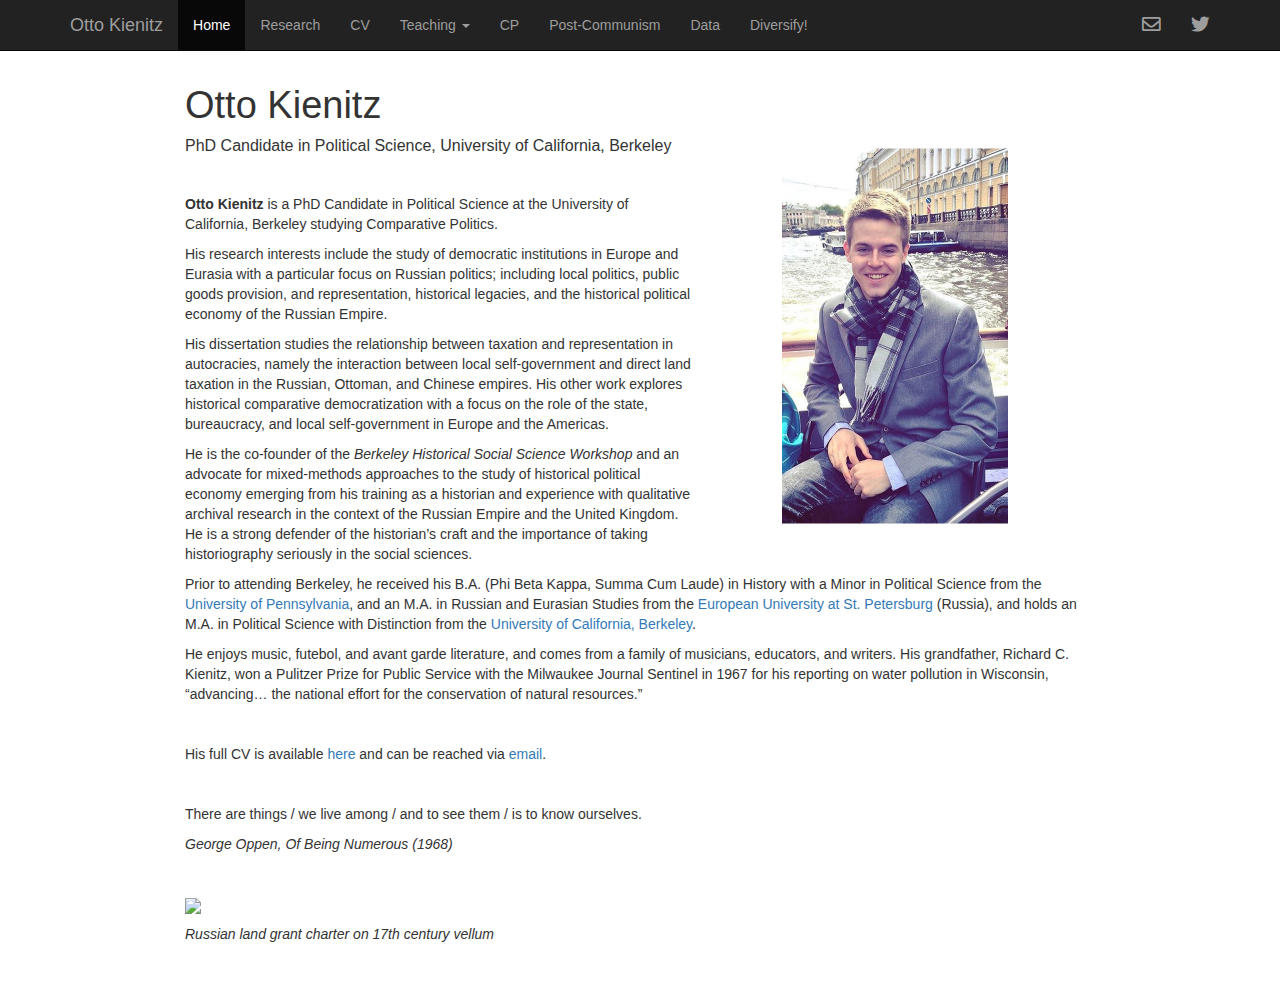
==== index.html @ bb4a01d5 "20223" ====
<!DOCTYPE html>

<html>

<head>

<meta charset="utf-8" />
<meta name="generator" content="pandoc" />
<meta http-equiv="X-UA-Compatible" content="IE=EDGE" />




<title>Otto Kienitz</title>

<script src="site_libs/header-attrs-2.11/header-attrs.js"></script>
<script src="site_libs/jquery-3.6.0/jquery-3.6.0.min.js"></script>
<meta name="viewport" content="width=device-width, initial-scale=1" />
<link href="site_libs/bootstrap-3.3.5/css/bootstrap.min.css" rel="stylesheet" />
<script src="site_libs/bootstrap-3.3.5/js/bootstrap.min.js"></script>
<script src="site_libs/bootstrap-3.3.5/shim/html5shiv.min.js"></script>
<script src="site_libs/bootstrap-3.3.5/shim/respond.min.js"></script>
<style>h1 {font-size: 34px;}
       h1.title {font-size: 38px;}
       h2 {font-size: 30px;}
       h3 {font-size: 24px;}
       h4 {font-size: 18px;}
       h5 {font-size: 16px;}
       h6 {font-size: 12px;}
       code {color: inherit; background-color: rgba(0, 0, 0, 0.04);}
       pre:not([class]) { background-color: white }</style>
<script src="site_libs/navigation-1.1/tabsets.js"></script>
<link href="site_libs/highlightjs-9.12.0/default.css" rel="stylesheet" />
<script src="site_libs/highlightjs-9.12.0/highlight.js"></script>
<link href="site_libs/font-awesome-5.1.0/css/all.css" rel="stylesheet" />
<link href="site_libs/font-awesome-5.1.0/css/v4-shims.css" rel="stylesheet" />

<style type="text/css">
  code{white-space: pre-wrap;}
  span.smallcaps{font-variant: small-caps;}
  span.underline{text-decoration: underline;}
  div.column{display: inline-block; vertical-align: top; width: 50%;}
  div.hanging-indent{margin-left: 1.5em; text-indent: -1.5em;}
  ul.task-list{list-style: none;}
    </style>

<style type="text/css">code{white-space: pre;}</style>
<script type="text/javascript">
if (window.hljs) {
  hljs.configure({languages: []});
  hljs.initHighlightingOnLoad();
  if (document.readyState && document.readyState === "complete") {
    window.setTimeout(function() { hljs.initHighlighting(); }, 0);
  }
}
</script>








<style type = "text/css">
.main-container {
  max-width: 940px;
  margin-left: auto;
  margin-right: auto;
}
img {
  max-width:100%;
}
.tabbed-pane {
  padding-top: 12px;
}
.html-widget {
  margin-bottom: 20px;
}
button.code-folding-btn:focus {
  outline: none;
}
summary {
  display: list-item;
}
pre code {
  padding: 0;
}
</style>


<style type="text/css">
.dropdown-submenu {
  position: relative;
}
.dropdown-submenu>.dropdown-menu {
  top: 0;
  left: 100%;
  margin-top: -6px;
  margin-left: -1px;
  border-radius: 0 6px 6px 6px;
}
.dropdown-submenu:hover>.dropdown-menu {
  display: block;
}
.dropdown-submenu>a:after {
  display: block;
  content: " ";
  float: right;
  width: 0;
  height: 0;
  border-color: transparent;
  border-style: solid;
  border-width: 5px 0 5px 5px;
  border-left-color: #cccccc;
  margin-top: 5px;
  margin-right: -10px;
}
.dropdown-submenu:hover>a:after {
  border-left-color: #adb5bd;
}
.dropdown-submenu.pull-left {
  float: none;
}
.dropdown-submenu.pull-left>.dropdown-menu {
  left: -100%;
  margin-left: 10px;
  border-radius: 6px 0 6px 6px;
}
</style>

<script type="text/javascript">
// manage active state of menu based on current page
$(document).ready(function () {
  // active menu anchor
  href = window.location.pathname
  href = href.substr(href.lastIndexOf('/') + 1)
  if (href === "")
    href = "index.html";
  var menuAnchor = $('a[href="' + href + '"]');

  // mark it active
  menuAnchor.tab('show');

  // if it's got a parent navbar menu mark it active as well
  menuAnchor.closest('li.dropdown').addClass('active');

  // Navbar adjustments
  var navHeight = $(".navbar").first().height() + 15;
  var style = document.createElement('style');
  var pt = "padding-top: " + navHeight + "px; ";
  var mt = "margin-top: -" + navHeight + "px; ";
  var css = "";
  // offset scroll position for anchor links (for fixed navbar)
  for (var i = 1; i <= 6; i++) {
    css += ".section h" + i + "{ " + pt + mt + "}\n";
  }
  style.innerHTML = "body {" + pt + "padding-bottom: 40px; }\n" + css;
  document.head.appendChild(style);
});
</script>

<!-- tabsets -->

<style type="text/css">
.tabset-dropdown > .nav-tabs {
  display: inline-table;
  max-height: 500px;
  min-height: 44px;
  overflow-y: auto;
  border: 1px solid #ddd;
  border-radius: 4px;
}

.tabset-dropdown > .nav-tabs > li.active:before {
  content: "";
  font-family: 'Glyphicons Halflings';
  display: inline-block;
  padding: 10px;
  border-right: 1px solid #ddd;
}

.tabset-dropdown > .nav-tabs.nav-tabs-open > li.active:before {
  content: "&#xe258;";
  border: none;
}

.tabset-dropdown > .nav-tabs.nav-tabs-open:before {
  content: "";
  font-family: 'Glyphicons Halflings';
  display: inline-block;
  padding: 10px;
  border-right: 1px solid #ddd;
}

.tabset-dropdown > .nav-tabs > li.active {
  display: block;
}

.tabset-dropdown > .nav-tabs > li > a,
.tabset-dropdown > .nav-tabs > li > a:focus,
.tabset-dropdown > .nav-tabs > li > a:hover {
  border: none;
  display: inline-block;
  border-radius: 4px;
  background-color: transparent;
}

.tabset-dropdown > .nav-tabs.nav-tabs-open > li {
  display: block;
  float: none;
}

.tabset-dropdown > .nav-tabs > li {
  display: none;
}
</style>

<!-- code folding -->




</head>

<body>


<div class="container-fluid main-container">




<div class="navbar navbar-inverse  navbar-fixed-top" role="navigation">
  <div class="container">
    <div class="navbar-header">
      <button type="button" class="navbar-toggle collapsed" data-toggle="collapse" data-target="#navbar">
        <span class="icon-bar"></span>
        <span class="icon-bar"></span>
        <span class="icon-bar"></span>
      </button>
      <a class="navbar-brand" href="index.html">Otto Kienitz</a>
    </div>
    <div id="navbar" class="navbar-collapse collapse">
      <ul class="nav navbar-nav">
        <li>
  <a href="index.html">Home</a>
</li>
<li>
  <a href="research.html">Research</a>
</li>
<li>
  <a href="cv.html">CV</a>
</li>
<li class="dropdown">
  <a href="#" class="dropdown-toggle" data-toggle="dropdown" role="button" aria-expanded="false">
    Teaching
     
    <span class="caret"></span>
  </a>
  <ul class="dropdown-menu" role="menu">
    <li>
      <a href="ee.html">Eastern European Politics (2022)</a>
    </li>
    <li>
      <a href="ps2_s20.html">Comparative Politics (2020)</a>
    </li>
    <li>
      <a href="ps3.html">Quantitative Methods (2019)</a>
    </li>
    <li>
      <a href="ps2_s19.html">Comparative Politics (2019)</a>
    </li>
  </ul>
</li>
<li>
  <a href="cp.html">CP</a>
</li>
<li>
  <a href="ru.html">Post-Communism</a>
</li>
<li>
  <a href="data.html">Data</a>
</li>
<li>
  <a href="diversify.html">Diversify!</a>
</li>
      </ul>
      <ul class="nav navbar-nav navbar-right">
        <li>
  <a href="mailto:ojk@berkeley.edu">
    <span class="fa fa-envelope-o fa-lg"></span>
     
  </a>
</li>
<li>
  <a href="http://www.twitter.com/ottokienitz">
    <span class="fa fa-twitter fa-lg"></span>
     
  </a>
</li>
      </ul>
    </div><!--/.nav-collapse -->
  </div><!--/.container -->
</div><!--/.navbar -->

<div id="header">



<h1 class="title toc-ignore">Otto Kienitz</h1>

</div>


<p><img align="right" src="images/OttoSPBbuffer2.jpg" width = "400"></p>
<h5>
PhD Candidate in Political Science, University of California, Berkeley
</h5>
<p><br></p>
<p><strong>Otto Kienitz</strong> is a PhD Candidate in Political Science at the University of California, Berkeley studying Comparative Politics.</p>
<p>His research interests include the study of democratic institutions in Europe and Eurasia with a particular focus on Russian politics; including local politics, public goods provision, and representation, historical legacies, and the historical political economy of the Russian Empire.</p>
<p>His dissertation studies the relationship between taxation and representation in autocracies, namely the interaction between local self-government and direct land taxation in the Russian, Ottoman, and Chinese empires. His other work explores historical comparative democratization with a focus on the role of the state, bureaucracy, and local self-government in Europe and the Americas.</p>
<p>He is the co-founder of the <em>Berkeley Historical Social Science Workshop</em> and an advocate for mixed-methods approaches to the study of historical political economy emerging from his training as a historian and experience with qualitative archival research in the context of the Russian Empire and the United Kingdom. He is a strong defender of the historian’s craft and the importance of taking historiography seriously in the social sciences.</p>
<p>Prior to attending Berkeley, he received his B.A. (Phi Beta Kappa, Summa Cum Laude) in History with a Minor in Political Science from the <a href="https://www.upenn.edu">University of Pennsylvania</a>, and an M.A. in Russian and Eurasian Studies from the <a href="https://eu.spb.ru/en/">European University at St. Petersburg</a> (Russia), and holds an M.A. in Political Science with Distinction from the <a href="https://www.berkeley.edu">University of California, Berkeley</a>.</p>
<p>He enjoys music, futebol, and avant garde literature, and comes from a family of musicians, educators, and writers. His grandfather, Richard C. Kienitz, won a Pulitzer Prize for Public Service with the Milwaukee Journal Sentinel in 1967 for his reporting on water pollution in Wisconsin, “advancing… the national effort for the conservation of natural resources.”</p>
<p><br></p>
<p>His full CV is available <a href="cv.html">here</a> and can be reached via <a href="mailto:ojk@berkeley.edu">email</a>.</p>
<p><br></p>
<p>There are things / we live among / and to see them / is to know ourselves.</p>
<p><em>George Oppen, Of Being Numerous (1968)</em></p>
<p><br></p>
<p><img align="center" src="images/vellumbanner.jpg" width = "1000"></p>
<p><em>Russian land grant charter on 17th century vellum</em></p>




</div>

<script>

// add bootstrap table styles to pandoc tables
function bootstrapStylePandocTables() {
  $('tr.odd').parent('tbody').parent('table').addClass('table table-condensed');
}
$(document).ready(function () {
  bootstrapStylePandocTables();
});


</script>

<!-- tabsets -->

<script>
$(document).ready(function () {
  window.buildTabsets("TOC");
});

$(document).ready(function () {
  $('.tabset-dropdown > .nav-tabs > li').click(function () {
    $(this).parent().toggleClass('nav-tabs-open');
  });
});
</script>

<!-- code folding -->


<!-- dynamically load mathjax for compatibility with self-contained -->
<script>
  (function () {
    var script = document.createElement("script");
    script.type = "text/javascript";
    script.src  = "https://mathjax.rstudio.com/latest/MathJax.js?config=TeX-AMS-MML_HTMLorMML";
    document.getElementsByTagName("head")[0].appendChild(script);
  })();
</script>

</body>
</html>
---- site_libs/highlightjs-9.12.0/default.css ----
.hljs-literal {
  color: #990073;
}

.hljs-number {
  color: #099;
}

.hljs-comment {
  color: #998;
  font-style: italic;
}

.hljs-keyword {
  color: #900;
  font-weight: bold;
}

.hljs-string {
  color: #d14;
}
---- site_libs/font-awesome-5.1.0/css/all.css ----
/*!
 * Font Awesome Free 5.1.0 by @fontawesome - https://fontawesome.com
 * License - https://fontawesome.com/license (Icons: CC BY 4.0, Fonts: SIL OFL 1.1, Code: MIT License)
 */
.fa,.fab,.fal,.far,.fas{-moz-osx-font-smoothing:grayscale;-webkit-font-smoothing:antialiased;display:inline-block;font-style:normal;font-variant:normal;text-rendering:auto;line-height:1}.fa-lg{font-size:1.33333em;line-height:.75em;vertical-align:-.0667em}.fa-xs{font-size:.75em}.fa-sm{font-size:.875em}.fa-1x{font-size:1em}.fa-2x{font-size:2em}.fa-3x{font-size:3em}.fa-4x{font-size:4em}.fa-5x{font-size:5em}.fa-6x{font-size:6em}.fa-7x{font-size:7em}.fa-8x{font-size:8em}.fa-9x{font-size:9em}.fa-10x{font-size:10em}.fa-fw{text-align:center;width:1.25em}.fa-ul{list-style-type:none;margin-left:2.5em;padding-left:0}.fa-ul>li{position:relative}.fa-li{left:-2em;position:absolute;text-align:center;width:2em;line-height:inherit}.fa-border{border:.08em solid #eee;border-radius:.1em;padding:.2em .25em .15em}.fa-pull-left{float:left}.fa-pull-right{float:right}.fa.fa-pull-left,.fab.fa-pull-left,.fal.fa-pull-left,.far.fa-pull-left,.fas.fa-pull-left{margin-right:.3em}.fa.fa-pull-right,.fab.fa-pull-right,.fal.fa-pull-right,.far.fa-pull-right,.fas.fa-pull-right{margin-left:.3em}.fa-spin{animation:a 2s infinite linear}.fa-pulse{animation:a 1s infinite steps(8)}@keyframes a{0%{transform:rotate(0deg)}to{transform:rotate(1turn)}}.fa-rotate-90{-ms-filter:"progid:DXImageTransform.Microsoft.BasicImage(rotation=1)";transform:rotate(90deg)}.fa-rotate-180{-ms-filter:"progid:DXImageTransform.Microsoft.BasicImage(rotation=2)";transform:rotate(180deg)}.fa-rotate-270{-ms-filter:"progid:DXImageTransform.Microsoft.BasicImage(rotation=3)";transform:rotate(270deg)}.fa-flip-horizontal{-ms-filter:"progid:DXImageTransform.Microsoft.BasicImage(rotation=0, mirror=1)";transform:scaleX(-1)}.fa-flip-vertical{transform:scaleY(-1)}.fa-flip-horizontal.fa-flip-vertical,.fa-flip-vertical{-ms-filter:"progid:DXImageTransform.Microsoft.BasicImage(rotation=2, mirror=1)"}.fa-flip-horizontal.fa-flip-vertical{transform:scale(-1)}:root .fa-flip-horizontal,:root .fa-flip-vertical,:root .fa-rotate-90,:root .fa-rotate-180,:root .fa-rotate-270{-webkit-filter:none;filter:none}.fa-stack{display:inline-block;height:2em;line-height:2em;position:relative;vertical-align:middle;width:2em}.fa-stack-1x,.fa-stack-2x{left:0;position:absolute;text-align:center;width:100%}.fa-stack-1x{line-height:inherit}.fa-stack-2x{font-size:2em}.fa-inverse{color:#fff}.fa-500px:before{content:"\f26e"}.fa-accessible-icon:before{content:"\f368"}.fa-accusoft:before{content:"\f369"}.fa-address-book:before{content:"\f2b9"}.fa-address-card:before{content:"\f2bb"}.fa-adjust:before{content:"\f042"}.fa-adn:before{content:"\f170"}.fa-adversal:before{content:"\f36a"}.fa-affiliatetheme:before{content:"\f36b"}.fa-algolia:before{content:"\f36c"}.fa-align-center:before{content:"\f037"}.fa-align-justify:before{content:"\f039"}.fa-align-left:before{content:"\f036"}.fa-align-right:before{content:"\f038"}.fa-allergies:before{content:"\f461"}.fa-amazon:before{content:"\f270"}.fa-amazon-pay:before{content:"\f42c"}.fa-ambulance:before{content:"\f0f9"}.fa-american-sign-language-interpreting:before{content:"\f2a3"}.fa-amilia:before{content:"\f36d"}.fa-anchor:before{content:"\f13d"}.fa-android:before{content:"\f17b"}.fa-angellist:before{content:"\f209"}.fa-angle-double-down:before{content:"\f103"}.fa-angle-double-left:before{content:"\f100"}.fa-angle-double-right:before{content:"\f101"}.fa-angle-double-up:before{content:"\f102"}.fa-angle-down:before{content:"\f107"}.fa-angle-left:before{content:"\f104"}.fa-angle-right:before{content:"\f105"}.fa-angle-up:before{content:"\f106"}.fa-angry:before{content:"\f556"}.fa-angrycreative:before{content:"\f36e"}.fa-angular:before{content:"\f420"}.fa-app-store:before{content:"\f36f"}.fa-app-store-ios:before{content:"\f370"}.fa-apper:before{content:"\f371"}.fa-apple:before{content:"\f179"}.fa-apple-pay:before{content:"\f415"}.fa-archive:before{content:"\f187"}.fa-archway:before{content:"\f557"}.fa-arrow-alt-circle-down:before{content:"\f358"}.fa-arrow-alt-circle-left:before{content:"\f359"}.fa-arrow-alt-circle-right:before{content:"\f35a"}.fa-arrow-alt-circle-up:before{content:"\f35b"}.fa-arrow-circle-down:before{content:"\f0ab"}.fa-arrow-circle-left:before{content:"\f0a8"}.fa-arrow-circle-right:before{content:"\f0a9"}.fa-arrow-circle-up:before{content:"\f0aa"}.fa-arrow-down:before{content:"\f063"}.fa-arrow-left:before{content:"\f060"}.fa-arrow-right:before{content:"\f061"}.fa-arrow-up:before{content:"\f062"}.fa-arrows-alt:before{content:"\f0b2"}.fa-arrows-alt-h:before{content:"\f337"}.fa-arrows-alt-v:before{content:"\f338"}.fa-assistive-listening-systems:before{content:"\f2a2"}.fa-asterisk:before{content:"\f069"}.fa-asymmetrik:before{content:"\f372"}.fa-at:before{content:"\f1fa"}.fa-atlas:before{content:"\f558"}.fa-audible:before{content:"\f373"}.fa-audio-description:before{content:"\f29e"}.fa-autoprefixer:before{content:"\f41c"}.fa-avianex:before{content:"\f374"}.fa-aviato:before{content:"\f421"}.fa-award:before{content:"\f559"}.fa-aws:before{content:"\f375"}.fa-backspace:before{content:"\f55a"}.fa-backward:before{content:"\f04a"}.fa-balance-scale:before{content:"\f24e"}.fa-ban:before{content:"\f05e"}.fa-band-aid:before{content:"\f462"}.fa-bandcamp:before{content:"\f2d5"}.fa-barcode:before{content:"\f02a"}.fa-bars:before{content:"\f0c9"}.fa-baseball-ball:before{content:"\f433"}.fa-basketball-ball:before{content:"\f434"}.fa-bath:before{content:"\f2cd"}.fa-battery-empty:before{content:"\f244"}.fa-battery-full:before{content:"\f240"}.fa-battery-half:before{content:"\f242"}.fa-battery-quarter:before{content:"\f243"}.fa-battery-three-quarters:before{content:"\f241"}.fa-bed:before{content:"\f236"}.fa-beer:before{content:"\f0fc"}.fa-behance:before{content:"\f1b4"}.fa-behance-square:before{content:"\f1b5"}.fa-bell:before{content:"\f0f3"}.fa-bell-slash:before{content:"\f1f6"}.fa-bezier-curve:before{content:"\f55b"}.fa-bicycle:before{content:"\f206"}.fa-bimobject:before{content:"\f378"}.fa-binoculars:before{content:"\f1e5"}.fa-birthday-cake:before{content:"\f1fd"}.fa-bitbucket:before{content:"\f171"}.fa-bitcoin:before{content:"\f379"}.fa-bity:before{content:"\f37a"}.fa-black-tie:before{content:"\f27e"}.fa-blackberry:before{content:"\f37b"}.fa-blender:before{content:"\f517"}.fa-blind:before{content:"\f29d"}.fa-blogger:before{content:"\f37c"}.fa-blogger-b:before{content:"\f37d"}.fa-bluetooth:before{content:"\f293"}.fa-bluetooth-b:before{content:"\f294"}.fa-bold:before{content:"\f032"}.fa-bolt:before{content:"\f0e7"}.fa-bomb:before{content:"\f1e2"}.fa-bong:before{content:"\f55c"}.fa-book:before{content:"\f02d"}.fa-book-open:before{content:"\f518"}.fa-bookmark:before{content:"\f02e"}.fa-bowling-ball:before{content:"\f436"}.fa-box:before{content:"\f466"}.fa-box-open:before{content:"\f49e"}.fa-boxes:before{content:"\f468"}.fa-braille:before{content:"\f2a1"}.fa-briefcase:before{content:"\f0b1"}.fa-briefcase-medical:before{content:"\f469"}.fa-broadcast-tower:before{content:"\f519"}.fa-broom:before{content:"\f51a"}.fa-brush:before{content:"\f55d"}.fa-btc:before{content:"\f15a"}.fa-bug:before{content:"\f188"}.fa-building:before{content:"\f1ad"}.fa-bullhorn:before{content:"\f0a1"}.fa-bullseye:before{content:"\f140"}.fa-burn:before{content:"\f46a"}.fa-buromobelexperte:before{content:"\f37f"}.fa-bus:before{content:"\f207"}.fa-bus-alt:before{content:"\f55e"}.fa-buysellads:before{content:"\f20d"}.fa-calculator:before{content:"\f1ec"}.fa-calendar:before{content:"\f133"}.fa-calendar-alt:before{content:"\f073"}.fa-calendar-check:before{content:"\f274"}.fa-calendar-minus:before{content:"\f272"}.fa-calendar-plus:before{content:"\f271"}.fa-calendar-times:before{content:"\f273"}.fa-camera:before{content:"\f030"}.fa-camera-retro:before{content:"\f083"}.fa-cannabis:before{content:"\f55f"}.fa-capsules:before{content:"\f46b"}.fa-car:before{content:"\f1b9"}.fa-caret-down:before{content:"\f0d7"}.fa-caret-left:before{content:"\f0d9"}.fa-caret-right:before{content:"\f0da"}.fa-caret-square-down:before{content:"\f150"}.fa-caret-square-left:before{content:"\f191"}.fa-caret-square-right:before{content:"\f152"}.fa-caret-square-up:before{content:"\f151"}.fa-caret-up:before{content:"\f0d8"}.fa-cart-arrow-down:before{content:"\f218"}.fa-cart-plus:before{content:"\f217"}.fa-cc-amazon-pay:before{content:"\f42d"}.fa-cc-amex:before{content:"\f1f3"}.fa-cc-apple-pay:before{content:"\f416"}.fa-cc-diners-club:before{content:"\f24c"}.fa-cc-discover:before{content:"\f1f2"}.fa-cc-jcb:before{content:"\f24b"}.fa-cc-mastercard:before{content:"\f1f1"}.fa-cc-paypal:before{content:"\f1f4"}.fa-cc-stripe:before{content:"\f1f5"}.fa-cc-visa:before{content:"\f1f0"}.fa-centercode:before{content:"\f380"}.fa-certificate:before{content:"\f0a3"}.fa-chalkboard:before{content:"\f51b"}.fa-chalkboard-teacher:before{content:"\f51c"}.fa-chart-area:before{content:"\f1fe"}.fa-chart-bar:before{content:"\f080"}.fa-chart-line:before{content:"\f201"}.fa-chart-pie:before{content:"\f200"}.fa-check:before{content:"\f00c"}.fa-check-circle:before{content:"\f058"}.fa-check-double:before{content:"\f560"}.fa-check-square:before{content:"\f14a"}.fa-chess:before{content:"\f439"}.fa-chess-bishop:before{content:"\f43a"}.fa-chess-board:before{content:"\f43c"}.fa-chess-king:before{content:"\f43f"}.fa-chess-knight:before{content:"\f441"}.fa-chess-pawn:before{content:"\f443"}.fa-chess-queen:before{content:"\f445"}.fa-chess-rook:before{content:"\f447"}.fa-chevron-circle-down:before{content:"\f13a"}.fa-chevron-circle-left:before{content:"\f137"}.fa-chevron-circle-right:before{content:"\f138"}.fa-chevron-circle-up:before{content:"\f139"}.fa-chevron-down:before{content:"\f078"}.fa-chevron-left:before{content:"\f053"}.fa-chevron-right:before{content:"\f054"}.fa-chevron-up:before{content:"\f077"}.fa-child:before{content:"\f1ae"}.fa-chrome:before{content:"\f268"}.fa-church:before{content:"\f51d"}.fa-circle:before{content:"\f111"}.fa-circle-notch:before{content:"\f1ce"}.fa-clipboard:before{content:"\f328"}.fa-clipboard-check:before{content:"\f46c"}.fa-clipboard-list:before{content:"\f46d"}.fa-clock:before{content:"\f017"}.fa-clone:before{content:"\f24d"}.fa-closed-captioning:before{content:"\f20a"}.fa-cloud:before{content:"\f0c2"}.fa-cloud-download-alt:before{content:"\f381"}.fa-cloud-upload-alt:before{content:"\f382"}.fa-cloudscale:before{content:"\f383"}.fa-cloudsmith:before{content:"\f384"}.fa-cloudversify:before{content:"\f385"}.fa-cocktail:before{content:"\f561"}.fa-code:before{content:"\f121"}.fa-code-branch:before{content:"\f126"}.fa-codepen:before{content:"\f1cb"}.fa-codiepie:before{content:"\f284"}.fa-coffee:before{content:"\f0f4"}.fa-cog:before{content:"\f013"}.fa-cogs:before{content:"\f085"}.fa-coins:before{content:"\f51e"}.fa-columns:before{content:"\f0db"}.fa-comment:before{content:"\f075"}.fa-comment-alt:before{content:"\f27a"}.fa-comment-dots:before{content:"\f4ad"}.fa-comment-slash:before{content:"\f4b3"}.fa-comments:before{content:"\f086"}.fa-compact-disc:before{content:"\f51f"}.fa-compass:before{content:"\f14e"}.fa-compress:before{content:"\f066"}.fa-concierge-bell:before{content:"\f562"}.fa-connectdevelop:before{content:"\f20e"}.fa-contao:before{content:"\f26d"}.fa-cookie:before{content:"\f563"}.fa-cookie-bite:before{content:"\f564"}.fa-copy:before{content:"\f0c5"}.fa-copyright:before{content:"\f1f9"}.fa-couch:before{content:"\f4b8"}.fa-cpanel:before{content:"\f388"}.fa-creative-commons:before{content:"\f25e"}.fa-creative-commons-by:before{content:"\f4e7"}.fa-creative-commons-nc:before{content:"\f4e8"}.fa-creative-commons-nc-eu:before{content:"\f4e9"}.fa-creative-commons-nc-jp:before{content:"\f4ea"}.fa-creative-commons-nd:before{content:"\f4eb"}.fa-creative-commons-pd:before{content:"\f4ec"}.fa-creative-commons-pd-alt:before{content:"\f4ed"}.fa-creative-commons-remix:before{content:"\f4ee"}.fa-creative-commons-sa:before{content:"\f4ef"}.fa-creative-commons-sampling:before{content:"\f4f0"}.fa-creative-commons-sampling-plus:before{content:"\f4f1"}.fa-creative-commons-share:before{content:"\f4f2"}.fa-credit-card:before{content:"\f09d"}.fa-crop:before{content:"\f125"}.fa-crop-alt:before{content:"\f565"}.fa-crosshairs:before{content:"\f05b"}.fa-crow:before{content:"\f520"}.fa-crown:before{content:"\f521"}.fa-css3:before{content:"\f13c"}.fa-css3-alt:before{content:"\f38b"}.fa-cube:before{content:"\f1b2"}.fa-cubes:before{content:"\f1b3"}.fa-cut:before{content:"\f0c4"}.fa-cuttlefish:before{content:"\f38c"}.fa-d-and-d:before{content:"\f38d"}.fa-dashcube:before{content:"\f210"}.fa-database:before{content:"\f1c0"}.fa-deaf:before{content:"\f2a4"}.fa-delicious:before{content:"\f1a5"}.fa-deploydog:before{content:"\f38e"}.fa-deskpro:before{content:"\f38f"}.fa-desktop:before{content:"\f108"}.fa-deviantart:before{content:"\f1bd"}.fa-diagnoses:before{content:"\f470"}.fa-dice:before{content:"\f522"}.fa-dice-five:before{content:"\f523"}.fa-dice-four:before{content:"\f524"}.fa-dice-one:before{content:"\f525"}.fa-dice-six:before{content:"\f526"}.fa-dice-three:before{content:"\f527"}.fa-dice-two:before{content:"\f528"}.fa-digg:before{content:"\f1a6"}.fa-digital-ocean:before{content:"\f391"}.fa-digital-tachograph:before{content:"\f566"}.fa-discord:before{content:"\f392"}.fa-discourse:before{content:"\f393"}.fa-divide:before{content:"\f529"}.fa-dizzy:before{content:"\f567"}.fa-dna:before{content:"\f471"}.fa-dochub:before{content:"\f394"}.fa-docker:before{content:"\f395"}.fa-dollar-sign:before{content:"\f155"}.fa-dolly:before{content:"\f472"}.fa-dolly-flatbed:before{content:"\f474"}.fa-donate:before{content:"\f4b9"}.fa-door-closed:before{content:"\f52a"}.fa-door-open:before{content:"\f52b"}.fa-dot-circle:before{content:"\f192"}.fa-dove:before{content:"\f4ba"}.fa-download:before{content:"\f019"}.fa-draft2digital:before{content:"\f396"}.fa-drafting-compass:before{content:"\f568"}.fa-dribbble:before{content:"\f17d"}.fa-dribbble-square:before{content:"\f397"}.fa-dropbox:before{content:"\f16b"}.fa-drum:before{content:"\f569"}.fa-drum-steelpan:before{content:"\f56a"}.fa-drupal:before{content:"\f1a9"}.fa-dumbbell:before{content:"\f44b"}.fa-dyalog:before{content:"\f399"}.fa-earlybirds:before{content:"\f39a"}.fa-ebay:before{content:"\f4f4"}.fa-edge:before{content:"\f282"}.fa-edit:before{content:"\f044"}.fa-eject:before{content:"\f052"}.fa-elementor:before{content:"\f430"}.fa-ellipsis-h:before{content:"\f141"}.fa-ellipsis-v:before{content:"\f142"}.fa-ember:before{content:"\f423"}.fa-empire:before{content:"\f1d1"}.fa-envelope:before{content:"\f0e0"}.fa-envelope-open:before{content:"\f2b6"}.fa-envelope-square:before{content:"\f199"}.fa-envira:before{content:"\f299"}.fa-equals:before{content:"\f52c"}.fa-eraser:before{content:"\f12d"}.fa-erlang:before{content:"\f39d"}.fa-ethereum:before{content:"\f42e"}.fa-etsy:before{content:"\f2d7"}.fa-euro-sign:before{content:"\f153"}.fa-exchange-alt:before{content:"\f362"}.fa-exclamation:before{content:"\f12a"}.fa-exclamation-circle:before{content:"\f06a"}.fa-exclamation-triangle:before{content:"\f071"}.fa-expand:before{content:"\f065"}.fa-expand-arrows-alt:before{content:"\f31e"}.fa-expeditedssl:before{content:"\f23e"}.fa-external-link-alt:before{content:"\f35d"}.fa-external-link-square-alt:before{content:"\f360"}.fa-eye:before{content:"\f06e"}.fa-eye-dropper:before{content:"\f1fb"}.fa-eye-slash:before{content:"\f070"}.fa-facebook:before{content:"\f09a"}.fa-facebook-f:before{content:"\f39e"}.fa-facebook-messenger:before{content:"\f39f"}.fa-facebook-square:before{content:"\f082"}.fa-fast-backward:before{content:"\f049"}.fa-fast-forward:before{content:"\f050"}.fa-fax:before{content:"\f1ac"}.fa-feather:before{content:"\f52d"}.fa-feather-alt:before{content:"\f56b"}.fa-female:before{content:"\f182"}.fa-fighter-jet:before{content:"\f0fb"}.fa-file:before{content:"\f15b"}.fa-file-alt:before{content:"\f15c"}.fa-file-archive:before{content:"\f1c6"}.fa-file-audio:before{content:"\f1c7"}.fa-file-code:before{content:"\f1c9"}.fa-file-contract:before{content:"\f56c"}.fa-file-download:before{content:"\f56d"}.fa-file-excel:before{content:"\f1c3"}.fa-file-export:before{content:"\f56e"}.fa-file-image:before{content:"\f1c5"}.fa-file-import:before{content:"\f56f"}.fa-file-invoice:before{content:"\f570"}.fa-file-invoice-dollar:before{content:"\f571"}.fa-file-medical:before{content:"\f477"}.fa-file-medical-alt:before{content:"\f478"}.fa-file-pdf:before{content:"\f1c1"}.fa-file-powerpoint:before{content:"\f1c4"}.fa-file-prescription:before{content:"\f572"}.fa-file-signature:before{content:"\f573"}.fa-file-upload:before{content:"\f574"}.fa-file-video:before{content:"\f1c8"}.fa-file-word:before{content:"\f1c2"}.fa-fill:before{content:"\f575"}.fa-fill-drip:before{content:"\f576"}.fa-film:before{content:"\f008"}.fa-filter:before{content:"\f0b0"}.fa-fingerprint:before{content:"\f577"}.fa-fire:before{content:"\f06d"}.fa-fire-extinguisher:before{content:"\f134"}.fa-firefox:before{content:"\f269"}.fa-first-aid:before{content:"\f479"}.fa-first-order:before{content:"\f2b0"}.fa-first-order-alt:before{content:"\f50a"}.fa-firstdraft:before{content:"\f3a1"}.fa-fish:before{content:"\f578"}.fa-flag:before{content:"\f024"}.fa-flag-checkered:before{content:"\f11e"}.fa-flask:before{content:"\f0c3"}.fa-flickr:before{content:"\f16e"}.fa-flipboard:before{content:"\f44d"}.fa-flushed:before{content:"\f579"}.fa-fly:before{content:"\f417"}.fa-folder:before{content:"\f07b"}.fa-folder-open:before{content:"\f07c"}.fa-font:before{content:"\f031"}.fa-font-awesome:before{content:"\f2b4"}.fa-font-awesome-alt:before{content:"\f35c"}.fa-font-awesome-flag:before{content:"\f425"}.fa-font-awesome-logo-full:before{content:"\f4e6"}.fa-fonticons:before{content:"\f280"}.fa-fonticons-fi:before{content:"\f3a2"}.fa-football-ball:before{content:"\f44e"}.fa-fort-awesome:before{content:"\f286"}.fa-fort-awesome-alt:before{content:"\f3a3"}.fa-forumbee:before{content:"\f211"}.fa-forward:before{content:"\f04e"}.fa-foursquare:before{content:"\f180"}.fa-free-code-camp:before{content:"\f2c5"}.fa-freebsd:before{content:"\f3a4"}.fa-frog:before{content:"\f52e"}.fa-frown:before{content:"\f119"}.fa-frown-open:before{content:"\f57a"}.fa-fulcrum:before{content:"\f50b"}.fa-futbol:before{content:"\f1e3"}.fa-galactic-republic:before{content:"\f50c"}.fa-galactic-senate:before{content:"\f50d"}.fa-gamepad:before{content:"\f11b"}.fa-gas-pump:before{content:"\f52f"}.fa-gavel:before{content:"\f0e3"}.fa-gem:before{content:"\f3a5"}.fa-genderless:before{content:"\f22d"}.fa-get-pocket:before{content:"\f265"}.fa-gg:before{content:"\f260"}.fa-gg-circle:before{content:"\f261"}.fa-gift:before{content:"\f06b"}.fa-git:before{content:"\f1d3"}.fa-git-square:before{content:"\f1d2"}.fa-github:before{content:"\f09b"}.fa-github-alt:before{content:"\f113"}.fa-github-square:before{content:"\f092"}.fa-gitkraken:before{content:"\f3a6"}.fa-gitlab:before{content:"\f296"}.fa-gitter:before{content:"\f426"}.fa-glass-martini:before{content:"\f000"}.fa-glass-martini-alt:before{content:"\f57b"}.fa-glasses:before{content:"\f530"}.fa-glide:before{content:"\f2a5"}.fa-glide-g:before{content:"\f2a6"}.fa-globe:before{content:"\f0ac"}.fa-globe-africa:before{content:"\f57c"}.fa-globe-americas:before{content:"\f57d"}.fa-globe-asia:before{content:"\f57e"}.fa-gofore:before{content:"\f3a7"}.fa-golf-ball:before{content:"\f450"}.fa-goodreads:before{content:"\f3a8"}.fa-goodreads-g:before{content:"\f3a9"}.fa-google:before{content:"\f1a0"}.fa-google-drive:before{content:"\f3aa"}.fa-google-play:before{content:"\f3ab"}.fa-google-plus:before{content:"\f2b3"}.fa-google-plus-g:before{content:"\f0d5"}.fa-google-plus-square:before{content:"\f0d4"}.fa-google-wallet:before{content:"\f1ee"}.fa-graduation-cap:before{content:"\f19d"}.fa-gratipay:before{content:"\f184"}.fa-grav:before{content:"\f2d6"}.fa-greater-than:before{content:"\f531"}.fa-greater-than-equal:before{content:"\f532"}.fa-grimace:before{content:"\f57f"}.fa-grin:before{content:"\f580"}.fa-grin-alt:before{content:"\f581"}.fa-grin-beam:before{content:"\f582"}.fa-grin-beam-sweat:before{content:"\f583"}.fa-grin-hearts:before{content:"\f584"}.fa-grin-squint:before{content:"\f585"}.fa-grin-squint-tears:before{content:"\f586"}.fa-grin-stars:before{content:"\f587"}.fa-grin-tears:before{content:"\f588"}.fa-grin-tongue:before{content:"\f589"}.fa-grin-tongue-squint:before{content:"\f58a"}.fa-grin-tongue-wink:before{content:"\f58b"}.fa-grin-wink:before{content:"\f58c"}.fa-grip-horizontal:before{content:"\f58d"}.fa-grip-vertical:before{content:"\f58e"}.fa-gripfire:before{content:"\f3ac"}.fa-grunt:before{content:"\f3ad"}.fa-gulp:before{content:"\f3ae"}.fa-h-square:before{content:"\f0fd"}.fa-hacker-news:before{content:"\f1d4"}.fa-hacker-news-square:before{content:"\f3af"}.fa-hand-holding:before{content:"\f4bd"}.fa-hand-holding-heart:before{content:"\f4be"}.fa-hand-holding-usd:before{content:"\f4c0"}.fa-hand-lizard:before{content:"\f258"}.fa-hand-paper:before{content:"\f256"}.fa-hand-peace:before{content:"\f25b"}.fa-hand-point-down:before{content:"\f0a7"}.fa-hand-point-left:before{content:"\f0a5"}.fa-hand-point-right:before{content:"\f0a4"}.fa-hand-point-up:before{content:"\f0a6"}.fa-hand-pointer:before{content:"\f25a"}.fa-hand-rock:before{content:"\f255"}.fa-hand-scissors:before{content:"\f257"}.fa-hand-spock:before{content:"\f259"}.fa-hands:before{content:"\f4c2"}.fa-hands-helping:before{content:"\f4c4"}.fa-handshake:before{content:"\f2b5"}.fa-hashtag:before{content:"\f292"}.fa-hdd:before{content:"\f0a0"}.fa-heading:before{content:"\f1dc"}.fa-headphones:before{content:"\f025"}.fa-headphones-alt:before{content:"\f58f"}.fa-headset:before{content:"\f590"}.fa-heart:before{content:"\f004"}.fa-heartbeat:before{content:"\f21e"}.fa-helicopter:before{content:"\f533"}.fa-highlighter:before{content:"\f591"}.fa-hips:before{content:"\f452"}.fa-hire-a-helper:before{content:"\f3b0"}.fa-history:before{content:"\f1da"}.fa-hockey-puck:before{content:"\f453"}.fa-home:before{content:"\f015"}.fa-hooli:before{content:"\f427"}.fa-hornbill:before{content:"\f592"}.fa-hospital:before{content:"\f0f8"}.fa-hospital-alt:before{content:"\f47d"}.fa-hospital-symbol:before{content:"\f47e"}.fa-hot-tub:before{content:"\f593"}.fa-hotel:before{content:"\f594"}.fa-hotjar:before{content:"\f3b1"}.fa-hourglass:before{content:"\f254"}.fa-hourglass-end:before{content:"\f253"}.fa-hourglass-half:before{content:"\f252"}.fa-hourglass-start:before{content:"\f251"}.fa-houzz:before{content:"\f27c"}.fa-html5:before{content:"\f13b"}.fa-hubspot:before{content:"\f3b2"}.fa-i-cursor:before{content:"\f246"}.fa-id-badge:before{content:"\f2c1"}.fa-id-card:before{content:"\f2c2"}.fa-id-card-alt:before{content:"\f47f"}.fa-image:before{content:"\f03e"}.fa-images:before{content:"\f302"}.fa-imdb:before{content:"\f2d8"}.fa-inbox:before{content:"\f01c"}.fa-indent:before{content:"\f03c"}.fa-industry:before{content:"\f275"}.fa-infinity:before{content:"\f534"}.fa-info:before{content:"\f129"}.fa-info-circle:before{content:"\f05a"}.fa-instagram:before{content:"\f16d"}.fa-internet-explorer:before{content:"\f26b"}.fa-ioxhost:before{content:"\f208"}.fa-italic:before{content:"\f033"}.fa-itunes:before{content:"\f3b4"}.fa-itunes-note:before{content:"\f3b5"}.fa-java:before{content:"\f4e4"}.fa-jedi-order:before{content:"\f50e"}.fa-jenkins:before{content:"\f3b6"}.fa-joget:before{content:"\f3b7"}.fa-joint:before{content:"\f595"}.fa-joomla:before{content:"\f1aa"}.fa-js:before{content:"\f3b8"}.fa-js-square:before{content:"\f3b9"}.fa-jsfiddle:before{content:"\f1cc"}.fa-key:before{content:"\f084"}.fa-keybase:before{content:"\f4f5"}.fa-keyboard:before{content:"\f11c"}.fa-keycdn:before{content:"\f3ba"}.fa-kickstarter:before{content:"\f3bb"}.fa-kickstarter-k:before{content:"\f3bc"}.fa-kiss:before{content:"\f596"}.fa-kiss-beam:before{content:"\f597"}.fa-kiss-wink-heart:before{content:"\f598"}.fa-kiwi-bird:before{content:"\f535"}.fa-korvue:before{content:"\f42f"}.fa-language:before{content:"\f1ab"}.fa-laptop:before{content:"\f109"}.fa-laravel:before{content:"\f3bd"}.fa-lastfm:before{content:"\f202"}.fa-lastfm-square:before{content:"\f203"}.fa-laugh:before{content:"\f599"}.fa-laugh-beam:before{content:"\f59a"}.fa-laugh-squint:before{content:"\f59b"}.fa-laugh-wink:before{content:"\f59c"}.fa-leaf:before{content:"\f06c"}.fa-leanpub:before{content:"\f212"}.fa-lemon:before{content:"\f094"}.fa-less:before{content:"\f41d"}.fa-less-than:before{content:"\f536"}.fa-less-than-equal:before{content:"\f537"}.fa-level-down-alt:before{content:"\f3be"}.fa-level-up-alt:before{content:"\f3bf"}.fa-life-ring:before{content:"\f1cd"}.fa-lightbulb:before{content:"\f0eb"}.fa-line:before{content:"\f3c0"}.fa-link:before{content:"\f0c1"}.fa-linkedin:before{content:"\f08c"}.fa-linkedin-in:before{content:"\f0e1"}.fa-linode:before{content:"\f2b8"}.fa-linux:before{content:"\f17c"}.fa-lira-sign:before{content:"\f195"}.fa-list:before{content:"\f03a"}.fa-list-alt:before{content:"\f022"}.fa-list-ol:before{content:"\f0cb"}.fa-list-ul:before{content:"\f0ca"}.fa-location-arrow:before{content:"\f124"}.fa-lock:before{content:"\f023"}.fa-lock-open:before{content:"\f3c1"}.fa-long-arrow-alt-down:before{content:"\f309"}.fa-long-arrow-alt-left:before{content:"\f30a"}.fa-long-arrow-alt-right:before{content:"\f30b"}.fa-long-arrow-alt-up:before{content:"\f30c"}.fa-low-vision:before{content:"\f2a8"}.fa-luggage-cart:before{content:"\f59d"}.fa-lyft:before{content:"\f3c3"}.fa-magento:before{content:"\f3c4"}.fa-magic:before{content:"\f0d0"}.fa-magnet:before{content:"\f076"}.fa-mailchimp:before{content:"\f59e"}.fa-male:before{content:"\f183"}.fa-mandalorian:before{content:"\f50f"}.fa-map:before{content:"\f279"}.fa-map-marked:before{content:"\f59f"}.fa-map-marked-alt:before{content:"\f5a0"}.fa-map-marker:before{content:"\f041"}.fa-map-marker-alt:before{content:"\f3c5"}.fa-map-pin:before{content:"\f276"}.fa-map-signs:before{content:"\f277"}.fa-marker:before{content:"\f5a1"}.fa-mars:before{content:"\f222"}.fa-mars-double:before{content:"\f227"}.fa-mars-stroke:before{content:"\f229"}.fa-mars-stroke-h:before{content:"\f22b"}.fa-mars-stroke-v:before{content:"\f22a"}.fa-mastodon:before{content:"\f4f6"}.fa-maxcdn:before{content:"\f136"}.fa-medal:before{content:"\f5a2"}.fa-medapps:before{content:"\f3c6"}.fa-medium:before{content:"\f23a"}.fa-medium-m:before{content:"\f3c7"}.fa-medkit:before{content:"\f0fa"}.fa-medrt:before{content:"\f3c8"}.fa-meetup:before{content:"\f2e0"}.fa-megaport:before{content:"\f5a3"}.fa-meh:before{content:"\f11a"}.fa-meh-blank:before{content:"\f5a4"}.fa-meh-rolling-eyes:before{content:"\f5a5"}.fa-memory:before{content:"\f538"}.fa-mercury:before{content:"\f223"}.fa-microchip:before{content:"\f2db"}.fa-microphone:before{content:"\f130"}.fa-microphone-alt:before{content:"\f3c9"}.fa-microphone-alt-slash:before{content:"\f539"}.fa-microphone-slash:before{content:"\f131"}.fa-microsoft:before{content:"\f3ca"}.fa-minus:before{content:"\f068"}.fa-minus-circle:before{content:"\f056"}.fa-minus-square:before{content:"\f146"}.fa-mix:before{content:"\f3cb"}.fa-mixcloud:before{content:"\f289"}.fa-mizuni:before{content:"\f3cc"}.fa-mobile:before{content:"\f10b"}.fa-mobile-alt:before{content:"\f3cd"}.fa-modx:before{content:"\f285"}.fa-monero:before{content:"\f3d0"}.fa-money-bill:before{content:"\f0d6"}.fa-money-bill-alt:before{content:"\f3d1"}.fa-money-bill-wave:before{content:"\f53a"}.fa-money-bill-wave-alt:before{content:"\f53b"}.fa-money-check:before{content:"\f53c"}.fa-money-check-alt:before{content:"\f53d"}.fa-monument:before{content:"\f5a6"}.fa-moon:before{content:"\f186"}.fa-mortar-pestle:before{content:"\f5a7"}.fa-motorcycle:before{content:"\f21c"}.fa-mouse-pointer:before{content:"\f245"}.fa-music:before{content:"\f001"}.fa-napster:before{content:"\f3d2"}.fa-neuter:before{content:"\f22c"}.fa-newspaper:before{content:"\f1ea"}.fa-nimblr:before{content:"\f5a8"}.fa-nintendo-switch:before{content:"\f418"}.fa-node:before{content:"\f419"}.fa-node-js:before{content:"\f3d3"}.fa-not-equal:before{content:"\f53e"}.fa-notes-medical:before{content:"\f481"}.fa-npm:before{content:"\f3d4"}.fa-ns8:before{content:"\f3d5"}.fa-nutritionix:before{content:"\f3d6"}.fa-object-group:before{content:"\f247"}.fa-object-ungroup:before{content:"\f248"}.fa-odnoklassniki:before{content:"\f263"}.fa-odnoklassniki-square:before{content:"\f264"}.fa-old-republic:before{content:"\f510"}.fa-opencart:before{content:"\f23d"}.fa-openid:before{content:"\f19b"}.fa-opera:before{content:"\f26a"}.fa-optin-monster:before{content:"\f23c"}.fa-osi:before{content:"\f41a"}.fa-outdent:before{content:"\f03b"}.fa-page4:before{content:"\f3d7"}.fa-pagelines:before{content:"\f18c"}.fa-paint-brush:before{content:"\f1fc"}.fa-paint-roller:before{content:"\f5aa"}.fa-palette:before{content:"\f53f"}.fa-palfed:before{content:"\f3d8"}.fa-pallet:before{content:"\f482"}.fa-paper-plane:before{content:"\f1d8"}.fa-paperclip:before{content:"\f0c6"}.fa-parachute-box:before{content:"\f4cd"}.fa-paragraph:before{content:"\f1dd"}.fa-parking:before{content:"\f540"}.fa-passport:before{content:"\f5ab"}.fa-paste:before{content:"\f0ea"}.fa-patreon:before{content:"\f3d9"}.fa-pause:before{content:"\f04c"}.fa-pause-circle:before{content:"\f28b"}.fa-paw:before{content:"\f1b0"}.fa-paypal:before{content:"\f1ed"}.fa-pen:before{content:"\f304"}.fa-pen-alt:before{content:"\f305"}.fa-pen-fancy:before{content:"\f5ac"}.fa-pen-nib:before{content:"\f5ad"}.fa-pen-square:before{content:"\f14b"}.fa-pencil-alt:before{content:"\f303"}.fa-pencil-ruler:before{content:"\f5ae"}.fa-people-carry:before{content:"\f4ce"}.fa-percent:before{content:"\f295"}.fa-percentage:before{content:"\f541"}.fa-periscope:before{content:"\f3da"}.fa-phabricator:before{content:"\f3db"}.fa-phoenix-framework:before{content:"\f3dc"}.fa-phoenix-squadron:before{content:"\f511"}.fa-phone:before{content:"\f095"}.fa-phone-slash:before{content:"\f3dd"}.fa-phone-square:before{content:"\f098"}.fa-phone-volume:before{content:"\f2a0"}.fa-php:before{content:"\f457"}.fa-pied-piper:before{content:"\f2ae"}.fa-pied-piper-alt:before{content:"\f1a8"}.fa-pied-piper-hat:before{content:"\f4e5"}.fa-pied-piper-pp:before{content:"\f1a7"}.fa-piggy-bank:before{content:"\f4d3"}.fa-pills:before{content:"\f484"}.fa-pinterest:before{content:"\f0d2"}.fa-pinterest-p:before{content:"\f231"}.fa-pinterest-square:before{content:"\f0d3"}.fa-plane:before{content:"\f072"}.fa-plane-arrival:before{content:"\f5af"}.fa-plane-departure:before{content:"\f5b0"}.fa-play:before{content:"\f04b"}.fa-play-circle:before{content:"\f144"}.fa-playstation:before{content:"\f3df"}.fa-plug:before{content:"\f1e6"}.fa-plus:before{content:"\f067"}.fa-plus-circle:before{content:"\f055"}.fa-plus-square:before{content:"\f0fe"}.fa-podcast:before{content:"\f2ce"}.fa-poo:before{content:"\f2fe"}.fa-portrait:before{content:"\f3e0"}.fa-pound-sign:before{content:"\f154"}.fa-power-off:before{content:"\f011"}.fa-prescription:before{content:"\f5b1"}.fa-prescription-bottle:before{content:"\f485"}.fa-prescription-bottle-alt:before{content:"\f486"}.fa-print:before{content:"\f02f"}.fa-procedures:before{content:"\f487"}.fa-product-hunt:before{content:"\f288"}.fa-project-diagram:before{content:"\f542"}.fa-pushed:before{content:"\f3e1"}.fa-puzzle-piece:before{content:"\f12e"}.fa-python:before{content:"\f3e2"}.fa-qq:before{content:"\f1d6"}.fa-qrcode:before{content:"\f029"}.fa-question:before{content:"\f128"}.fa-question-circle:before{content:"\f059"}.fa-quidditch:before{content:"\f458"}.fa-quinscape:before{content:"\f459"}.fa-quora:before{content:"\f2c4"}.fa-quote-left:before{content:"\f10d"}.fa-quote-right:before{content:"\f10e"}.fa-r-project:before{content:"\f4f7"}.fa-random:before{content:"\f074"}.fa-ravelry:before{content:"\f2d9"}.fa-react:before{content:"\f41b"}.fa-readme:before{content:"\f4d5"}.fa-rebel:before{content:"\f1d0"}.fa-receipt:before{content:"\f543"}.fa-recycle:before{content:"\f1b8"}.fa-red-river:before{content:"\f3e3"}.fa-reddit:before{content:"\f1a1"}.fa-reddit-alien:before{content:"\f281"}.fa-reddit-square:before{content:"\f1a2"}.fa-redo:before{content:"\f01e"}.fa-redo-alt:before{content:"\f2f9"}.fa-registered:before{content:"\f25d"}.fa-rendact:before{content:"\f3e4"}.fa-renren:before{content:"\f18b"}.fa-reply:before{content:"\f3e5"}.fa-reply-all:before{content:"\f122"}.fa-replyd:before{content:"\f3e6"}.fa-researchgate:before{content:"\f4f8"}.fa-resolving:before{content:"\f3e7"}.fa-retweet:before{content:"\f079"}.fa-ribbon:before{content:"\f4d6"}.fa-road:before{content:"\f018"}.fa-robot:before{content:"\f544"}.fa-rocket:before{content:"\f135"}.fa-rocketchat:before{content:"\f3e8"}.fa-rockrms:before{content:"\f3e9"}.fa-rss:before{content:"\f09e"}.fa-rss-square:before{content:"\f143"}.fa-ruble-sign:before{content:"\f158"}.fa-ruler:before{content:"\f545"}.fa-ruler-combined:before{content:"\f546"}.fa-ruler-horizontal:before{content:"\f547"}.fa-ruler-vertical:before{content:"\f548"}.fa-rupee-sign:before{content:"\f156"}.fa-sad-cry:before{content:"\f5b3"}.fa-sad-tear:before{content:"\f5b4"}.fa-safari:before{content:"\f267"}.fa-sass:before{content:"\f41e"}.fa-save:before{content:"\f0c7"}.fa-schlix:before{content:"\f3ea"}.fa-school:before{content:"\f549"}.fa-screwdriver:before{content:"\f54a"}.fa-scribd:before{content:"\f28a"}.fa-search:before{content:"\f002"}.fa-search-minus:before{content:"\f010"}.fa-search-plus:before{content:"\f00e"}.fa-searchengin:before{content:"\f3eb"}.fa-seedling:before{content:"\f4d8"}.fa-sellcast:before{content:"\f2da"}.fa-sellsy:before{content:"\f213"}.fa-server:before{content:"\f233"}.fa-servicestack:before{content:"\f3ec"}.fa-share:before{content:"\f064"}.fa-share-alt:before{content:"\f1e0"}.fa-share-alt-square:before{content:"\f1e1"}.fa-share-square:before{content:"\f14d"}.fa-shekel-sign:before{content:"\f20b"}.fa-shield-alt:before{content:"\f3ed"}.fa-ship:before{content:"\f21a"}.fa-shipping-fast:before{content:"\f48b"}.fa-shirtsinbulk:before{content:"\f214"}.fa-shoe-prints:before{content:"\f54b"}.fa-shopping-bag:before{content:"\f290"}.fa-shopping-basket:before{content:"\f291"}.fa-shopping-cart:before{content:"\f07a"}.fa-shopware:before{content:"\f5b5"}.fa-shower:before{content:"\f2cc"}.fa-shuttle-van:before{content:"\f5b6"}.fa-sign:before{content:"\f4d9"}.fa-sign-in-alt:before{content:"\f2f6"}.fa-sign-language:before{content:"\f2a7"}.fa-sign-out-alt:before{content:"\f2f5"}.fa-signal:before{content:"\f012"}.fa-signature:before{content:"\f5b7"}.fa-simplybuilt:before{content:"\f215"}.fa-sistrix:before{content:"\f3ee"}.fa-sitemap:before{content:"\f0e8"}.fa-sith:before{content:"\f512"}.fa-skull:before{content:"\f54c"}.fa-skyatlas:before{content:"\f216"}.fa-skype:before{content:"\f17e"}.fa-slack:before{content:"\f198"}.fa-slack-hash:before{content:"\f3ef"}.fa-sliders-h:before{content:"\f1de"}.fa-slideshare:before{content:"\f1e7"}.fa-smile:before{content:"\f118"}.fa-smile-beam:before{content:"\f5b8"}.fa-smile-wink:before{content:"\f4da"}.fa-smoking:before{content:"\f48d"}.fa-smoking-ban:before{content:"\f54d"}.fa-snapchat:before{content:"\f2ab"}.fa-snapchat-ghost:before{content:"\f2ac"}.fa-snapchat-square:before{content:"\f2ad"}.fa-snowflake:before{content:"\f2dc"}.fa-solar-panel:before{content:"\f5ba"}.fa-sort:before{content:"\f0dc"}.fa-sort-alpha-down:before{content:"\f15d"}.fa-sort-alpha-up:before{content:"\f15e"}.fa-sort-amount-down:before{content:"\f160"}.fa-sort-amount-up:before{content:"\f161"}.fa-sort-down:before{content:"\f0dd"}.fa-sort-numeric-down:before{content:"\f162"}.fa-sort-numeric-up:before{content:"\f163"}.fa-sort-up:before{content:"\f0de"}.fa-soundcloud:before{content:"\f1be"}.fa-spa:before{content:"\f5bb"}.fa-space-shuttle:before{content:"\f197"}.fa-speakap:before{content:"\f3f3"}.fa-spinner:before{content:"\f110"}.fa-splotch:before{content:"\f5bc"}.fa-spotify:before{content:"\f1bc"}.fa-spray-can:before{content:"\f5bd"}.fa-square:before{content:"\f0c8"}.fa-square-full:before{content:"\f45c"}.fa-squarespace:before{content:"\f5be"}.fa-stack-exchange:before{content:"\f18d"}.fa-stack-overflow:before{content:"\f16c"}.fa-stamp:before{content:"\f5bf"}.fa-star:before{content:"\f005"}.fa-star-half:before{content:"\f089"}.fa-star-half-alt:before{content:"\f5c0"}.fa-staylinked:before{content:"\f3f5"}.fa-steam:before{content:"\f1b6"}.fa-steam-square:before{content:"\f1b7"}.fa-steam-symbol:before{content:"\f3f6"}.fa-step-backward:before{content:"\f048"}.fa-step-forward:before{content:"\f051"}.fa-stethoscope:before{content:"\f0f1"}.fa-sticker-mule:before{content:"\f3f7"}.fa-sticky-note:before{content:"\f249"}.fa-stop:before{content:"\f04d"}.fa-stop-circle:before{content:"\f28d"}.fa-stopwatch:before{content:"\f2f2"}.fa-store:before{content:"\f54e"}.fa-store-alt:before{content:"\f54f"}.fa-strava:before{content:"\f428"}.fa-stream:before{content:"\f550"}.fa-street-view:before{content:"\f21d"}.fa-strikethrough:before{content:"\f0cc"}.fa-stripe:before{content:"\f429"}.fa-stripe-s:before{content:"\f42a"}.fa-stroopwafel:before{content:"\f551"}.fa-studiovinari:before{content:"\f3f8"}.fa-stumbleupon:before{content:"\f1a4"}.fa-stumbleupon-circle:before{content:"\f1a3"}.fa-subscript:before{content:"\f12c"}.fa-subway:before{content:"\f239"}.fa-suitcase:before{content:"\f0f2"}.fa-suitcase-rolling:before{content:"\f5c1"}.fa-sun:before{content:"\f185"}.fa-superpowers:before{content:"\f2dd"}.fa-superscript:before{content:"\f12b"}.fa-supple:before{content:"\f3f9"}.fa-surprise:before{content:"\f5c2"}.fa-swatchbook:before{content:"\f5c3"}.fa-swimmer:before{content:"\f5c4"}.fa-swimming-pool:before{content:"\f5c5"}.fa-sync:before{content:"\f021"}.fa-sync-alt:before{content:"\f2f1"}.fa-syringe:before{content:"\f48e"}.fa-table:before{content:"\f0ce"}.fa-table-tennis:before{content:"\f45d"}.fa-tablet:before{content:"\f10a"}.fa-tablet-alt:before{content:"\f3fa"}.fa-tablets:before{content:"\f490"}.fa-tachometer-alt:before{content:"\f3fd"}.fa-tag:before{content:"\f02b"}.fa-tags:before{content:"\f02c"}.fa-tape:before{content:"\f4db"}.fa-tasks:before{content:"\f0ae"}.fa-taxi:before{content:"\f1ba"}.fa-teamspeak:before{content:"\f4f9"}.fa-telegram:before{content:"\f2c6"}.fa-telegram-plane:before{content:"\f3fe"}.fa-tencent-weibo:before{content:"\f1d5"}.fa-terminal:before{content:"\f120"}.fa-text-height:before{content:"\f034"}.fa-text-width:before{content:"\f035"}.fa-th:before{content:"\f00a"}.fa-th-large:before{content:"\f009"}.fa-th-list:before{content:"\f00b"}.fa-themeco:before{content:"\f5c6"}.fa-themeisle:before{content:"\f2b2"}.fa-thermometer:before{content:"\f491"}.fa-thermometer-empty:before{content:"\f2cb"}.fa-thermometer-full:before{content:"\f2c7"}.fa-thermometer-half:before{content:"\f2c9"}.fa-thermometer-quarter:before{content:"\f2ca"}.fa-thermometer-three-quarters:before{content:"\f2c8"}.fa-thumbs-down:before{content:"\f165"}.fa-thumbs-up:before{content:"\f164"}.fa-thumbtack:before{content:"\f08d"}.fa-ticket-alt:before{content:"\f3ff"}.fa-times:before{content:"\f00d"}.fa-times-circle:before{content:"\f057"}.fa-tint:before{content:"\f043"}.fa-tint-slash:before{content:"\f5c7"}.fa-tired:before{content:"\f5c8"}.fa-toggle-off:before{content:"\f204"}.fa-toggle-on:before{content:"\f205"}.fa-toolbox:before{content:"\f552"}.fa-tooth:before{content:"\f5c9"}.fa-trade-federation:before{content:"\f513"}.fa-trademark:before{content:"\f25c"}.fa-train:before{content:"\f238"}.fa-transgender:before{content:"\f224"}.fa-transgender-alt:before{content:"\f225"}.fa-trash:before{content:"\f1f8"}.fa-trash-alt:before{content:"\f2ed"}.fa-tree:before{content:"\f1bb"}.fa-trello:before{content:"\f181"}.fa-tripadvisor:before{content:"\f262"}.fa-trophy:before{content:"\f091"}.fa-truck:before{content:"\f0d1"}.fa-truck-loading:before{content:"\f4de"}.fa-truck-moving:before{content:"\f4df"}.fa-tshirt:before{content:"\f553"}.fa-tty:before{content:"\f1e4"}.fa-tumblr:before{content:"\f173"}.fa-tumblr-square:before{content:"\f174"}.fa-tv:before{content:"\f26c"}.fa-twitch:before{content:"\f1e8"}.fa-twitter:before{content:"\f099"}.fa-twitter-square:before{content:"\f081"}.fa-typo3:before{content:"\f42b"}.fa-uber:before{content:"\f402"}.fa-uikit:before{content:"\f403"}.fa-umbrella:before{content:"\f0e9"}.fa-umbrella-beach:before{content:"\f5ca"}.fa-underline:before{content:"\f0cd"}.fa-undo:before{content:"\f0e2"}.fa-undo-alt:before{content:"\f2ea"}.fa-uniregistry:before{content:"\f404"}.fa-universal-access:before{content:"\f29a"}.fa-university:before{content:"\f19c"}.fa-unlink:before{content:"\f127"}.fa-unlock:before{content:"\f09c"}.fa-unlock-alt:before{content:"\f13e"}.fa-untappd:before{content:"\f405"}.fa-upload:before{content:"\f093"}.fa-usb:before{content:"\f287"}.fa-user:before{content:"\f007"}.fa-user-alt:before{content:"\f406"}.fa-user-alt-slash:before{content:"\f4fa"}.fa-user-astronaut:before{content:"\f4fb"}.fa-user-check:before{content:"\f4fc"}.fa-user-circle:before{content:"\f2bd"}.fa-user-clock:before{content:"\f4fd"}.fa-user-cog:before{content:"\f4fe"}.fa-user-edit:before{content:"\f4ff"}.fa-user-friends:before{content:"\f500"}.fa-user-graduate:before{content:"\f501"}.fa-user-lock:before{content:"\f502"}.fa-user-md:before{content:"\f0f0"}.fa-user-minus:before{content:"\f503"}.fa-user-ninja:before{content:"\f504"}.fa-user-plus:before{content:"\f234"}.fa-user-secret:before{content:"\f21b"}.fa-user-shield:before{content:"\f505"}.fa-user-slash:before{content:"\f506"}.fa-user-tag:before{content:"\f507"}.fa-user-tie:before{content:"\f508"}.fa-user-times:before{content:"\f235"}.fa-users:before{content:"\f0c0"}.fa-users-cog:before{content:"\f509"}.fa-ussunnah:before{content:"\f407"}.fa-utensil-spoon:before{content:"\f2e5"}.fa-utensils:before{content:"\f2e7"}.fa-vaadin:before{content:"\f408"}.fa-vector-square:before{content:"\f5cb"}.fa-venus:before{content:"\f221"}.fa-venus-double:before{content:"\f226"}.fa-venus-mars:before{content:"\f228"}.fa-viacoin:before{content:"\f237"}.fa-viadeo:before{content:"\f2a9"}.fa-viadeo-square:before{content:"\f2aa"}.fa-vial:before{content:"\f492"}.fa-vials:before{content:"\f493"}.fa-viber:before{content:"\f409"}.fa-video:before{content:"\f03d"}.fa-video-slash:before{content:"\f4e2"}.fa-vimeo:before{content:"\f40a"}.fa-vimeo-square:before{content:"\f194"}.fa-vimeo-v:before{content:"\f27d"}.fa-vine:before{content:"\f1ca"}.fa-vk:before{content:"\f189"}.fa-vnv:before{content:"\f40b"}.fa-volleyball-ball:before{content:"\f45f"}.fa-volume-down:before{content:"\f027"}.fa-volume-off:before{content:"\f026"}.fa-volume-up:before{content:"\f028"}.fa-vuejs:before{content:"\f41f"}.fa-walking:before{content:"\f554"}.fa-wallet:before{content:"\f555"}.fa-warehouse:before{content:"\f494"}.fa-weebly:before{content:"\f5cc"}.fa-weibo:before{content:"\f18a"}.fa-weight:before{content:"\f496"}.fa-weight-hanging:before{content:"\f5cd"}.fa-weixin:before{content:"\f1d7"}.fa-whatsapp:before{content:"\f232"}.fa-whatsapp-square:before{content:"\f40c"}.fa-wheelchair:before{content:"\f193"}.fa-whmcs:before{content:"\f40d"}.fa-wifi:before{content:"\f1eb"}.fa-wikipedia-w:before{content:"\f266"}.fa-window-close:before{content:"\f410"}.fa-window-maximize:before{content:"\f2d0"}.fa-window-minimize:before{content:"\f2d1"}.fa-window-restore:before{content:"\f2d2"}.fa-windows:before{content:"\f17a"}.fa-wine-glass:before{content:"\f4e3"}.fa-wine-glass-alt:before{content:"\f5ce"}.fa-wix:before{content:"\f5cf"}.fa-wolf-pack-battalion:before{content:"\f514"}.fa-won-sign:before{content:"\f159"}.fa-wordpress:before{content:"\f19a"}.fa-wordpress-simple:before{content:"\f411"}.fa-wpbeginner:before{content:"\f297"}.fa-wpexplorer:before{content:"\f2de"}.fa-wpforms:before{content:"\f298"}.fa-wrench:before{content:"\f0ad"}.fa-x-ray:before{content:"\f497"}.fa-xbox:before{content:"\f412"}.fa-xing:before{content:"\f168"}.fa-xing-square:before{content:"\f169"}.fa-y-combinator:before{content:"\f23b"}.fa-yahoo:before{content:"\f19e"}.fa-yandex:before{content:"\f413"}.fa-yandex-international:before{content:"\f414"}.fa-yelp:before{content:"\f1e9"}.fa-yen-sign:before{content:"\f157"}.fa-yoast:before{content:"\f2b1"}.fa-youtube:before{content:"\f167"}.fa-youtube-square:before{content:"\f431"}.sr-only{border:0;clip:rect(0,0,0,0);height:1px;margin:-1px;overflow:hidden;padding:0;position:absolute;width:1px}.sr-only-focusable:active,.sr-only-focusable:focus{clip:auto;height:auto;margin:0;overflow:visible;position:static;width:auto}@font-face{font-family:"Font Awesome 5 Brands";font-style:normal;font-weight:normal;src:url(../webfonts/fa-brands-400.eot);src:url(../webfonts/fa-brands-400.eot?#iefix) format("embedded-opentype"),url(../webfonts/fa-brands-400.woff2) format("woff2"),url(../webfonts/fa-brands-400.woff) format("woff"),url(../webfonts/fa-brands-400.ttf) format("truetype"),url(../webfonts/fa-brands-400.svg#fontawesome) format("svg")}.fab{font-family:"Font Awesome 5 Brands"}@font-face{font-family:"Font Awesome 5 Free";font-style:normal;font-weight:400;src:url(../webfonts/fa-regular-400.eot);src:url(../webfonts/fa-regular-400.eot?#iefix) format("embedded-opentype"),url(../webfonts/fa-regular-400.woff2) format("woff2"),url(../webfonts/fa-regular-400.woff) format("woff"),url(../webfonts/fa-regular-400.ttf) format("truetype"),url(../webfonts/fa-regular-400.svg#fontawesome) format("svg")}.far{font-weight:400}@font-face{font-family:"Font Awesome 5 Free";font-style:normal;font-weight:900;src:url(../webfonts/fa-solid-900.eot);src:url(../webfonts/fa-solid-900.eot?#iefix) format("embedded-opentype"),url(../webfonts/fa-solid-900.woff2) format("woff2"),url(../webfonts/fa-solid-900.woff) format("woff"),url(../webfonts/fa-solid-900.ttf) format("truetype"),url(../webfonts/fa-solid-900.svg#fontawesome) format("svg")}.fa,.far,.fas{font-family:"Font Awesome 5 Free"}.fa,.fas{font-weight:900}
---- site_libs/font-awesome-5.1.0/css/v4-shims.css ----
/*!
 * Font Awesome Free 5.1.0 by @fontawesome - https://fontawesome.com
 * License - https://fontawesome.com/license (Icons: CC BY 4.0, Fonts: SIL OFL 1.1, Code: MIT License)
 */
.fa.fa-glass:before {
  content: "\f000"; }

.fa.fa-meetup {
  font-family: 'Font Awesome 5 Brands';
  font-weight: 400; }

.fa.fa-star-o {
  font-family: 'Font Awesome 5 Free';
  font-weight: 400; }

.fa.fa-star-o:before {
  content: "\f005"; }

.fa.fa-remove:before {
  content: "\f00d"; }

.fa.fa-close:before {
  content: "\f00d"; }

.fa.fa-gear:before {
  content: "\f013"; }

.fa.fa-trash-o {
  font-family: 'Font Awesome 5 Free';
  font-weight: 400; }

.fa.fa-trash-o:before {
  content: "\f2ed"; }

.fa.fa-file-o {
  font-family: 'Font Awesome 5 Free';
  font-weight: 400; }

.fa.fa-file-o:before {
  content: "\f15b"; }

.fa.fa-clock-o {
  font-family: 'Font Awesome 5 Free';
  font-weight: 400; }

.fa.fa-clock-o:before {
  content: "\f017"; }

.fa.fa-arrow-circle-o-down {
  font-family: 'Font Awesome 5 Free';
  font-weight: 400; }

.fa.fa-arrow-circle-o-down:before {
  content: "\f358"; }

.fa.fa-arrow-circle-o-up {
  font-family: 'Font Awesome 5 Free';
  font-weight: 400; }

.fa.fa-arrow-circle-o-up:before {
  content: "\f35b"; }

.fa.fa-play-circle-o {
  font-family: 'Font Awesome 5 Free';
  font-weight: 400; }

.fa.fa-play-circle-o:before {
  content: "\f144"; }

.fa.fa-repeat:before {
  content: "\f01e"; }

.fa.fa-rotate-right:before {
  content: "\f01e"; }

.fa.fa-refresh:before {
  content: "\f021"; }

.fa.fa-list-alt {
  font-family: 'Font Awesome 5 Free';
  font-weight: 400; }

.fa.fa-dedent:before {
  content: "\f03b"; }

.fa.fa-video-camera:before {
  content: "\f03d"; }

.fa.fa-picture-o {
  font-family: 'Font Awesome 5 Free';
  font-weight: 400; }

.fa.fa-picture-o:before {
  content: "\f03e"; }

.fa.fa-photo {
  font-family: 'Font Awesome 5 Free';
  font-weight: 400; }

.fa.fa-photo:before {
  content: "\f03e"; }

.fa.fa-image {
  font-family: 'Font Awesome 5 Free';
  font-weight: 400; }

.fa.fa-image:before {
  content: "\f03e"; }

.fa.fa-pencil:before {
  content: "\f303"; }

.fa.fa-map-marker:before {
  content: "\f3c5"; }

.fa.fa-pencil-square-o {
  font-family: 'Font Awesome 5 Free';
  font-weight: 400; }

.fa.fa-pencil-square-o:before {
  content: "\f044"; }

.fa.fa-share-square-o {
  font-family: 'Font Awesome 5 Free';
  font-weight: 400; }

.fa.fa-share-square-o:before {
  content: "\f14d"; }

.fa.fa-check-square-o {
  font-family: 'Font Awesome 5 Free';
  font-weight: 400; }

.fa.fa-check-square-o:before {
  content: "\f14a"; }

.fa.fa-arrows:before {
  content: "\f0b2"; }

.fa.fa-times-circle-o {
  font-family: 'Font Awesome 5 Free';
  font-weight: 400; }

.fa.fa-times-circle-o:before {
  content: "\f057"; }

.fa.fa-check-circle-o {
  font-family: 'Font Awesome 5 Free';
  font-weight: 400; }

.fa.fa-check-circle-o:before {
  content: "\f058"; }

.fa.fa-mail-forward:before {
  content: "\f064"; }

.fa.fa-eye {
  font-family: 'Font Awesome 5 Free';
  font-weight: 400; }

.fa.fa-eye-slash {
  font-family: 'Font Awesome 5 Free';
  font-weight: 400; }

.fa.fa-warning:before {
  content: "\f071"; }

.fa.fa-calendar:before {
  content: "\f073"; }

.fa.fa-arrows-v:before {
  content: "\f338"; }

.fa.fa-arrows-h:before {
  content: "\f337"; }

.fa.fa-bar-chart {
  font-family: 'Font Awesome 5 Free';
  font-weight: 400; }

.fa.fa-bar-chart:before {
  content: "\f080"; }

.fa.fa-bar-chart-o {
  font-family: 'Font Awesome 5 Free';
  font-weight: 400; }

.fa.fa-bar-chart-o:before {
  content: "\f080"; }

.fa.fa-twitter-square {
  font-family: 'Font Awesome 5 Brands';
  font-weight: 400; }

.fa.fa-facebook-square {
  font-family: 'Font Awesome 5 Brands';
  font-weight: 400; }

.fa.fa-gears:before {
  content: "\f085"; }

.fa.fa-thumbs-o-up {
  font-family: 'Font Awesome 5 Free';
  font-weight: 400; }

.fa.fa-thumbs-o-up:before {
  content: "\f164"; }

.fa.fa-thumbs-o-down {
  font-family: 'Font Awesome 5 Free';
  font-weight: 400; }

.fa.fa-thumbs-o-down:before {
  content: "\f165"; }

.fa.fa-heart-o {
  font-family: 'Font Awesome 5 Free';
  font-weight: 400; }

.fa.fa-heart-o:before {
  content: "\f004"; }

.fa.fa-sign-out:before {
  content: "\f2f5"; }

.fa.fa-linkedin-square {
  font-family: 'Font Awesome 5 Brands';
  font-weight: 400; }

.fa.fa-linkedin-square:before {
  content: "\f08c"; }

.fa.fa-thumb-tack:before {
  content: "\f08d"; }

.fa.fa-external-link:before {
  content: "\f35d"; }

.fa.fa-sign-in:before {
  content: "\f2f6"; }

.fa.fa-github-square {
  font-family: 'Font Awesome 5 Brands';
  font-weight: 400; }

.fa.fa-lemon-o {
  font-family: 'Font Awesome 5 Free';
  font-weight: 400; }

.fa.fa-lemon-o:before {
  content: "\f094"; }

.fa.fa-square-o {
  font-family: 'Font Awesome 5 Free';
  font-weight: 400; }

.fa.fa-square-o:before {
  content: "\f0c8"; }

.fa.fa-bookmark-o {
  font-family: 'Font Awesome 5 Free';
  font-weight: 400; }

.fa.fa-bookmark-o:before {
  content: "\f02e"; }

.fa.fa-twitter {
  font-family: 'Font Awesome 5 Brands';
  font-weight: 400; }

.fa.fa-facebook {
  font-family: 'Font Awesome 5 Brands';
  font-weight: 400; }

.fa.fa-facebook:before {
  content: "\f39e"; }

.fa.fa-facebook-f {
  font-family: 'Font Awesome 5 Brands';
  font-weight: 400; }

.fa.fa-facebook-f:before {
  content: "\f39e"; }

.fa.fa-github {
  font-family: 'Font Awesome 5 Brands';
  font-weight: 400; }

.fa.fa-credit-card {
  font-family: 'Font Awesome 5 Free';
  font-weight: 400; }

.fa.fa-feed:before {
  content: "\f09e"; }

.fa.fa-hdd-o {
  font-family: 'Font Awesome 5 Free';
  font-weight: 400; }

.fa.fa-hdd-o:before {
  content: "\f0a0"; }

.fa.fa-hand-o-right {
  font-family: 'Font Awesome 5 Free';
  font-weight: 400; }

.fa.fa-hand-o-right:before {
  content: "\f0a4"; }

.fa.fa-hand-o-left {
  font-family: 'Font Awesome 5 Free';
  font-weight: 400; }

.fa.fa-hand-o-left:before {
  content: "\f0a5"; }

.fa.fa-hand-o-up {
  font-family: 'Font Awesome 5 Free';
  font-weight: 400; }

.fa.fa-hand-o-up:before {
  content: "\f0a6"; }

.fa.fa-hand-o-down {
  font-family: 'Font Awesome 5 Free';
  font-weight: 400; }

.fa.fa-hand-o-down:before {
  content: "\f0a7"; }

.fa.fa-arrows-alt:before {
  content: "\f31e"; }

.fa.fa-group:before {
  content: "\f0c0"; }

.fa.fa-chain:before {
  content: "\f0c1"; }

.fa.fa-scissors:before {
  content: "\f0c4"; }

.fa.fa-files-o {
  font-family: 'Font Awesome 5 Free';
  font-weight: 400; }

.fa.fa-files-o:before {
  content: "\f0c5"; }

.fa.fa-floppy-o {
  font-family: 'Font Awesome 5 Free';
  font-weight: 400; }

.fa.fa-floppy-o:before {
  content: "\f0c7"; }

.fa.fa-navicon:before {
  content: "\f0c9"; }

.fa.fa-reorder:before {
  content: "\f0c9"; }

.fa.fa-pinterest {
  font-family: 'Font Awesome 5 Brands';
  font-weight: 400; }

.fa.fa-pinterest-square {
  font-family: 'Font Awesome 5 Brands';
  font-weight: 400; }

.fa.fa-google-plus-square {
  font-family: 'Font Awesome 5 Brands';
  font-weight: 400; }

.fa.fa-google-plus {
  font-family: 'Font Awesome 5 Brands';
  font-weight: 400; }

.fa.fa-google-plus:before {
  content: "\f0d5"; }

.fa.fa-money {
  font-family: 'Font Awesome 5 Free';
  font-weight: 400; }

.fa.fa-money:before {
  content: "\f3d1"; }

.fa.fa-unsorted:before {
  content: "\f0dc"; }

.fa.fa-sort-desc:before {
  content: "\f0dd"; }

.fa.fa-sort-asc:before {
  content: "\f0de"; }

.fa.fa-linkedin {
  font-family: 'Font Awesome 5 Brands';
  font-weight: 400; }

.fa.fa-linkedin:before {
  content: "\f0e1"; }

.fa.fa-rotate-left:before {
  content: "\f0e2"; }

.fa.fa-legal:before {
  content: "\f0e3"; }

.fa.fa-tachometer:before {
  content: "\f3fd"; }

.fa.fa-dashboard:before {
  content: "\f3fd"; }

.fa.fa-comment-o {
  font-family: 'Font Awesome 5 Free';
  font-weight: 400; }

.fa.fa-comment-o:before {
  content: "\f075"; }

.fa.fa-comments-o {
  font-family: 'Font Awesome 5 Free';
  font-weight: 400; }

.fa.fa-comments-o:before {
  content: "\f086"; }

.fa.fa-flash:before {
  content: "\f0e7"; }

.fa.fa-clipboard {
  font-family: 'Font Awesome 5 Free';
  font-weight: 400; }

.fa.fa-paste {
  font-family: 'Font Awesome 5 Free';
  font-weight: 400; }

.fa.fa-paste:before {
  content: "\f328"; }

.fa.fa-lightbulb-o {
  font-family: 'Font Awesome 5 Free';
  font-weight: 400; }

.fa.fa-lightbulb-o:before {
  content: "\f0eb"; }

.fa.fa-exchange:before {
  content: "\f362"; }

.fa.fa-cloud-download:before {
  content: "\f381"; }

.fa.fa-cloud-upload:before {
  content: "\f382"; }

.fa.fa-bell-o {
  font-family: 'Font Awesome 5 Free';
  font-weight: 400; }

.fa.fa-bell-o:before {
  content: "\f0f3"; }

.fa.fa-cutlery:before {
  content: "\f2e7"; }

.fa.fa-file-text-o {
  font-family: 'Font Awesome 5 Free';
  font-weight: 400; }

.fa.fa-file-text-o:before {
  content: "\f15c"; }

.fa.fa-building-o {
  font-family: 'Font Awesome 5 Free';
  font-weight: 400; }

.fa.fa-building-o:before {
  content: "\f1ad"; }

.fa.fa-hospital-o {
  font-family: 'Font Awesome 5 Free';
  font-weight: 400; }

.fa.fa-hospital-o:before {
  content: "\f0f8"; }

.fa.fa-tablet:before {
  content: "\f3fa"; }

.fa.fa-mobile:before {
  content: "\f3cd"; }

.fa.fa-mobile-phone:before {
  content: "\f3cd"; }

.fa.fa-circle-o {
  font-family: 'Font Awesome 5 Free';
  font-weight: 400; }

.fa.fa-circle-o:before {
  content: "\f111"; }

.fa.fa-mail-reply:before {
  content: "\f3e5"; }

.fa.fa-github-alt {
  font-family: 'Font Awesome 5 Brands';
  font-weight: 400; }

.fa.fa-folder-o {
  font-family: 'Font Awesome 5 Free';
  font-weight: 400; }

.fa.fa-folder-o:before {
  content: "\f07b"; }

.fa.fa-folder-open-o {
  font-family: 'Font Awesome 5 Free';
  font-weight: 400; }

.fa.fa-folder-open-o:before {
  content: "\f07c"; }

.fa.fa-smile-o {
  font-family: 'Font Awesome 5 Free';
  font-weight: 400; }

.fa.fa-smile-o:before {
  content: "\f118"; }

.fa.fa-frown-o {
  font-family: 'Font Awesome 5 Free';
  font-weight: 400; }

.fa.fa-frown-o:before {
  content: "\f119"; }

.fa.fa-meh-o {
  font-family: 'Font Awesome 5 Free';
  font-weight: 400; }

.fa.fa-meh-o:before {
  content: "\f11a"; }

.fa.fa-keyboard-o {
  font-family: 'Font Awesome 5 Free';
  font-weight: 400; }

.fa.fa-keyboard-o:before {
  content: "\f11c"; }

.fa.fa-flag-o {
  font-family: 'Font Awesome 5 Free';
  font-weight: 400; }

.fa.fa-flag-o:before {
  content: "\f024"; }

.fa.fa-mail-reply-all:before {
  content: "\f122"; }

.fa.fa-star-half-o {
  font-family: 'Font Awesome 5 Free';
  font-weight: 400; }

.fa.fa-star-half-o:before {
  content: "\f089"; }

.fa.fa-star-half-empty {
  font-family: 'Font Awesome 5 Free';
  font-weight: 400; }

.fa.fa-star-half-empty:before {
  content: "\f089"; }

.fa.fa-star-half-full {
  font-family: 'Font Awesome 5 Free';
  font-weight: 400; }

.fa.fa-star-half-full:before {
  content: "\f089"; }

.fa.fa-code-fork:before {
  content: "\f126"; }

.fa.fa-chain-broken:before {
  content: "\f127"; }

.fa.fa-shield:before {
  content: "\f3ed"; }

.fa.fa-calendar-o {
  font-family: 'Font Awesome 5 Free';
  font-weight: 400; }

.fa.fa-calendar-o:before {
  content: "\f133"; }

.fa.fa-maxcdn {
  font-family: 'Font Awesome 5 Brands';
  font-weight: 400; }

.fa.fa-html5 {
  font-family: 'Font Awesome 5 Brands';
  font-weight: 400; }

.fa.fa-css3 {
  font-family: 'Font Awesome 5 Brands';
  font-weight: 400; }

.fa.fa-ticket:before {
  content: "\f3ff"; }

.fa.fa-minus-square-o {
  font-family: 'Font Awesome 5 Free';
  font-weight: 400; }

.fa.fa-minus-square-o:before {
  content: "\f146"; }

.fa.fa-level-up:before {
  content: "\f3bf"; }

.fa.fa-level-down:before {
  content: "\f3be"; }

.fa.fa-pencil-square:before {
  content: "\f14b"; }

.fa.fa-external-link-square:before {
  content: "\f360"; }

.fa.fa-compass {
  font-family: 'Font Awesome 5 Free';
  font-weight: 400; }

.fa.fa-caret-square-o-down {
  font-family: 'Font Awesome 5 Free';
  font-weight: 400; }

.fa.fa-caret-square-o-down:before {
  content: "\f150"; }

.fa.fa-toggle-down {
  font-family: 'Font Awesome 5 Free';
  font-weight: 400; }

.fa.fa-toggle-down:before {
  content: "\f150"; }

.fa.fa-caret-square-o-up {
  font-family: 'Font Awesome 5 Free';
  font-weight: 400; }

.fa.fa-caret-square-o-up:before {
  content: "\f151"; }

.fa.fa-toggle-up {
  font-family: 'Font Awesome 5 Free';
  font-weight: 400; }

.fa.fa-toggle-up:before {
  content: "\f151"; }

.fa.fa-caret-square-o-right {
  font-family: 'Font Awesome 5 Free';
  font-weight: 400; }

.fa.fa-caret-square-o-right:before {
  content: "\f152"; }

.fa.fa-toggle-right {
  font-family: 'Font Awesome 5 Free';
  font-weight: 400; }

.fa.fa-toggle-right:before {
  content: "\f152"; }

.fa.fa-eur:before {
  content: "\f153"; }

.fa.fa-euro:before {
  content: "\f153"; }

.fa.fa-gbp:before {
  content: "\f154"; }

.fa.fa-usd:before {
  content: "\f155"; }

.fa.fa-dollar:before {
  content: "\f155"; }

.fa.fa-inr:before {
  content: "\f156"; }

.fa.fa-rupee:before {
  content: "\f156"; }

.fa.fa-jpy:before {
  content: "\f157"; }

.fa.fa-cny:before {
  content: "\f157"; }

.fa.fa-rmb:before {
  content: "\f157"; }

.fa.fa-yen:before {
  content: "\f157"; }

.fa.fa-rub:before {
  content: "\f158"; }

.fa.fa-ruble:before {
  content: "\f158"; }

.fa.fa-rouble:before {
  content: "\f158"; }

.fa.fa-krw:before {
  content: "\f159"; }

.fa.fa-won:before {
  content: "\f159"; }

.fa.fa-btc {
  font-family: 'Font Awesome 5 Brands';
  font-weight: 400; }

.fa.fa-bitcoin {
  font-family: 'Font Awesome 5 Brands';
  font-weight: 400; }

.fa.fa-bitcoin:before {
  content: "\f15a"; }

.fa.fa-file-text:before {
  content: "\f15c"; }

.fa.fa-sort-alpha-asc:before {
  content: "\f15d"; }

.fa.fa-sort-alpha-desc:before {
  content: "\f15e"; }

.fa.fa-sort-amount-asc:before {
  content: "\f160"; }

.fa.fa-sort-amount-desc:before {
  content: "\f161"; }

.fa.fa-sort-numeric-asc:before {
  content: "\f162"; }

.fa.fa-sort-numeric-desc:before {
  content: "\f163"; }

.fa.fa-youtube-square {
  font-family: 'Font Awesome 5 Brands';
  font-weight: 400; }

.fa.fa-youtube {
  font-family: 'Font Awesome 5 Brands';
  font-weight: 400; }

.fa.fa-xing {
  font-family: 'Font Awesome 5 Brands';
  font-weight: 400; }

.fa.fa-xing-square {
  font-family: 'Font Awesome 5 Brands';
  font-weight: 400; }

.fa.fa-youtube-play {
  font-family: 'Font Awesome 5 Brands';
  font-weight: 400; }

.fa.fa-youtube-play:before {
  content: "\f167"; }

.fa.fa-dropbox {
  font-family: 'Font Awesome 5 Brands';
  font-weight: 400; }

.fa.fa-stack-overflow {
  font-family: 'Font Awesome 5 Brands';
  font-weight: 400; }

.fa.fa-instagram {
  font-family: 'Font Awesome 5 Brands';
  font-weight: 400; }

.fa.fa-flickr {
  font-family: 'Font Awesome 5 Brands';
  font-weight: 400; }

.fa.fa-adn {
  font-family: 'Font Awesome 5 Brands';
  font-weight: 400; }

.fa.fa-bitbucket {
  font-family: 'Font Awesome 5 Brands';
  font-weight: 400; }

.fa.fa-bitbucket-square {
  font-family: 'Font Awesome 5 Brands';
  font-weight: 400; }

.fa.fa-bitbucket-square:before {
  content: "\f171"; }

.fa.fa-tumblr {
  font-family: 'Font Awesome 5 Brands';
  font-weight: 400; }

.fa.fa-tumblr-square {
  font-family: 'Font Awesome 5 Brands';
  font-weight: 400; }

.fa.fa-long-arrow-down:before {
  content: "\f309"; }

.fa.fa-long-arrow-up:before {
  content: "\f30c"; }

.fa.fa-long-arrow-left:before {
  content: "\f30a"; }

.fa.fa-long-arrow-right:before {
  content: "\f30b"; }

.fa.fa-apple {
  font-family: 'Font Awesome 5 Brands';
  font-weight: 400; }

.fa.fa-windows {
  font-family: 'Font Awesome 5 Brands';
  font-weight: 400; }

.fa.fa-android {
  font-family: 'Font Awesome 5 Brands';
  font-weight: 400; }

.fa.fa-linux {
  font-family: 'Font Awesome 5 Brands';
  font-weight: 400; }

.fa.fa-dribbble {
  font-family: 'Font Awesome 5 Brands';
  font-weight: 400; }

.fa.fa-skype {
  font-family: 'Font Awesome 5 Brands';
  font-weight: 400; }

.fa.fa-foursquare {
  font-family: 'Font Awesome 5 Brands';
  font-weight: 400; }

.fa.fa-trello {
  font-family: 'Font Awesome 5 Brands';
  font-weight: 400; }

.fa.fa-gratipay {
  font-family: 'Font Awesome 5 Brands';
  font-weight: 400; }

.fa.fa-gittip {
  font-family: 'Font Awesome 5 Brands';
  font-weight: 400; }

.fa.fa-gittip:before {
  content: "\f184"; }

.fa.fa-sun-o {
  font-family: 'Font Awesome 5 Free';
  font-weight: 400; }

.fa.fa-sun-o:before {
  content: "\f185"; }

.fa.fa-moon-o {
  font-family: 'Font Awesome 5 Free';
  font-weight: 400; }

.fa.fa-moon-o:before {
  content: "\f186"; }

.fa.fa-vk {
  font-family: 'Font Awesome 5 Brands';
  font-weight: 400; }

.fa.fa-weibo {
  font-family: 'Font Awesome 5 Brands';
  font-weight: 400; }

.fa.fa-renren {
  font-family: 'Font Awesome 5 Brands';
  font-weight: 400; }

.fa.fa-pagelines {
  font-family: 'Font Awesome 5 Brands';
  font-weight: 400; }

.fa.fa-stack-exchange {
  font-family: 'Font Awesome 5 Brands';
  font-weight: 400; }

.fa.fa-arrow-circle-o-right {
  font-family: 'Font Awesome 5 Free';
  font-weight: 400; }

.fa.fa-arrow-circle-o-right:before {
  content: "\f35a"; }

.fa.fa-arrow-circle-o-left {
  font-family: 'Font Awesome 5 Free';
  font-weight: 400; }

.fa.fa-arrow-circle-o-left:before {
  content: "\f359"; }

.fa.fa-caret-square-o-left {
  font-family: 'Font Awesome 5 Free';
  font-weight: 400; }

.fa.fa-caret-square-o-left:before {
  content: "\f191"; }

.fa.fa-toggle-left {
  font-family: 'Font Awesome 5 Free';
  font-weight: 400; }

.fa.fa-toggle-left:before {
  content: "\f191"; }

.fa.fa-dot-circle-o {
  font-family: 'Font Awesome 5 Free';
  font-weight: 400; }

.fa.fa-dot-circle-o:before {
  content: "\f192"; }

.fa.fa-vimeo-square {
  font-family: 'Font Awesome 5 Brands';
  font-weight: 400; }

.fa.fa-try:before {
  content: "\f195"; }

.fa.fa-turkish-lira:before {
  content: "\f195"; }

.fa.fa-plus-square-o {
  font-family: 'Font Awesome 5 Free';
  font-weight: 400; }

.fa.fa-plus-square-o:before {
  content: "\f0fe"; }

.fa.fa-slack {
  font-family: 'Font Awesome 5 Brands';
  font-weight: 400; }

.fa.fa-wordpress {
  font-family: 'Font Awesome 5 Brands';
  font-weight: 400; }

.fa.fa-openid {
  font-family: 'Font Awesome 5 Brands';
  font-weight: 400; }

.fa.fa-institution:before {
  content: "\f19c"; }

.fa.fa-bank:before {
  content: "\f19c"; }

.fa.fa-mortar-board:before {
  content: "\f19d"; }

.fa.fa-yahoo {
  font-family: 'Font Awesome 5 Brands';
  font-weight: 400; }

.fa.fa-google {
  font-family: 'Font Awesome 5 Brands';
  font-weight: 400; }

.fa.fa-reddit {
  font-family: 'Font Awesome 5 Brands';
  font-weight: 400; }

.fa.fa-reddit-square {
  font-family: 'Font Awesome 5 Brands';
  font-weight: 400; }

.fa.fa-stumbleupon-circle {
  font-family: 'Font Awesome 5 Brands';
  font-weight: 400; }

.fa.fa-stumbleupon {
  font-family: 'Font Awesome 5 Brands';
  font-weight: 400; }

.fa.fa-delicious {
  font-family: 'Font Awesome 5 Brands';
  font-weight: 400; }

.fa.fa-digg {
  font-family: 'Font Awesome 5 Brands';
  font-weight: 400; }

.fa.fa-pied-piper-pp {
  font-family: 'Font Awesome 5 Brands';
  font-weight: 400; }

.fa.fa-pied-piper-alt {
  font-family: 'Font Awesome 5 Brands';
  font-weight: 400; }

.fa.fa-drupal {
  font-family: 'Font Awesome 5 Brands';
  font-weight: 400; }

.fa.fa-joomla {
  font-family: 'Font Awesome 5 Brands';
  font-weight: 400; }

.fa.fa-spoon:before {
  content: "\f2e5"; }

.fa.fa-behance {
  font-family: 'Font Awesome 5 Brands';
  font-weight: 400; }

.fa.fa-behance-square {
  font-family: 'Font Awesome 5 Brands';
  font-weight: 400; }

.fa.fa-steam {
  font-family: 'Font Awesome 5 Brands';
  font-weight: 400; }

.fa.fa-steam-square {
  font-family: 'Font Awesome 5 Brands';
  font-weight: 400; }

.fa.fa-automobile:before {
  content: "\f1b9"; }

.fa.fa-cab:before {
  content: "\f1ba"; }

.fa.fa-envelope-o {
  font-family: 'Font Awesome 5 Free';
  font-weight: 400; }

.fa.fa-envelope-o:before {
  content: "\f0e0"; }

.fa.fa-deviantart {
  font-family: 'Font Awesome 5 Brands';
  font-weight: 400; }

.fa.fa-soundcloud {
  font-family: 'Font Awesome 5 Brands';
  font-weight: 400; }

.fa.fa-file-pdf-o {
  font-family: 'Font Awesome 5 Free';
  font-weight: 400; }

.fa.fa-file-pdf-o:before {
  content: "\f1c1"; }

.fa.fa-file-word-o {
  font-family: 'Font Awesome 5 Free';
  font-weight: 400; }

.fa.fa-file-word-o:before {
  content: "\f1c2"; }

.fa.fa-file-excel-o {
  font-family: 'Font Awesome 5 Free';
  font-weight: 400; }

.fa.fa-file-excel-o:before {
  content: "\f1c3"; }

.fa.fa-file-powerpoint-o {
  font-family: 'Font Awesome 5 Free';
  font-weight: 400; }

.fa.fa-file-powerpoint-o:before {
  content: "\f1c4"; }

.fa.fa-file-image-o {
  font-family: 'Font Awesome 5 Free';
  font-weight: 400; }

.fa.fa-file-image-o:before {
  content: "\f1c5"; }

.fa.fa-file-photo-o {
  font-family: 'Font Awesome 5 Free';
  font-weight: 400; }

.fa.fa-file-photo-o:before {
  content: "\f1c5"; }

.fa.fa-file-picture-o {
  font-family: 'Font Awesome 5 Free';
  font-weight: 400; }

.fa.fa-file-picture-o:before {
  content: "\f1c5"; }

.fa.fa-file-archive-o {
  font-family: 'Font Awesome 5 Free';
  font-weight: 400; }

.fa.fa-file-archive-o:before {
  content: "\f1c6"; }

.fa.fa-file-zip-o {
  font-family: 'Font Awesome 5 Free';
  font-weight: 400; }

.fa.fa-file-zip-o:before {
  content: "\f1c6"; }

.fa.fa-file-audio-o {
  font-family: 'Font Awesome 5 Free';
  font-weight: 400; }

.fa.fa-file-audio-o:before {
  content: "\f1c7"; }

.fa.fa-file-sound-o {
  font-family: 'Font Awesome 5 Free';
  font-weight: 400; }

.fa.fa-file-sound-o:before {
  content: "\f1c7"; }

.fa.fa-file-video-o {
  font-family: 'Font Awesome 5 Free';
  font-weight: 400; }

.fa.fa-file-video-o:before {
  content: "\f1c8"; }

.fa.fa-file-movie-o {
  font-family: 'Font Awesome 5 Free';
  font-weight: 400; }

.fa.fa-file-movie-o:before {
  content: "\f1c8"; }

.fa.fa-file-code-o {
  font-family: 'Font Awesome 5 Free';
  font-weight: 400; }

.fa.fa-file-code-o:before {
  content: "\f1c9"; }

.fa.fa-vine {
  font-family: 'Font Awesome 5 Brands';
  font-weight: 400; }

.fa.fa-codepen {
  font-family: 'Font Awesome 5 Brands';
  font-weight: 400; }

.fa.fa-jsfiddle {
  font-family: 'Font Awesome 5 Brands';
  font-weight: 400; }

.fa.fa-life-ring {
  font-family: 'Font Awesome 5 Free';
  font-weight: 400; }

.fa.fa-life-bouy {
  font-family: 'Font Awesome 5 Free';
  font-weight: 400; }

.fa.fa-life-bouy:before {
  content: "\f1cd"; }

.fa.fa-life-buoy {
  font-family: 'Font Awesome 5 Free';
  font-weight: 400; }

.fa.fa-life-buoy:before {
  content: "\f1cd"; }

.fa.fa-life-saver {
  font-family: 'Font Awesome 5 Free';
  font-weight: 400; }

.fa.fa-life-saver:before {
  content: "\f1cd"; }

.fa.fa-support {
  font-family: 'Font Awesome 5 Free';
  font-weight: 400; }

.fa.fa-support:before {
  content: "\f1cd"; }

.fa.fa-circle-o-notch:before {
  content: "\f1ce"; }

.fa.fa-rebel {
  font-family: 'Font Awesome 5 Brands';
  font-weight: 400; }

.fa.fa-ra {
  font-family: 'Font Awesome 5 Brands';
  font-weight: 400; }

.fa.fa-ra:before {
  content: "\f1d0"; }

.fa.fa-resistance {
  font-family: 'Font Awesome 5 Brands';
  font-weight: 400; }

.fa.fa-resistance:before {
  content: "\f1d0"; }

.fa.fa-empire {
  font-family: 'Font Awesome 5 Brands';
  font-weight: 400; }

.fa.fa-ge {
  font-family: 'Font Awesome 5 Brands';
  font-weight: 400; }

.fa.fa-ge:before {
  content: "\f1d1"; }

.fa.fa-git-square {
  font-family: 'Font Awesome 5 Brands';
  font-weight: 400; }

.fa.fa-git {
  font-family: 'Font Awesome 5 Brands';
  font-weight: 400; }

.fa.fa-hacker-news {
  font-family: 'Font Awesome 5 Brands';
  font-weight: 400; }

.fa.fa-y-combinator-square {
  font-family: 'Font Awesome 5 Brands';
  font-weight: 400; }

.fa.fa-y-combinator-square:before {
  content: "\f1d4"; }

.fa.fa-yc-square {
  font-family: 'Font Awesome 5 Brands';
  font-weight: 400; }

.fa.fa-yc-square:before {
  content: "\f1d4"; }

.fa.fa-tencent-weibo {
  font-family: 'Font Awesome 5 Brands';
  font-weight: 400; }

.fa.fa-qq {
  font-family: 'Font Awesome 5 Brands';
  font-weight: 400; }

.fa.fa-weixin {
  font-family: 'Font Awesome 5 Brands';
  font-weight: 400; }

.fa.fa-wechat {
  font-family: 'Font Awesome 5 Brands';
  font-weight: 400; }

.fa.fa-wechat:before {
  content: "\f1d7"; }

.fa.fa-send:before {
  content: "\f1d8"; }

.fa.fa-paper-plane-o {
  font-family: 'Font Awesome 5 Free';
  font-weight: 400; }

.fa.fa-paper-plane-o:before {
  content: "\f1d8"; }

.fa.fa-send-o {
  font-family: 'Font Awesome 5 Free';
  font-weight: 400; }

.fa.fa-send-o:before {
  content: "\f1d8"; }

.fa.fa-circle-thin {
  font-family: 'Font Awesome 5 Free';
  font-weight: 400; }

.fa.fa-circle-thin:before {
  content: "\f111"; }

.fa.fa-header:before {
  content: "\f1dc"; }

.fa.fa-sliders:before {
  content: "\f1de"; }

.fa.fa-futbol-o {
  font-family: 'Font Awesome 5 Free';
  font-weight: 400; }

.fa.fa-futbol-o:before {
  content: "\f1e3"; }

.fa.fa-soccer-ball-o {
  font-family: 'Font Awesome 5 Free';
  font-weight: 400; }

.fa.fa-soccer-ball-o:before {
  content: "\f1e3"; }

.fa.fa-slideshare {
  font-family: 'Font Awesome 5 Brands';
  font-weight: 400; }

.fa.fa-twitch {
  font-family: 'Font Awesome 5 Brands';
  font-weight: 400; }

.fa.fa-yelp {
  font-family: 'Font Awesome 5 Brands';
  font-weight: 400; }

.fa.fa-newspaper-o {
  font-family: 'Font Awesome 5 Free';
  font-weight: 400; }

.fa.fa-newspaper-o:before {
  content: "\f1ea"; }

.fa.fa-paypal {
  font-family: 'Font Awesome 5 Brands';
  font-weight: 400; }

.fa.fa-google-wallet {
  font-family: 'Font Awesome 5 Brands';
  font-weight: 400; }

.fa.fa-cc-visa {
  font-family: 'Font Awesome 5 Brands';
  font-weight: 400; }

.fa.fa-cc-mastercard {
  font-family: 'Font Awesome 5 Brands';
  font-weight: 400; }

.fa.fa-cc-discover {
  font-family: 'Font Awesome 5 Brands';
  font-weight: 400; }

.fa.fa-cc-amex {
  font-family: 'Font Awesome 5 Brands';
  font-weight: 400; }

.fa.fa-cc-paypal {
  font-family: 'Font Awesome 5 Brands';
  font-weight: 400; }

.fa.fa-cc-stripe {
  font-family: 'Font Awesome 5 Brands';
  font-weight: 400; }

.fa.fa-bell-slash-o {
  font-family: 'Font Awesome 5 Free';
  font-weight: 400; }

.fa.fa-bell-slash-o:before {
  content: "\f1f6"; }

.fa.fa-trash:before {
  content: "\f2ed"; }

.fa.fa-copyright {
  font-family: 'Font Awesome 5 Free';
  font-weight: 400; }

.fa.fa-eyedropper:before {
  content: "\f1fb"; }

.fa.fa-area-chart:before {
  content: "\f1fe"; }

.fa.fa-pie-chart:before {
  content: "\f200"; }

.fa.fa-line-chart:before {
  content: "\f201"; }

.fa.fa-lastfm {
  font-family: 'Font Awesome 5 Brands';
  font-weight: 400; }

.fa.fa-lastfm-square {
  font-family: 'Font Awesome 5 Brands';
  font-weight: 400; }

.fa.fa-ioxhost {
  font-family: 'Font Awesome 5 Brands';
  font-weight: 400; }

.fa.fa-angellist {
  font-family: 'Font Awesome 5 Brands';
  font-weight: 400; }

.fa.fa-cc {
  font-family: 'Font Awesome 5 Free';
  font-weight: 400; }

.fa.fa-cc:before {
  content: "\f20a"; }

.fa.fa-ils:before {
  content: "\f20b"; }

.fa.fa-shekel:before {
  content: "\f20b"; }

.fa.fa-sheqel:before {
  content: "\f20b"; }

.fa.fa-meanpath {
  font-family: 'Font Awesome 5 Brands';
  font-weight: 400; }

.fa.fa-meanpath:before {
  content: "\f2b4"; }

.fa.fa-buysellads {
  font-family: 'Font Awesome 5 Brands';
  font-weight: 400; }

.fa.fa-connectdevelop {
  font-family: 'Font Awesome 5 Brands';
  font-weight: 400; }

.fa.fa-dashcube {
  font-family: 'Font Awesome 5 Brands';
  font-weight: 400; }

.fa.fa-forumbee {
  font-family: 'Font Awesome 5 Brands';
  font-weight: 400; }

.fa.fa-leanpub {
  font-family: 'Font Awesome 5 Brands';
  font-weight: 400; }

.fa.fa-sellsy {
  font-family: 'Font Awesome 5 Brands';
  font-weight: 400; }

.fa.fa-shirtsinbulk {
  font-family: 'Font Awesome 5 Brands';
  font-weight: 400; }

.fa.fa-simplybuilt {
  font-family: 'Font Awesome 5 Brands';
  font-weight: 400; }

.fa.fa-skyatlas {
  font-family: 'Font Awesome 5 Brands';
  font-weight: 400; }

.fa.fa-diamond {
  font-family: 'Font Awesome 5 Free';
  font-weight: 400; }

.fa.fa-diamond:before {
  content: "\f3a5"; }

.fa.fa-intersex:before {
  content: "\f224"; }

.fa.fa-facebook-official {
  font-family: 'Font Awesome 5 Brands';
  font-weight: 400; }

.fa.fa-facebook-official:before {
  content: "\f09a"; }

.fa.fa-pinterest-p {
  font-family: 'Font Awesome 5 Brands';
  font-weight: 400; }

.fa.fa-whatsapp {
  font-family: 'Font Awesome 5 Brands';
  font-weight: 400; }

.fa.fa-hotel:before {
  content: "\f236"; }

.fa.fa-viacoin {
  font-family: 'Font Awesome 5 Brands';
  font-weight: 400; }

.fa.fa-medium {
  font-family: 'Font Awesome 5 Brands';
  font-weight: 400; }

.fa.fa-y-combinator {
  font-family: 'Font Awesome 5 Brands';
  font-weight: 400; }

.fa.fa-yc {
  font-family: 'Font Awesome 5 Brands';
  font-weight: 400; }

.fa.fa-yc:before {
  content: "\f23b"; }

.fa.fa-optin-monster {
  font-family: 'Font Awesome 5 Brands';
  font-weight: 400; }

.fa.fa-opencart {
  font-family: 'Font Awesome 5 Brands';
  font-weight: 400; }

.fa.fa-expeditedssl {
  font-family: 'Font Awesome 5 Brands';
  font-weight: 400; }

.fa.fa-battery-4:before {
  content: "\f240"; }

.fa.fa-battery:before {
  content: "\f240"; }

.fa.fa-battery-3:before {
  content: "\f241"; }

.fa.fa-battery-2:before {
  content: "\f242"; }

.fa.fa-battery-1:before {
  content: "\f243"; }

.fa.fa-battery-0:before {
  content: "\f244"; }

.fa.fa-object-group {
  font-family: 'Font Awesome 5 Free';
  font-weight: 400; }

.fa.fa-object-ungroup {
  font-family: 'Font Awesome 5 Free';
  font-weight: 400; }

.fa.fa-sticky-note-o {
  font-family: 'Font Awesome 5 Free';
  font-weight: 400; }

.fa.fa-sticky-note-o:before {
  content: "\f249"; }

.fa.fa-cc-jcb {
  font-family: 'Font Awesome 5 Brands';
  font-weight: 400; }

.fa.fa-cc-diners-club {
  font-family: 'Font Awesome 5 Brands';
  font-weight: 400; }

.fa.fa-clone {
  font-family: 'Font Awesome 5 Free';
  font-weight: 400; }

.fa.fa-hourglass-o {
  font-family: 'Font Awesome 5 Free';
  font-weight: 400; }

.fa.fa-hourglass-o:before {
  content: "\f254"; }

.fa.fa-hourglass-1:before {
  content: "\f251"; }

.fa.fa-hourglass-2:before {
  content: "\f252"; }

.fa.fa-hourglass-3:before {
  content: "\f253"; }

.fa.fa-hand-rock-o {
  font-family: 'Font Awesome 5 Free';
  font-weight: 400; }

.fa.fa-hand-rock-o:before {
  content: "\f255"; }

.fa.fa-hand-grab-o {
  font-family: 'Font Awesome 5 Free';
  font-weight: 400; }

.fa.fa-hand-grab-o:before {
  content: "\f255"; }

.fa.fa-hand-paper-o {
  font-family: 'Font Awesome 5 Free';
  font-weight: 400; }

.fa.fa-hand-paper-o:before {
  content: "\f256"; }

.fa.fa-hand-stop-o {
  font-family: 'Font Awesome 5 Free';
  font-weight: 400; }

.fa.fa-hand-stop-o:before {
  content: "\f256"; }

.fa.fa-hand-scissors-o {
  font-family: 'Font Awesome 5 Free';
  font-weight: 400; }

.fa.fa-hand-scissors-o:before {
  content: "\f257"; }

.fa.fa-hand-lizard-o {
  font-family: 'Font Awesome 5 Free';
  font-weight: 400; }

.fa.fa-hand-lizard-o:before {
  content: "\f258"; }

.fa.fa-hand-spock-o {
  font-family: 'Font Awesome 5 Free';
  font-weight: 400; }

.fa.fa-hand-spock-o:before {
  content: "\f259"; }

.fa.fa-hand-pointer-o {
  font-family: 'Font Awesome 5 Free';
  font-weight: 400; }

.fa.fa-hand-pointer-o:before {
  content: "\f25a"; }

.fa.fa-hand-peace-o {
  font-family: 'Font Awesome 5 Free';
  font-weight: 400; }

.fa.fa-hand-peace-o:before {
  content: "\f25b"; }

.fa.fa-registered {
  font-family: 'Font Awesome 5 Free';
  font-weight: 400; }

.fa.fa-creative-commons {
  font-family: 'Font Awesome 5 Brands';
  font-weight: 400; }

.fa.fa-gg {
  font-family: 'Font Awesome 5 Brands';
  font-weight: 400; }

.fa.fa-gg-circle {
  font-family: 'Font Awesome 5 Brands';
  font-weight: 400; }

.fa.fa-tripadvisor {
  font-family: 'Font Awesome 5 Brands';
  font-weight: 400; }

.fa.fa-odnoklassniki {
  font-family: 'Font Awesome 5 Brands';
  font-weight: 400; }

.fa.fa-odnoklassniki-square {
  font-family: 'Font Awesome 5 Brands';
  font-weight: 400; }

.fa.fa-get-pocket {
  font-family: 'Font Awesome 5 Brands';
  font-weight: 400; }

.fa.fa-wikipedia-w {
  font-family: 'Font Awesome 5 Brands';
  font-weight: 400; }

.fa.fa-safari {
  font-family: 'Font Awesome 5 Brands';
  font-weight: 400; }

.fa.fa-chrome {
  font-family: 'Font Awesome 5 Brands';
  font-weight: 400; }

.fa.fa-firefox {
  font-family: 'Font Awesome 5 Brands';
  font-weight: 400; }

.fa.fa-opera {
  font-family: 'Font Awesome 5 Brands';
  font-weight: 400; }

.fa.fa-internet-explorer {
  font-family: 'Font Awesome 5 Brands';
  font-weight: 400; }

.fa.fa-television:before {
  content: "\f26c"; }

.fa.fa-contao {
  font-family: 'Font Awesome 5 Brands';
  font-weight: 400; }

.fa.fa-500px {
  font-family: 'Font Awesome 5 Brands';
  font-weight: 400; }

.fa.fa-amazon {
  font-family: 'Font Awesome 5 Brands';
  font-weight: 400; }

.fa.fa-calendar-plus-o {
  font-family: 'Font Awesome 5 Free';
  font-weight: 400; }

.fa.fa-calendar-plus-o:before {
  content: "\f271"; }

.fa.fa-calendar-minus-o {
  font-family: 'Font Awesome 5 Free';
  font-weight: 400; }

.fa.fa-calendar-minus-o:before {
  content: "\f272"; }

.fa.fa-calendar-times-o {
  font-family: 'Font Awesome 5 Free';
  font-weight: 400; }

.fa.fa-calendar-times-o:before {
  content: "\f273"; }

.fa.fa-calendar-check-o {
  font-family: 'Font Awesome 5 Free';
  font-weight: 400; }

.fa.fa-calendar-check-o:before {
  content: "\f274"; }

.fa.fa-map-o {
  font-family: 'Font Awesome 5 Free';
  font-weight: 400; }

.fa.fa-map-o:before {
  content: "\f279"; }

.fa.fa-commenting {
  font-family: 'Font Awesome 5 Free';
  font-weight: 400; }

.fa.fa-commenting:before {
  content: "\f4ad"; }

.fa.fa-commenting-o {
  font-family: 'Font Awesome 5 Free';
  font-weight: 400; }

.fa.fa-commenting-o:before {
  content: "\f4ad"; }

.fa.fa-houzz {
  font-family: 'Font Awesome 5 Brands';
  font-weight: 400; }

.fa.fa-vimeo {
  font-family: 'Font Awesome 5 Brands';
  font-weight: 400; }

.fa.fa-vimeo:before {
  content: "\f27d"; }

.fa.fa-black-tie {
  font-family: 'Font Awesome 5 Brands';
  font-weight: 400; }

.fa.fa-fonticons {
  font-family: 'Font Awesome 5 Brands';
  font-weight: 400; }

.fa.fa-reddit-alien {
  font-family: 'Font Awesome 5 Brands';
  font-weight: 400; }

.fa.fa-edge {
  font-family: 'Font Awesome 5 Brands';
  font-weight: 400; }

.fa.fa-credit-card-alt:before {
  content: "\f09d"; }

.fa.fa-codiepie {
  font-family: 'Font Awesome 5 Brands';
  font-weight: 400; }

.fa.fa-modx {
  font-family: 'Font Awesome 5 Brands';
  font-weight: 400; }

.fa.fa-fort-awesome {
  font-family: 'Font Awesome 5 Brands';
  font-weight: 400; }

.fa.fa-usb {
  font-family: 'Font Awesome 5 Brands';
  font-weight: 400; }

.fa.fa-product-hunt {
  font-family: 'Font Awesome 5 Brands';
  font-weight: 400; }

.fa.fa-mixcloud {
  font-family: 'Font Awesome 5 Brands';
  font-weight: 400; }

.fa.fa-scribd {
  font-family: 'Font Awesome 5 Brands';
  font-weight: 400; }

.fa.fa-pause-circle-o {
  font-family: 'Font Awesome 5 Free';
  font-weight: 400; }

.fa.fa-pause-circle-o:before {
  content: "\f28b"; }

.fa.fa-stop-circle-o {
  font-family: 'Font Awesome 5 Free';
  font-weight: 400; }

.fa.fa-stop-circle-o:before {
  content: "\f28d"; }

.fa.fa-bluetooth {
  font-family: 'Font Awesome 5 Brands';
  font-weight: 400; }

.fa.fa-bluetooth-b {
  font-family: 'Font Awesome 5 Brands';
  font-weight: 400; }

.fa.fa-gitlab {
  font-family: 'Font Awesome 5 Brands';
  font-weight: 400; }

.fa.fa-wpbeginner {
  font-family: 'Font Awesome 5 Brands';
  font-weight: 400; }

.fa.fa-wpforms {
  font-family: 'Font Awesome 5 Brands';
  font-weight: 400; }

.fa.fa-envira {
  font-family: 'Font Awesome 5 Brands';
  font-weight: 400; }

.fa.fa-wheelchair-alt {
  font-family: 'Font Awesome 5 Brands';
  font-weight: 400; }

.fa.fa-wheelchair-alt:before {
  content: "\f368"; }

.fa.fa-question-circle-o {
  font-family: 'Font Awesome 5 Free';
  font-weight: 400; }

.fa.fa-question-circle-o:before {
  content: "\f059"; }

.fa.fa-volume-control-phone:before {
  content: "\f2a0"; }

.fa.fa-asl-interpreting:before {
  content: "\f2a3"; }

.fa.fa-deafness:before {
  content: "\f2a4"; }

.fa.fa-hard-of-hearing:before {
  content: "\f2a4"; }

.fa.fa-glide {
  font-family: 'Font Awesome 5 Brands';
  font-weight: 400; }

.fa.fa-glide-g {
  font-family: 'Font Awesome 5 Brands';
  font-weight: 400; }

.fa.fa-signing:before {
  content: "\f2a7"; }

.fa.fa-viadeo {
  font-family: 'Font Awesome 5 Brands';
  font-weight: 400; }

.fa.fa-viadeo-square {
  font-family: 'Font Awesome 5 Brands';
  font-weight: 400; }

.fa.fa-snapchat {
  font-family: 'Font Awesome 5 Brands';
  font-weight: 400; }

.fa.fa-snapchat-ghost {
  font-family: 'Font Awesome 5 Brands';
  font-weight: 400; }

.fa.fa-snapchat-square {
  font-family: 'Font Awesome 5 Brands';
  font-weight: 400; }

.fa.fa-pied-piper {
  font-family: 'Font Awesome 5 Brands';
  font-weight: 400; }

.fa.fa-first-order {
  font-family: 'Font Awesome 5 Brands';
  font-weight: 400; }

.fa.fa-yoast {
  font-family: 'Font Awesome 5 Brands';
  font-weight: 400; }

.fa.fa-themeisle {
  font-family: 'Font Awesome 5 Brands';
  font-weight: 400; }

.fa.fa-google-plus-official {
  font-family: 'Font Awesome 5 Brands';
  font-weight: 400; }

.fa.fa-google-plus-official:before {
  content: "\f2b3"; }

.fa.fa-google-plus-circle {
  font-family: 'Font Awesome 5 Brands';
  font-weight: 400; }

.fa.fa-google-plus-circle:before {
  content: "\f2b3"; }

.fa.fa-font-awesome {
  font-family: 'Font Awesome 5 Brands';
  font-weight: 400; }

.fa.fa-fa {
  font-family: 'Font Awesome 5 Brands';
  font-weight: 400; }

.fa.fa-fa:before {
  content: "\f2b4"; }

.fa.fa-handshake-o {
  font-family: 'Font Awesome 5 Free';
  font-weight: 400; }

.fa.fa-handshake-o:before {
  content: "\f2b5"; }

.fa.fa-envelope-open-o {
  font-family: 'Font Awesome 5 Free';
  font-weight: 400; }

.fa.fa-envelope-open-o:before {
  content: "\f2b6"; }

.fa.fa-linode {
  font-family: 'Font Awesome 5 Brands';
  font-weight: 400; }

.fa.fa-address-book-o {
  font-family: 'Font Awesome 5 Free';
  font-weight: 400; }

.fa.fa-address-book-o:before {
  content: "\f2b9"; }

.fa.fa-vcard:before {
  content: "\f2bb"; }

.fa.fa-address-card-o {
  font-family: 'Font Awesome 5 Free';
  font-weight: 400; }

.fa.fa-address-card-o:before {
  content: "\f2bb"; }

.fa.fa-vcard-o {
  font-family: 'Font Awesome 5 Free';
  font-weight: 400; }

.fa.fa-vcard-o:before {
  content: "\f2bb"; }

.fa.fa-user-circle-o {
  font-family: 'Font Awesome 5 Free';
  font-weight: 400; }

.fa.fa-user-circle-o:before {
  content: "\f2bd"; }

.fa.fa-user-o {
  font-family: 'Font Awesome 5 Free';
  font-weight: 400; }

.fa.fa-user-o:before {
  content: "\f007"; }

.fa.fa-id-badge {
  font-family: 'Font Awesome 5 Free';
  font-weight: 400; }

.fa.fa-drivers-license:before {
  content: "\f2c2"; }

.fa.fa-id-card-o {
  font-family: 'Font Awesome 5 Free';
  font-weight: 400; }

.fa.fa-id-card-o:before {
  content: "\f2c2"; }

.fa.fa-drivers-license-o {
  font-family: 'Font Awesome 5 Free';
  font-weight: 400; }

.fa.fa-drivers-license-o:before {
  content: "\f2c2"; }

.fa.fa-quora {
  font-family: 'Font Awesome 5 Brands';
  font-weight: 400; }

.fa.fa-free-code-camp {
  font-family: 'Font Awesome 5 Brands';
  font-weight: 400; }

.fa.fa-telegram {
  font-family: 'Font Awesome 5 Brands';
  font-weight: 400; }

.fa.fa-thermometer-4:before {
  content: "\f2c7"; }

.fa.fa-thermometer:before {
  content: "\f2c7"; }

.fa.fa-thermometer-3:before {
  content: "\f2c8"; }

.fa.fa-thermometer-2:before {
  content: "\f2c9"; }

.fa.fa-thermometer-1:before {
  content: "\f2ca"; }

.fa.fa-thermometer-0:before {
  content: "\f2cb"; }

.fa.fa-bathtub:before {
  content: "\f2cd"; }

.fa.fa-s15:before {
  content: "\f2cd"; }

.fa.fa-window-maximize {
  font-family: 'Font Awesome 5 Free';
  font-weight: 400; }

.fa.fa-window-restore {
  font-family: 'Font Awesome 5 Free';
  font-weight: 400; }

.fa.fa-times-rectangle:before {
  content: "\f410"; }

.fa.fa-window-close-o {
  font-family: 'Font Awesome 5 Free';
  font-weight: 400; }

.fa.fa-window-close-o:before {
  content: "\f410"; }

.fa.fa-times-rectangle-o {
  font-family: 'Font Awesome 5 Free';
  font-weight: 400; }

.fa.fa-times-rectangle-o:before {
  content: "\f410"; }

.fa.fa-bandcamp {
  font-family: 'Font Awesome 5 Brands';
  font-weight: 400; }

.fa.fa-grav {
  font-family: 'Font Awesome 5 Brands';
  font-weight: 400; }

.fa.fa-etsy {
  font-family: 'Font Awesome 5 Brands';
  font-weight: 400; }

.fa.fa-imdb {
  font-family: 'Font Awesome 5 Brands';
  font-weight: 400; }

.fa.fa-ravelry {
  font-family: 'Font Awesome 5 Brands';
  font-weight: 400; }

.fa.fa-eercast {
  font-family: 'Font Awesome 5 Brands';
  font-weight: 400; }

.fa.fa-eercast:before {
  content: "\f2da"; }

.fa.fa-snowflake-o {
  font-family: 'Font Awesome 5 Free';
  font-weight: 400; }

.fa.fa-snowflake-o:before {
  content: "\f2dc"; }

.fa.fa-superpowers {
  font-family: 'Font Awesome 5 Brands';
  font-weight: 400; }

.fa.fa-wpexplorer {
  font-family: 'Font Awesome 5 Brands';
  font-weight: 400; }

.fa.fa-spotify {
  font-family: 'Font Awesome 5 Brands';
  font-weight: 400; }
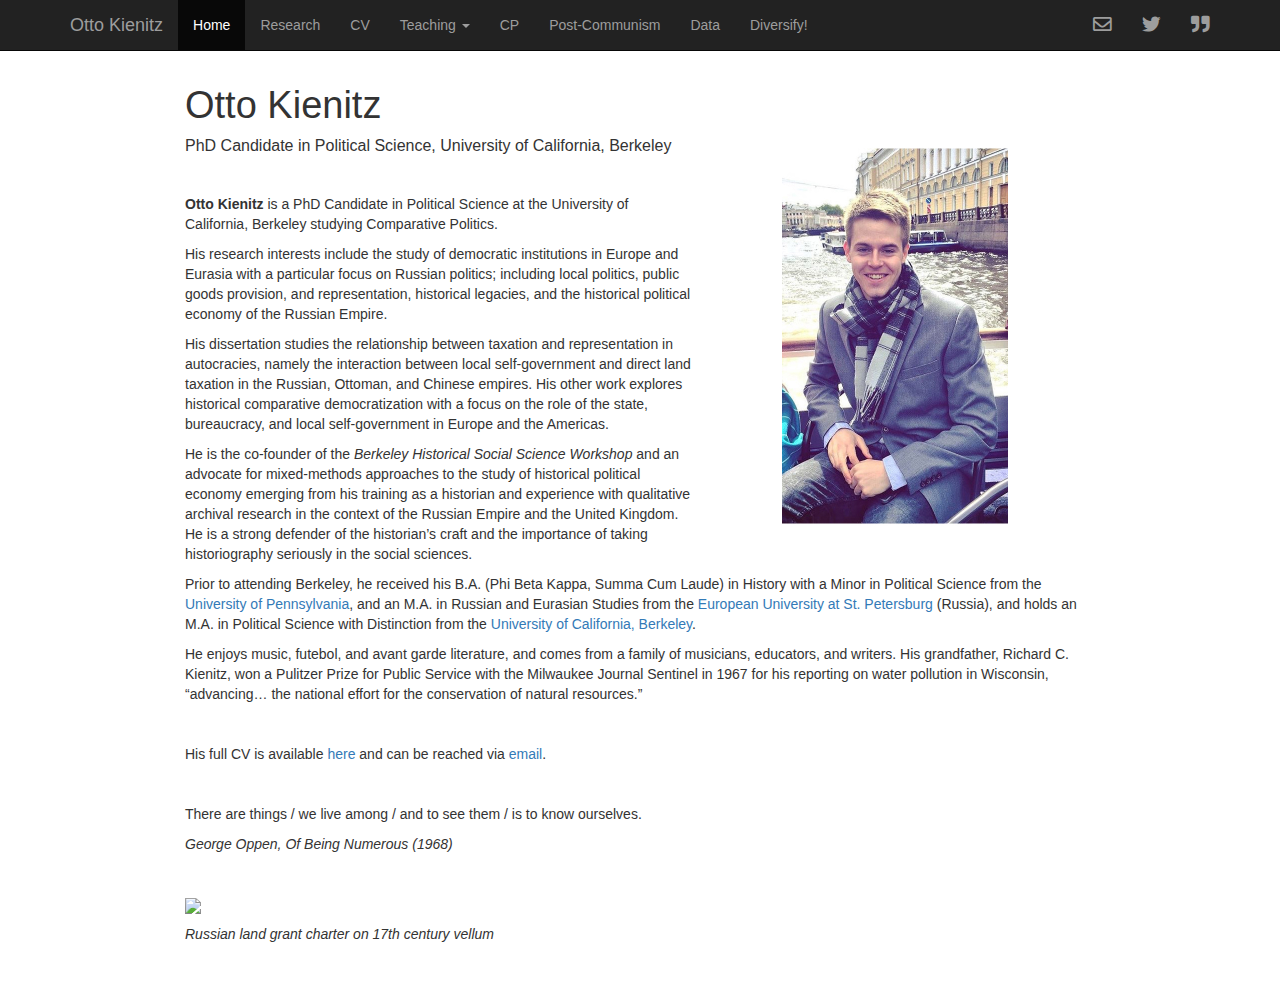
==== commit e7e3f31b: "20224" ====
--- a/index.html
+++ b/index.html
@@ -299,6 +299,12 @@
      
   </a>
 </li>
+<li>
+  <a href="https://substack.com/profile/17293456-otto-kienitz?r=aanps&amp;s=r&amp;utm_campaign=profile&amp;utm_medium=web">
+    <span class="fa fa-quote-right fa-lg"></span>
+     
+  </a>
+</li>
       </ul>
     </div><!--/.nav-collapse -->
   </div><!--/.container -->
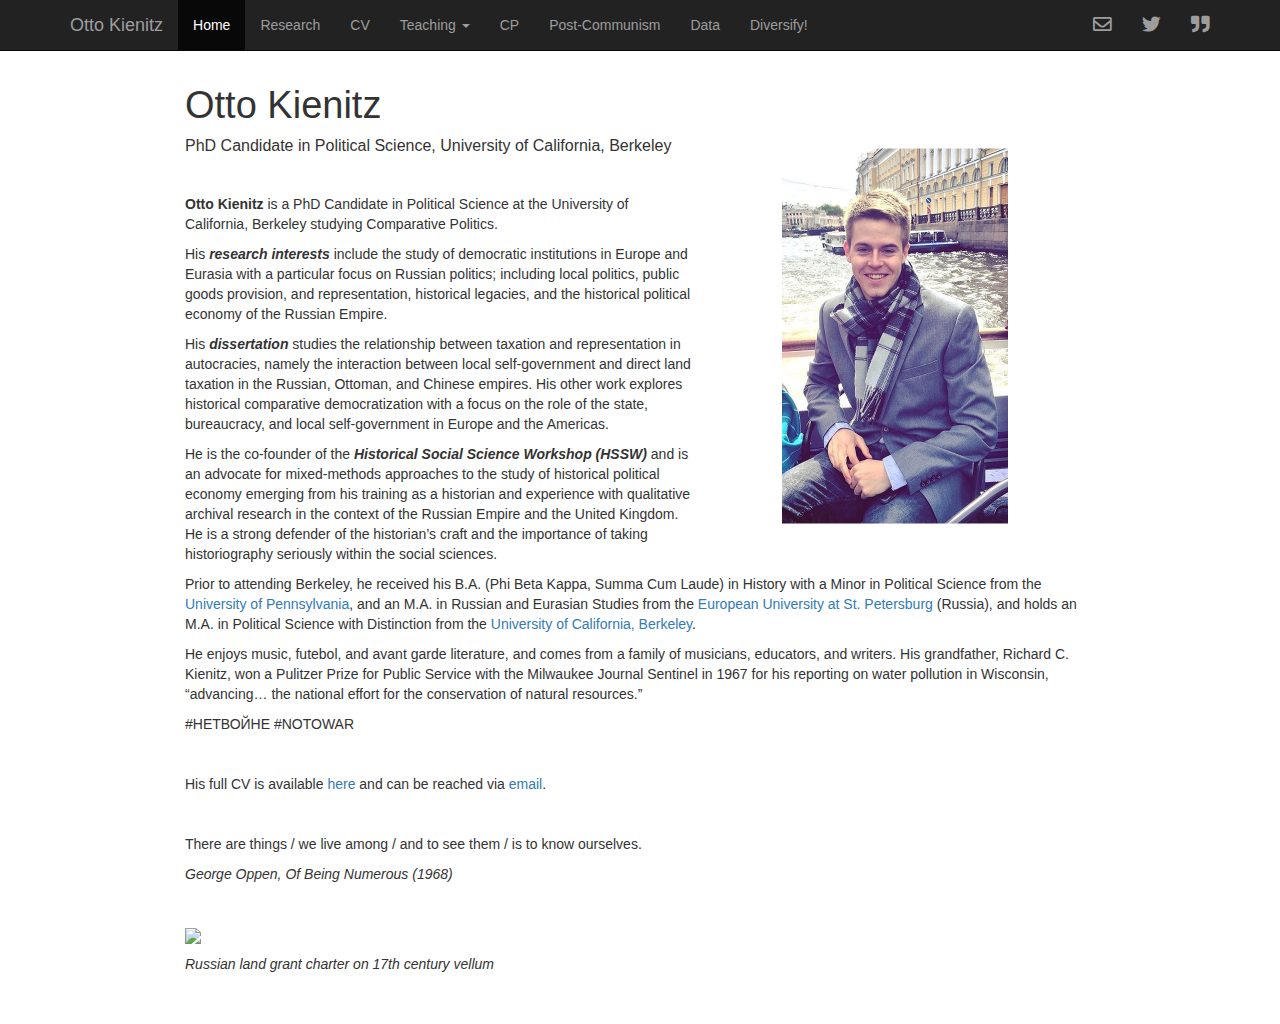
==== commit 4bf1afd3: "20225" ====
--- a/index.html
+++ b/index.html
@@ -325,11 +325,12 @@
 </h5>
 <p><br></p>
 <p><strong>Otto Kienitz</strong> is a PhD Candidate in Political Science at the University of California, Berkeley studying Comparative Politics.</p>
-<p>His research interests include the study of democratic institutions in Europe and Eurasia with a particular focus on Russian politics; including local politics, public goods provision, and representation, historical legacies, and the historical political economy of the Russian Empire.</p>
-<p>His dissertation studies the relationship between taxation and representation in autocracies, namely the interaction between local self-government and direct land taxation in the Russian, Ottoman, and Chinese empires. His other work explores historical comparative democratization with a focus on the role of the state, bureaucracy, and local self-government in Europe and the Americas.</p>
-<p>He is the co-founder of the <em>Berkeley Historical Social Science Workshop</em> and an advocate for mixed-methods approaches to the study of historical political economy emerging from his training as a historian and experience with qualitative archival research in the context of the Russian Empire and the United Kingdom. He is a strong defender of the historian’s craft and the importance of taking historiography seriously in the social sciences.</p>
+<p>His <strong><em>research interests</em></strong> include the study of democratic institutions in Europe and Eurasia with a particular focus on Russian politics; including local politics, public goods provision, and representation, historical legacies, and the historical political economy of the Russian Empire.</p>
+<p>His <strong><em>dissertation</em></strong> studies the relationship between taxation and representation in autocracies, namely the interaction between local self-government and direct land taxation in the Russian, Ottoman, and Chinese empires. His other work explores historical comparative democratization with a focus on the role of the state, bureaucracy, and local self-government in Europe and the Americas.</p>
+<p>He is the co-founder of the <strong><em>Historical Social Science Workshop (HSSW)</em></strong> and is an advocate for mixed-methods approaches to the study of historical political economy emerging from his training as a historian and experience with qualitative archival research in the context of the Russian Empire and the United Kingdom. He is a strong defender of the historian’s craft and the importance of taking historiography seriously within the social sciences.</p>
 <p>Prior to attending Berkeley, he received his B.A. (Phi Beta Kappa, Summa Cum Laude) in History with a Minor in Political Science from the <a href="https://www.upenn.edu">University of Pennsylvania</a>, and an M.A. in Russian and Eurasian Studies from the <a href="https://eu.spb.ru/en/">European University at St. Petersburg</a> (Russia), and holds an M.A. in Political Science with Distinction from the <a href="https://www.berkeley.edu">University of California, Berkeley</a>.</p>
 <p>He enjoys music, futebol, and avant garde literature, and comes from a family of musicians, educators, and writers. His grandfather, Richard C. Kienitz, won a Pulitzer Prize for Public Service with the Milwaukee Journal Sentinel in 1967 for his reporting on water pollution in Wisconsin, “advancing… the national effort for the conservation of natural resources.”</p>
+<p>#НЕТВОЙНЕ #NOTOWAR</p>
 <p><br></p>
 <p>His full CV is available <a href="cv.html">here</a> and can be reached via <a href="mailto:ojk@berkeley.edu">email</a>.</p>
 <p><br></p>
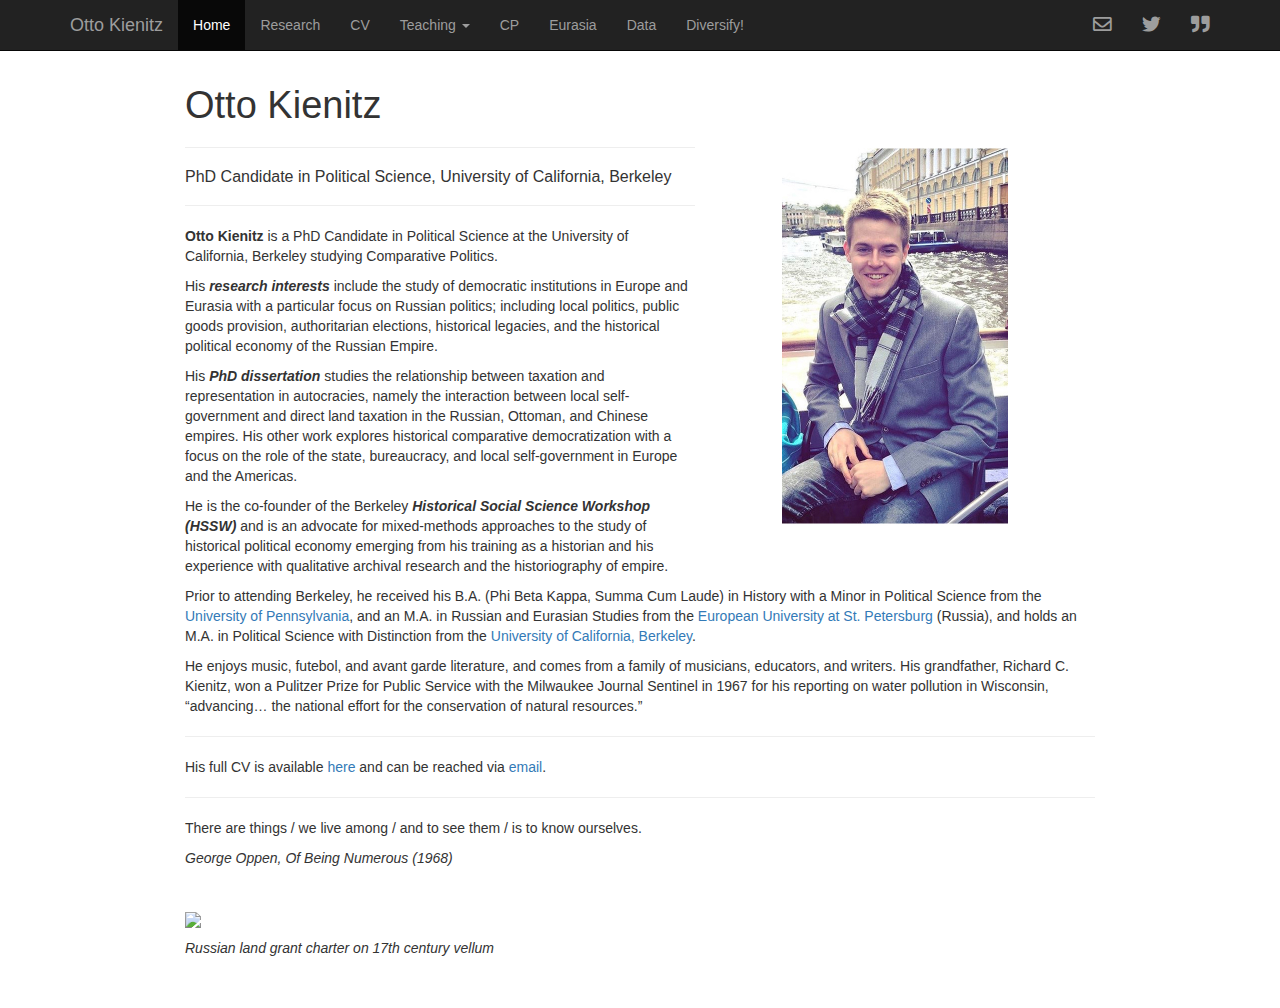
==== commit 359d0ffd: "all" ====
--- a/index.html
+++ b/index.html
@@ -277,7 +277,7 @@
   <a href="cp.html">CP</a>
 </li>
 <li>
-  <a href="ru.html">Post-Communism</a>
+  <a href="ru.html">Eurasia</a>
 </li>
 <li>
   <a href="data.html">Data</a>
@@ -320,20 +320,20 @@
 
 
 <p><img align="right" src="images/OttoSPBbuffer2.jpg" width = "400"></p>
+<hr />
 <h5>
 PhD Candidate in Political Science, University of California, Berkeley
 </h5>
-<p><br></p>
+<hr />
 <p><strong>Otto Kienitz</strong> is a PhD Candidate in Political Science at the University of California, Berkeley studying Comparative Politics.</p>
-<p>His <strong><em>research interests</em></strong> include the study of democratic institutions in Europe and Eurasia with a particular focus on Russian politics; including local politics, public goods provision, and representation, historical legacies, and the historical political economy of the Russian Empire.</p>
-<p>His <strong><em>dissertation</em></strong> studies the relationship between taxation and representation in autocracies, namely the interaction between local self-government and direct land taxation in the Russian, Ottoman, and Chinese empires. His other work explores historical comparative democratization with a focus on the role of the state, bureaucracy, and local self-government in Europe and the Americas.</p>
-<p>He is the co-founder of the <strong><em>Historical Social Science Workshop (HSSW)</em></strong> and is an advocate for mixed-methods approaches to the study of historical political economy emerging from his training as a historian and experience with qualitative archival research in the context of the Russian Empire and the United Kingdom. He is a strong defender of the historian’s craft and the importance of taking historiography seriously within the social sciences.</p>
+<p>His <strong><em>research interests</em></strong> include the study of democratic institutions in Europe and Eurasia with a particular focus on Russian politics; including local politics, public goods provision, authoritarian elections, historical legacies, and the historical political economy of the Russian Empire.</p>
+<p>His <strong><em>PhD dissertation</em></strong> studies the relationship between taxation and representation in autocracies, namely the interaction between local self-government and direct land taxation in the Russian, Ottoman, and Chinese empires. His other work explores historical comparative democratization with a focus on the role of the state, bureaucracy, and local self-government in Europe and the Americas.</p>
+<p>He is the co-founder of the Berkeley <strong><em>Historical Social Science Workshop (HSSW)</em></strong> and is an advocate for mixed-methods approaches to the study of historical political economy emerging from his training as a historian and his experience with qualitative archival research and the historiography of empire.</p>
 <p>Prior to attending Berkeley, he received his B.A. (Phi Beta Kappa, Summa Cum Laude) in History with a Minor in Political Science from the <a href="https://www.upenn.edu">University of Pennsylvania</a>, and an M.A. in Russian and Eurasian Studies from the <a href="https://eu.spb.ru/en/">European University at St. Petersburg</a> (Russia), and holds an M.A. in Political Science with Distinction from the <a href="https://www.berkeley.edu">University of California, Berkeley</a>.</p>
 <p>He enjoys music, futebol, and avant garde literature, and comes from a family of musicians, educators, and writers. His grandfather, Richard C. Kienitz, won a Pulitzer Prize for Public Service with the Milwaukee Journal Sentinel in 1967 for his reporting on water pollution in Wisconsin, “advancing… the national effort for the conservation of natural resources.”</p>
-<p>#НЕТВОЙНЕ #NOTOWAR</p>
-<p><br></p>
+<hr />
 <p>His full CV is available <a href="cv.html">here</a> and can be reached via <a href="mailto:ojk@berkeley.edu">email</a>.</p>
-<p><br></p>
+<hr />
 <p>There are things / we live among / and to see them / is to know ourselves.</p>
 <p><em>George Oppen, Of Being Numerous (1968)</em></p>
 <p><br></p>
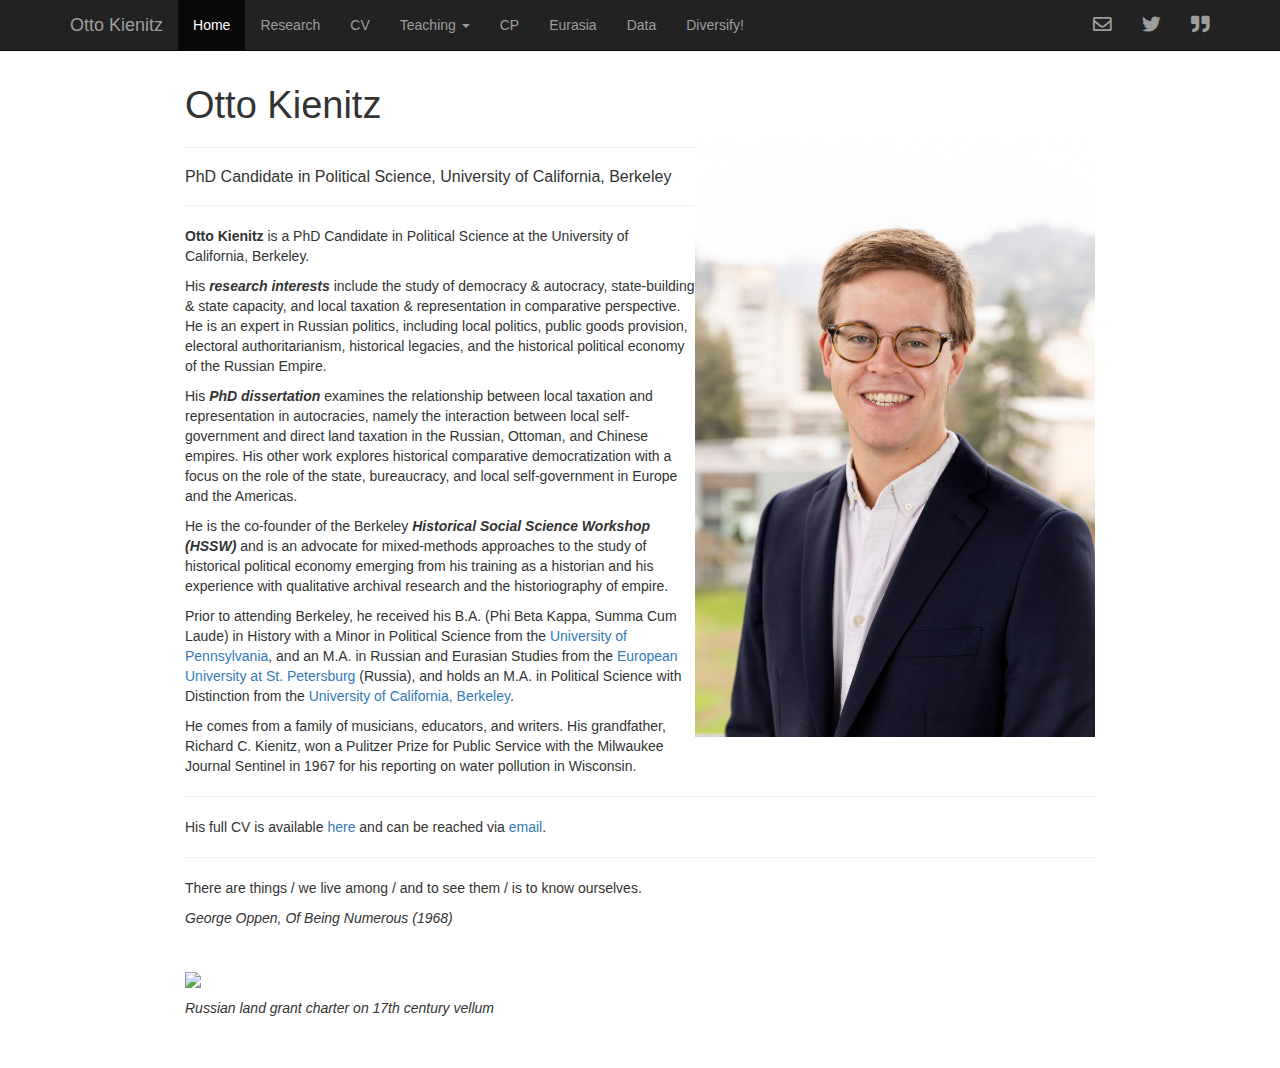
==== commit f5d0165a: "new profile picture" ====
--- a/index.html
+++ b/index.html
@@ -319,18 +319,18 @@
 </div>
 
 
-<p><img align="right" src="images/OttoSPBbuffer2.jpg" width = "400"></p>
+<p><img align="right" src="images/20221012_PoliSciStaff_bhs_030.jpg" width = "400"></p>
 <hr />
 <h5>
 PhD Candidate in Political Science, University of California, Berkeley
 </h5>
 <hr />
-<p><strong>Otto Kienitz</strong> is a PhD Candidate in Political Science at the University of California, Berkeley studying Comparative Politics.</p>
-<p>His <strong><em>research interests</em></strong> include the study of democratic institutions in Europe and Eurasia with a particular focus on Russian politics; including local politics, public goods provision, authoritarian elections, historical legacies, and the historical political economy of the Russian Empire.</p>
-<p>His <strong><em>PhD dissertation</em></strong> studies the relationship between taxation and representation in autocracies, namely the interaction between local self-government and direct land taxation in the Russian, Ottoman, and Chinese empires. His other work explores historical comparative democratization with a focus on the role of the state, bureaucracy, and local self-government in Europe and the Americas.</p>
+<p><strong>Otto Kienitz</strong> is a PhD Candidate in Political Science at the University of California, Berkeley.</p>
+<p>His <strong><em>research interests</em></strong> include the study of democracy &amp; autocracy, state-building &amp; state capacity, and local taxation &amp; representation in comparative perspective. He is an expert in Russian politics, including local politics, public goods provision, electoral authoritarianism, historical legacies, and the historical political economy of the Russian Empire.</p>
+<p>His <strong><em>PhD dissertation</em></strong> examines the relationship between local taxation and representation in autocracies, namely the interaction between local self-government and direct land taxation in the Russian, Ottoman, and Chinese empires. His other work explores historical comparative democratization with a focus on the role of the state, bureaucracy, and local self-government in Europe and the Americas.</p>
 <p>He is the co-founder of the Berkeley <strong><em>Historical Social Science Workshop (HSSW)</em></strong> and is an advocate for mixed-methods approaches to the study of historical political economy emerging from his training as a historian and his experience with qualitative archival research and the historiography of empire.</p>
 <p>Prior to attending Berkeley, he received his B.A. (Phi Beta Kappa, Summa Cum Laude) in History with a Minor in Political Science from the <a href="https://www.upenn.edu">University of Pennsylvania</a>, and an M.A. in Russian and Eurasian Studies from the <a href="https://eu.spb.ru/en/">European University at St. Petersburg</a> (Russia), and holds an M.A. in Political Science with Distinction from the <a href="https://www.berkeley.edu">University of California, Berkeley</a>.</p>
-<p>He enjoys music, futebol, and avant garde literature, and comes from a family of musicians, educators, and writers. His grandfather, Richard C. Kienitz, won a Pulitzer Prize for Public Service with the Milwaukee Journal Sentinel in 1967 for his reporting on water pollution in Wisconsin, “advancing… the national effort for the conservation of natural resources.”</p>
+<p>He comes from a family of musicians, educators, and writers. His grandfather, Richard C. Kienitz, won a Pulitzer Prize for Public Service with the Milwaukee Journal Sentinel in 1967 for his reporting on water pollution in Wisconsin.</p>
 <hr />
 <p>His full CV is available <a href="cv.html">here</a> and can be reached via <a href="mailto:ojk@berkeley.edu">email</a>.</p>
 <hr />
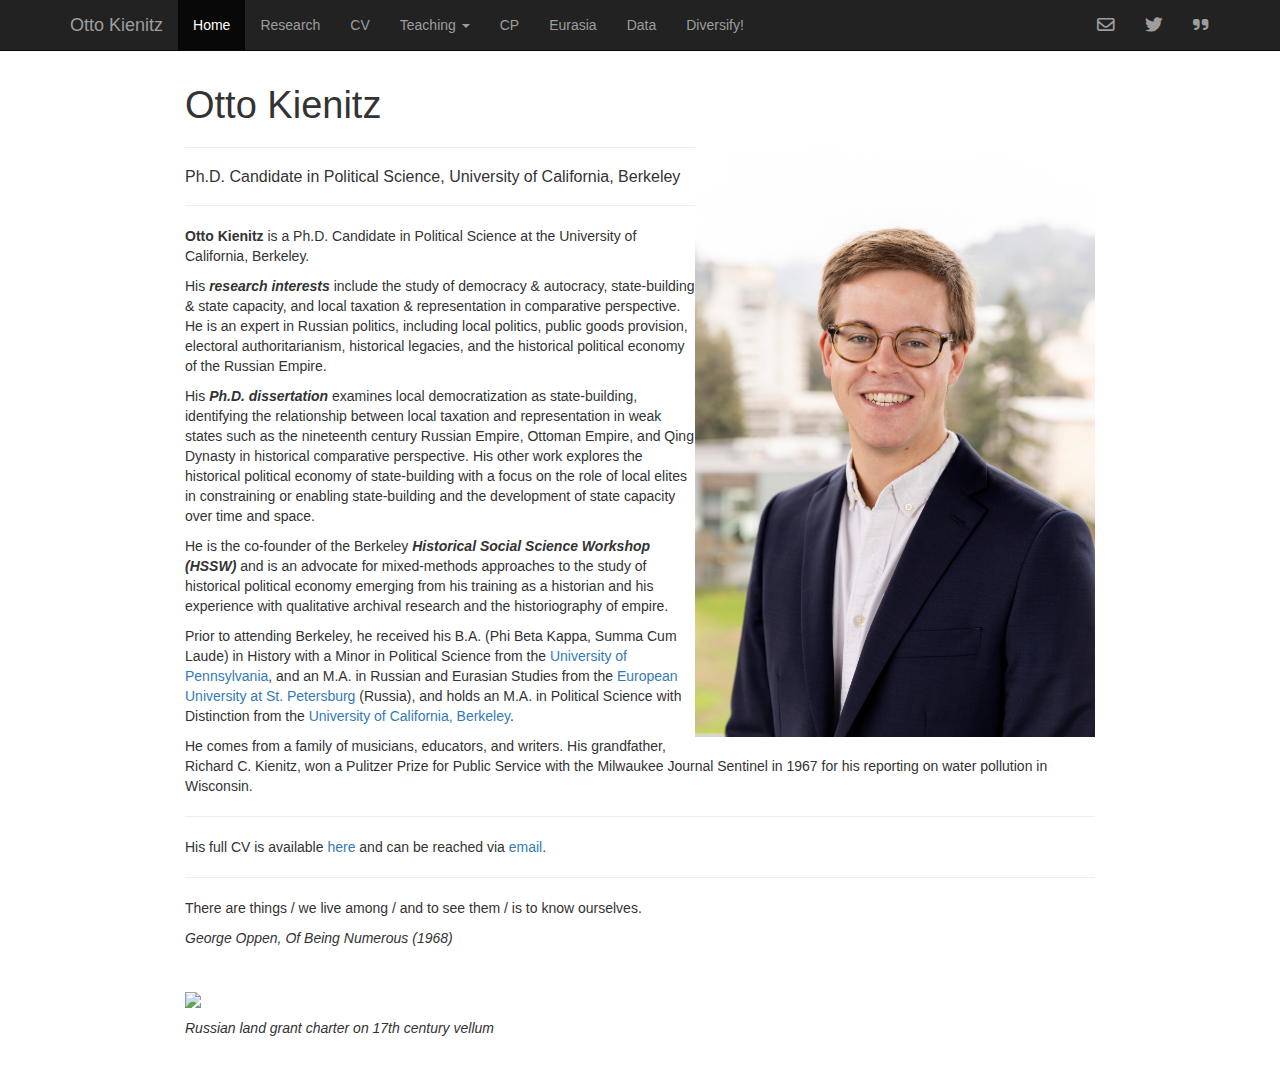
==== commit 6e9b68c5: "update" ====
--- a/index.html
+++ b/index.html
@@ -13,7 +13,7 @@
 
 <title>Otto Kienitz</title>
 
-<script src="site_libs/header-attrs-2.11/header-attrs.js"></script>
+<script src="site_libs/header-attrs-2.24/header-attrs.js"></script>
 <script src="site_libs/jquery-3.6.0/jquery-3.6.0.min.js"></script>
 <meta name="viewport" content="width=device-width, initial-scale=1" />
 <link href="site_libs/bootstrap-3.3.5/css/bootstrap.min.css" rel="stylesheet" />
@@ -32,8 +32,8 @@
 <script src="site_libs/navigation-1.1/tabsets.js"></script>
 <link href="site_libs/highlightjs-9.12.0/default.css" rel="stylesheet" />
 <script src="site_libs/highlightjs-9.12.0/highlight.js"></script>
-<link href="site_libs/font-awesome-5.1.0/css/all.css" rel="stylesheet" />
-<link href="site_libs/font-awesome-5.1.0/css/v4-shims.css" rel="stylesheet" />
+<link href="site_libs/font-awesome-6.4.2/css/all.min.css" rel="stylesheet" />
+<link href="site_libs/font-awesome-6.4.2/css/v4-shims.min.css" rel="stylesheet" />
 
 <style type="text/css">
   code{white-space: pre-wrap;}
@@ -62,6 +62,7 @@
 
 
 
+
 <style type = "text/css">
 .main-container {
   max-width: 940px;
@@ -82,6 +83,9 @@
 }
 summary {
   display: list-item;
+}
+details > summary > p:only-child {
+  display: inline;
 }
 pre code {
   padding: 0;
@@ -139,11 +143,15 @@
     href = "index.html";
   var menuAnchor = $('a[href="' + href + '"]');
 
-  // mark it active
-  menuAnchor.tab('show');
-
-  // if it's got a parent navbar menu mark it active as well
-  menuAnchor.closest('li.dropdown').addClass('active');
+  // mark the anchor link active (and if it's in a dropdown, also mark that active)
+  var dropdown = menuAnchor.closest('li.dropdown');
+  if (window.bootstrap) { // Bootstrap 4+
+    menuAnchor.addClass('active');
+    dropdown.find('> .dropdown-toggle').addClass('active');
+  } else { // Bootstrap 3
+    menuAnchor.parent().addClass('active');
+    dropdown.addClass('active');
+  }
 
   // Navbar adjustments
   var navHeight = $(".navbar").first().height() + 15;
@@ -172,8 +180,8 @@
   border-radius: 4px;
 }
 
-.tabset-dropdown > .nav-tabs > li.active:before {
-  content: "";
+.tabset-dropdown > .nav-tabs > li.active:before, .tabset-dropdown > .nav-tabs.nav-tabs-open:before {
+  content: "\e259";
   font-family: 'Glyphicons Halflings';
   display: inline-block;
   padding: 10px;
@@ -181,16 +189,9 @@
 }
 
 .tabset-dropdown > .nav-tabs.nav-tabs-open > li.active:before {
-  content: "&#xe258;";
+  content: "\e258";
+  font-family: 'Glyphicons Halflings';
   border: none;
-}
-
-.tabset-dropdown > .nav-tabs.nav-tabs-open:before {
-  content: "";
-  font-family: 'Glyphicons Halflings';
-  display: inline-block;
-  padding: 10px;
-  border-right: 1px solid #ddd;
 }
 
 .tabset-dropdown > .nav-tabs > li.active {
@@ -234,7 +235,7 @@
 <div class="navbar navbar-inverse  navbar-fixed-top" role="navigation">
   <div class="container">
     <div class="navbar-header">
-      <button type="button" class="navbar-toggle collapsed" data-toggle="collapse" data-target="#navbar">
+      <button type="button" class="navbar-toggle collapsed" data-toggle="collapse" data-bs-toggle="collapse" data-target="#navbar" data-bs-target="#navbar">
         <span class="icon-bar"></span>
         <span class="icon-bar"></span>
         <span class="icon-bar"></span>
@@ -253,12 +254,15 @@
   <a href="cv.html">CV</a>
 </li>
 <li class="dropdown">
-  <a href="#" class="dropdown-toggle" data-toggle="dropdown" role="button" aria-expanded="false">
+  <a href="#" class="dropdown-toggle" data-toggle="dropdown" role="button" data-bs-toggle="dropdown" aria-expanded="false">
     Teaching
      
     <span class="caret"></span>
   </a>
   <ul class="dropdown-menu" role="menu">
+    <li>
+      <a href="rsd.html">Russian State and Democracy (2023)</a>
+    </li>
     <li>
       <a href="ee.html">Eastern European Politics (2022)</a>
     </li>
@@ -322,19 +326,48 @@
 <p><img align="right" src="images/20221012_PoliSciStaff_bhs_030.jpg" width = "400"></p>
 <hr />
 <h5>
-PhD Candidate in Political Science, University of California, Berkeley
+Ph.D. Candidate in Political Science, University of California, Berkeley
 </h5>
 <hr />
-<p><strong>Otto Kienitz</strong> is a PhD Candidate in Political Science at the University of California, Berkeley.</p>
-<p>His <strong><em>research interests</em></strong> include the study of democracy &amp; autocracy, state-building &amp; state capacity, and local taxation &amp; representation in comparative perspective. He is an expert in Russian politics, including local politics, public goods provision, electoral authoritarianism, historical legacies, and the historical political economy of the Russian Empire.</p>
-<p>His <strong><em>PhD dissertation</em></strong> examines the relationship between local taxation and representation in autocracies, namely the interaction between local self-government and direct land taxation in the Russian, Ottoman, and Chinese empires. His other work explores historical comparative democratization with a focus on the role of the state, bureaucracy, and local self-government in Europe and the Americas.</p>
-<p>He is the co-founder of the Berkeley <strong><em>Historical Social Science Workshop (HSSW)</em></strong> and is an advocate for mixed-methods approaches to the study of historical political economy emerging from his training as a historian and his experience with qualitative archival research and the historiography of empire.</p>
-<p>Prior to attending Berkeley, he received his B.A. (Phi Beta Kappa, Summa Cum Laude) in History with a Minor in Political Science from the <a href="https://www.upenn.edu">University of Pennsylvania</a>, and an M.A. in Russian and Eurasian Studies from the <a href="https://eu.spb.ru/en/">European University at St. Petersburg</a> (Russia), and holds an M.A. in Political Science with Distinction from the <a href="https://www.berkeley.edu">University of California, Berkeley</a>.</p>
-<p>He comes from a family of musicians, educators, and writers. His grandfather, Richard C. Kienitz, won a Pulitzer Prize for Public Service with the Milwaukee Journal Sentinel in 1967 for his reporting on water pollution in Wisconsin.</p>
+<p><strong>Otto Kienitz</strong> is a Ph.D. Candidate in Political
+Science at the University of California, Berkeley.</p>
+<p>His <strong><em>research interests</em></strong> include the study of
+democracy &amp; autocracy, state-building &amp; state capacity, and
+local taxation &amp; representation in comparative perspective. He is an
+expert in Russian politics, including local politics, public goods
+provision, electoral authoritarianism, historical legacies, and the
+historical political economy of the Russian Empire.</p>
+<p>His <strong><em>Ph.D. dissertation</em></strong> examines local
+democratization as state-building, identifying the relationship between
+local taxation and representation in weak states such as the nineteenth
+century Russian Empire, Ottoman Empire, and Qing Dynasty in historical
+comparative perspective. His other work explores the historical
+political economy of state-building with a focus on the role of local
+elites in constraining or enabling state-building and the development of
+state capacity over time and space.</p>
+<p>He is the co-founder of the Berkeley <strong><em>Historical Social
+Science Workshop (HSSW)</em></strong> and is an advocate for
+mixed-methods approaches to the study of historical political economy
+emerging from his training as a historian and his experience with
+qualitative archival research and the historiography of empire.</p>
+<p>Prior to attending Berkeley, he received his B.A. (Phi Beta Kappa,
+Summa Cum Laude) in History with a Minor in Political Science from the
+<a href="https://www.upenn.edu">University of Pennsylvania</a>, and an
+M.A. in Russian and Eurasian Studies from the <a
+href="https://eu.spb.ru/en/">European University at St. Petersburg</a>
+(Russia), and holds an M.A. in Political Science with Distinction from
+the <a href="https://www.berkeley.edu">University of California,
+Berkeley</a>.</p>
+<p>He comes from a family of musicians, educators, and writers. His
+grandfather, Richard C. Kienitz, won a Pulitzer Prize for Public Service
+with the Milwaukee Journal Sentinel in 1967 for his reporting on water
+pollution in Wisconsin.</p>
 <hr />
-<p>His full CV is available <a href="cv.html">here</a> and can be reached via <a href="mailto:ojk@berkeley.edu">email</a>.</p>
+<p>His full CV is available <a href="cv.html">here</a> and can be
+reached via <a href="mailto:ojk@berkeley.edu">email</a>.</p>
 <hr />
-<p>There are things / we live among / and to see them / is to know ourselves.</p>
+<p>There are things / we live among / and to see them / is to know
+ourselves.</p>
 <p><em>George Oppen, Of Being Numerous (1968)</em></p>
 <p><br></p>
 <p><img align="center" src="images/vellumbanner.jpg" width = "1000"></p>
--- a/site_libs/font-awesome-6.4.2/css/all.min.css
+++ b/site_libs/font-awesome-6.4.2/css/all.min.css
@@ -0,0 +1,9 @@
+/*!
+ * Font Awesome Free 6.4.2 by @fontawesome - https://fontawesome.com
+ * License - https://fontawesome.com/license/free (Icons: CC BY 4.0, Fonts: SIL OFL 1.1, Code: MIT License)
+ * Copyright 2023 Fonticons, Inc.
+ */
+.fa{font-family:var(--fa-style-family,"Font Awesome 6 Free");font-weight:var(--fa-style,900)}.fa,.fa-brands,.fa-classic,.fa-regular,.fa-sharp,.fa-solid,.fab,.far,.fas{-moz-osx-font-smoothing:grayscale;-webkit-font-smoothing:antialiased;display:var(--fa-display,inline-block);font-style:normal;font-variant:normal;line-height:1;text-rendering:auto}.fa-classic,.fa-regular,.fa-solid,.far,.fas{font-family:"Font Awesome 6 Free"}.fa-brands,.fab{font-family:"Font Awesome 6 Brands"}.fa-1x{font-size:1em}.fa-2x{font-size:2em}.fa-3x{font-size:3em}.fa-4x{font-size:4em}.fa-5x{font-size:5em}.fa-6x{font-size:6em}.fa-7x{font-size:7em}.fa-8x{font-size:8em}.fa-9x{font-size:9em}.fa-10x{font-size:10em}.fa-2xs{font-size:.625em;line-height:.1em;vertical-align:.225em}.fa-xs{font-size:.75em;line-height:.08333em;vertical-align:.125em}.fa-sm{font-size:.875em;line-height:.07143em;vertical-align:.05357em}.fa-lg{font-size:1.25em;line-height:.05em;vertical-align:-.075em}.fa-xl{font-size:1.5em;line-height:.04167em;vertical-align:-.125em}.fa-2xl{font-size:2em;line-height:.03125em;vertical-align:-.1875em}.fa-fw{text-align:center;width:1.25em}.fa-ul{list-style-type:none;margin-left:var(--fa-li-margin,2.5em);padding-left:0}.fa-ul>li{position:relative}.fa-li{left:calc(var(--fa-li-width, 2em)*-1);position:absolute;text-align:center;width:var(--fa-li-width,2em);line-height:inherit}.fa-border{border-radius:var(--fa-border-radius,.1em);border:var(--fa-border-width,.08em) var(--fa-border-style,solid) var(--fa-border-color,#eee);padding:var(--fa-border-padding,.2em .25em .15em)}.fa-pull-left{float:left;margin-right:var(--fa-pull-margin,.3em)}.fa-pull-right{float:right;margin-left:var(--fa-pull-margin,.3em)}.fa-beat{-webkit-animation-name:fa-beat;animation-name:fa-beat;-webkit-animation-delay:var(--fa-animation-delay,0s);animation-delay:var(--fa-animation-delay,0s);-webkit-animation-direction:var(--fa-animation-direction,normal);animation-direction:var(--fa-animation-direction,normal);-webkit-animation-duration:var(--fa-animation-duration,1s);animation-duration:var(--fa-animation-duration,1s);-webkit-animation-iteration-count:var(--fa-animation-iteration-count,infinite);animation-iteration-count:var(--fa-animation-iteration-count,infinite);-webkit-animation-timing-function:var(--fa-animation-timing,ease-in-out);animation-timing-function:var(--fa-animation-timing,ease-in-out)}.fa-bounce{-webkit-animation-name:fa-bounce;animation-name:fa-bounce;-webkit-animation-delay:var(--fa-animation-delay,0s);animation-delay:var(--fa-animation-delay,0s);-webkit-animation-direction:var(--fa-animation-direction,normal);animation-direction:var(--fa-animation-direction,normal);-webkit-animation-duration:var(--fa-animation-duration,1s);animation-duration:var(--fa-animation-duration,1s);-webkit-animation-iteration-count:var(--fa-animation-iteration-count,infinite);animation-iteration-count:var(--fa-animation-iteration-count,infinite);-webkit-animation-timing-function:var(--fa-animation-timing,cubic-bezier(.28,.84,.42,1));animation-timing-function:var(--fa-animation-timing,cubic-bezier(.28,.84,.42,1))}.fa-fade{-webkit-animation-name:fa-fade;animation-name:fa-fade;-webkit-animation-iteration-count:var(--fa-animation-iteration-count,infinite);animation-iteration-count:var(--fa-animation-iteration-count,infinite);-webkit-animation-timing-function:var(--fa-animation-timing,cubic-bezier(.4,0,.6,1));animation-timing-function:var(--fa-animation-timing,cubic-bezier(.4,0,.6,1))}.fa-beat-fade,.fa-fade{-webkit-animation-delay:var(--fa-animation-delay,0s);animation-delay:var(--fa-animation-delay,0s);-webkit-animation-direction:var(--fa-animation-direction,normal);animation-direction:var(--fa-animation-direction,normal);-webkit-animation-duration:var(--fa-animation-duration,1s);animation-duration:var(--fa-animation-duration,1s)}.fa-beat-fade{-webkit-animation-name:fa-beat-fade;animation-name:fa-beat-fade;-webkit-animation-iteration-count:var(--fa-animation-iteration-count,infinite);animation-iteration-count:var(--fa-animation-iteration-count,infinite);-webkit-animation-timing-function:var(--fa-animation-timing,cubic-bezier(.4,0,.6,1));animation-timing-function:var(--fa-animation-timing,cubic-bezier(.4,0,.6,1))}.fa-flip{-webkit-animation-name:fa-flip;animation-name:fa-flip;-webkit-animation-delay:var(--fa-animation-delay,0s);animation-delay:var(--fa-animation-delay,0s);-webkit-animation-direction:var(--fa-animation-direction,normal);animation-direction:var(--fa-animation-direction,normal);-webkit-animation-duration:var(--fa-animation-duration,1s);animation-duration:var(--fa-animation-duration,1s);-webkit-animation-iteration-count:var(--fa-animation-iteration-count,infinite);animation-iteration-count:var(--fa-animation-iteration-count,infinite);-webkit-animation-timing-function:var(--fa-animation-timing,ease-in-out);animation-timing-function:var(--fa-animation-timing,ease-in-out)}.fa-shake{-webkit-animation-name:fa-shake;animation-name:fa-shake;-webkit-animation-duration:var(--fa-animation-duration,1s);animation-duration:var(--fa-animation-duration,1s);-webkit-animation-iteration-count:var(--fa-animation-iteration-count,infinite);animation-iteration-count:var(--fa-animation-iteration-count,infinite);-webkit-animation-timing-function:var(--fa-animation-timing,linear);animation-timing-function:var(--fa-animation-timing,linear)}.fa-shake,.fa-spin{-webkit-animation-delay:var(--fa-animation-delay,0s);animation-delay:var(--fa-animation-delay,0s);-webkit-animation-direction:var(--fa-animation-direction,normal);animation-direction:var(--fa-animation-direction,normal)}.fa-spin{-webkit-animation-name:fa-spin;animation-name:fa-spin;-webkit-animation-duration:var(--fa-animation-duration,2s);animation-duration:var(--fa-animation-duration,2s);-webkit-animation-iteration-count:var(--fa-animation-iteration-count,infinite);animation-iteration-count:var(--fa-animation-iteration-count,infinite);-webkit-animation-timing-function:var(--fa-animation-timing,linear);animation-timing-function:var(--fa-animation-timing,linear)}.fa-spin-reverse{--fa-animation-direction:reverse}.fa-pulse,.fa-spin-pulse{-webkit-animation-name:fa-spin;animation-name:fa-spin;-webkit-animation-direction:var(--fa-animation-direction,normal);animation-direction:var(--fa-animation-direction,normal);-webkit-animation-duration:var(--fa-animation-duration,1s);animation-duration:var(--fa-animation-duration,1s);-webkit-animation-iteration-count:var(--fa-animation-iteration-count,infinite);animation-iteration-count:var(--fa-animation-iteration-count,infinite);-webkit-animation-timing-function:var(--fa-animation-timing,steps(8));animation-timing-function:var(--fa-animation-timing,steps(8))}@media (prefers-reduced-motion:reduce){.fa-beat,.fa-beat-fade,.fa-bounce,.fa-fade,.fa-flip,.fa-pulse,.fa-shake,.fa-spin,.fa-spin-pulse{-webkit-animation-delay:-1ms;animation-delay:-1ms;-webkit-animation-duration:1ms;animation-duration:1ms;-webkit-animation-iteration-count:1;animation-iteration-count:1;-webkit-transition-delay:0s;transition-delay:0s;-webkit-transition-duration:0s;transition-duration:0s}}@-webkit-keyframes fa-beat{0%,90%{-webkit-transform:scale(1);transform:scale(1)}45%{-webkit-transform:scale(var(--fa-beat-scale,1.25));transform:scale(var(--fa-beat-scale,1.25))}}@keyframes fa-beat{0%,90%{-webkit-transform:scale(1);transform:scale(1)}45%{-webkit-transform:scale(var(--fa-beat-scale,1.25));transform:scale(var(--fa-beat-scale,1.25))}}@-webkit-keyframes fa-bounce{0%{-webkit-transform:scale(1) translateY(0);transform:scale(1) translateY(0)}10%{-webkit-transform:scale(var(--fa-bounce-start-scale-x,1.1),var(--fa-bounce-start-scale-y,.9)) translateY(0);transform:scale(var(--fa-bounce-start-scale-x,1.1),var(--fa-bounce-start-scale-y,.9)) translateY(0)}30%{-webkit-transform:scale(var(--fa-bounce-jump-scale-x,.9),var(--fa-bounce-jump-scale-y,1.1)) translateY(var(--fa-bounce-height,-.5em));transform:scale(var(--fa-bounce-jump-scale-x,.9),var(--fa-bounce-jump-scale-y,1.1)) translateY(var(--fa-bounce-height,-.5em))}50%{-webkit-transform:scale(var(--fa-bounce-land-scale-x,1.05),var(--fa-bounce-land-scale-y,.95)) translateY(0);transform:scale(var(--fa-bounce-land-scale-x,1.05),var(--fa-bounce-land-scale-y,.95)) translateY(0)}57%{-webkit-transform:scale(1) translateY(var(--fa-bounce-rebound,-.125em));transform:scale(1) translateY(var(--fa-bounce-rebound,-.125em))}64%{-webkit-transform:scale(1) translateY(0);transform:scale(1) translateY(0)}to{-webkit-transform:scale(1) translateY(0);transform:scale(1) translateY(0)}}@keyframes fa-bounce{0%{-webkit-transform:scale(1) translateY(0);transform:scale(1) translateY(0)}10%{-webkit-transform:scale(var(--fa-bounce-start-scale-x,1.1),var(--fa-bounce-start-scale-y,.9)) translateY(0);transform:scale(var(--fa-bounce-start-scale-x,1.1),var(--fa-bounce-start-scale-y,.9)) translateY(0)}30%{-webkit-transform:scale(var(--fa-bounce-jump-scale-x,.9),var(--fa-bounce-jump-scale-y,1.1)) translateY(var(--fa-bounce-height,-.5em));transform:scale(var(--fa-bounce-jump-scale-x,.9),var(--fa-bounce-jump-scale-y,1.1)) translateY(var(--fa-bounce-height,-.5em))}50%{-webkit-transform:scale(var(--fa-bounce-land-scale-x,1.05),var(--fa-bounce-land-scale-y,.95)) translateY(0);transform:scale(var(--fa-bounce-land-scale-x,1.05),var(--fa-bounce-land-scale-y,.95)) translateY(0)}57%{-webkit-transform:scale(1) translateY(var(--fa-bounce-rebound,-.125em));transform:scale(1) translateY(var(--fa-bounce-rebound,-.125em))}64%{-webkit-transform:scale(1) translateY(0);transform:scale(1) translateY(0)}to{-webkit-transform:scale(1) translateY(0);transform:scale(1) translateY(0)}}@-webkit-keyframes fa-fade{50%{opacity:var(--fa-fade-opacity,.4)}}@keyframes fa-fade{50%{opacity:var(--fa-fade-opacity,.4)}}@-webkit-keyframes fa-beat-fade{0%,to{opacity:var(--fa-beat-fade-opacity,.4);-webkit-transform:scale(1);transform:scale(1)}50%{opacity:1;-webkit-transform:scale(var(--fa-beat-fade-scale,1.125));transform:scale(var(--fa-beat-fade-scale,1.125))}}@keyframes fa-beat-fade{0%,to{opacity:var(--fa-beat-fade-opacity,.4);-webkit-transform:scale(1);transform:scale(1)}50%{opacity:1;-webkit-transform:scale(var(--fa-beat-fade-scale,1.125));transform:scale(var(--fa-beat-fade-scale,1.125))}}@-webkit-keyframes fa-flip{50%{-webkit-transform:rotate3d(var(--fa-flip-x,0),var(--fa-flip-y,1),var(--fa-flip-z,0),var(--fa-flip-angle,-180deg));transform:rotate3d(var(--fa-flip-x,0),var(--fa-flip-y,1),var(--fa-flip-z,0),var(--fa-flip-angle,-180deg))}}@keyframes fa-flip{50%{-webkit-transform:rotate3d(var(--fa-flip-x,0),var(--fa-flip-y,1),var(--fa-flip-z,0),var(--fa-flip-angle,-180deg));transform:rotate3d(var(--fa-flip-x,0),var(--fa-flip-y,1),var(--fa-flip-z,0),var(--fa-flip-angle,-180deg))}}@-webkit-keyframes fa-shake{0%{-webkit-transform:rotate(-15deg);transform:rotate(-15deg)}4%{-webkit-transform:rotate(15deg);transform:rotate(15deg)}8%,24%{-webkit-transform:rotate(-18deg);transform:rotate(-18deg)}12%,28%{-webkit-transform:rotate(18deg);transform:rotate(18deg)}16%{-webkit-transform:rotate(-22deg);transform:rotate(-22deg)}20%{-webkit-transform:rotate(22deg);transform:rotate(22deg)}32%{-webkit-transform:rotate(-12deg);transform:rotate(-12deg)}36%{-webkit-transform:rotate(12deg);transform:rotate(12deg)}40%,to{-webkit-transform:rotate(0deg);transform:rotate(0deg)}}@keyframes fa-shake{0%{-webkit-transform:rotate(-15deg);transform:rotate(-15deg)}4%{-webkit-transform:rotate(15deg);transform:rotate(15deg)}8%,24%{-webkit-transform:rotate(-18deg);transform:rotate(-18deg)}12%,28%{-webkit-transform:rotate(18deg);transform:rotate(18deg)}16%{-webkit-transform:rotate(-22deg);transform:rotate(-22deg)}20%{-webkit-transform:rotate(22deg);transform:rotate(22deg)}32%{-webkit-transform:rotate(-12deg);transform:rotate(-12deg)}36%{-webkit-transform:rotate(12deg);transform:rotate(12deg)}40%,to{-webkit-transform:rotate(0deg);transform:rotate(0deg)}}@-webkit-keyframes fa-spin{0%{-webkit-transform:rotate(0deg);transform:rotate(0deg)}to{-webkit-transform:rotate(1turn);transform:rotate(1turn)}}@keyframes fa-spin{0%{-webkit-transform:rotate(0deg);transform:rotate(0deg)}to{-webkit-transform:rotate(1turn);transform:rotate(1turn)}}.fa-rotate-90{-webkit-transform:rotate(90deg);transform:rotate(90deg)}.fa-rotate-180{-webkit-transform:rotate(180deg);transform:rotate(180deg)}.fa-rotate-270{-webkit-transform:rotate(270deg);transform:rotate(270deg)}.fa-flip-horizontal{-webkit-transform:scaleX(-1);transform:scaleX(-1)}.fa-flip-vertical{-webkit-transform:scaleY(-1);transform:scaleY(-1)}.fa-flip-both,.fa-flip-horizontal.fa-flip-vertical{-webkit-transform:scale(-1);transform:scale(-1)}.fa-rotate-by{-webkit-transform:rotate(var(--fa-rotate-angle,none));transform:rotate(var(--fa-rotate-angle,none))}.fa-stack{display:inline-block;height:2em;line-height:2em;position:relative;vertical-align:middle;width:2.5em}.fa-stack-1x,.fa-stack-2x{left:0;position:absolute;text-align:center;width:100%;z-index:var(--fa-stack-z-index,auto)}.fa-stack-1x{line-height:inherit}.fa-stack-2x{font-size:2em}.fa-inverse{color:var(--fa-inverse,#fff)}
+
+.fa-0:before{content:"\30"}.fa-1:before{content:"\31"}.fa-2:before{content:"\32"}.fa-3:before{content:"\33"}.fa-4:before{content:"\34"}.fa-5:before{content:"\35"}.fa-6:before{content:"\36"}.fa-7:before{content:"\37"}.fa-8:before{content:"\38"}.fa-9:before{content:"\39"}.fa-fill-drip:before{content:"\f576"}.fa-arrows-to-circle:before{content:"\e4bd"}.fa-chevron-circle-right:before,.fa-circle-chevron-right:before{content:"\f138"}.fa-at:before{content:"\40"}.fa-trash-alt:before,.fa-trash-can:before{content:"\f2ed"}.fa-text-height:before{content:"\f034"}.fa-user-times:before,.fa-user-xmark:before{content:"\f235"}.fa-stethoscope:before{content:"\f0f1"}.fa-comment-alt:before,.fa-message:before{content:"\f27a"}.fa-info:before{content:"\f129"}.fa-compress-alt:before,.fa-down-left-and-up-right-to-center:before{content:"\f422"}.fa-explosion:before{content:"\e4e9"}.fa-file-alt:before,.fa-file-lines:before,.fa-file-text:before{content:"\f15c"}.fa-wave-square:before{content:"\f83e"}.fa-ring:before{content:"\f70b"}.fa-building-un:before{content:"\e4d9"}.fa-dice-three:before{content:"\f527"}.fa-calendar-alt:before,.fa-calendar-days:before{content:"\f073"}.fa-anchor-circle-check:before{content:"\e4aa"}.fa-building-circle-arrow-right:before{content:"\e4d1"}.fa-volleyball-ball:before,.fa-volleyball:before{content:"\f45f"}.fa-arrows-up-to-line:before{content:"\e4c2"}.fa-sort-desc:before,.fa-sort-down:before{content:"\f0dd"}.fa-circle-minus:before,.fa-minus-circle:before{content:"\f056"}.fa-door-open:before{content:"\f52b"}.fa-right-from-bracket:before,.fa-sign-out-alt:before{content:"\f2f5"}.fa-atom:before{content:"\f5d2"}.fa-soap:before{content:"\e06e"}.fa-heart-music-camera-bolt:before,.fa-icons:before{content:"\f86d"}.fa-microphone-alt-slash:before,.fa-microphone-lines-slash:before{content:"\f539"}.fa-bridge-circle-check:before{content:"\e4c9"}.fa-pump-medical:before{content:"\e06a"}.fa-fingerprint:before{content:"\f577"}.fa-hand-point-right:before{content:"\f0a4"}.fa-magnifying-glass-location:before,.fa-search-location:before{content:"\f689"}.fa-forward-step:before,.fa-step-forward:before{content:"\f051"}.fa-face-smile-beam:before,.fa-smile-beam:before{content:"\f5b8"}.fa-flag-checkered:before{content:"\f11e"}.fa-football-ball:before,.fa-football:before{content:"\f44e"}.fa-school-circle-exclamation:before{content:"\e56c"}.fa-crop:before{content:"\f125"}.fa-angle-double-down:before,.fa-angles-down:before{content:"\f103"}.fa-users-rectangle:before{content:"\e594"}.fa-people-roof:before{content:"\e537"}.fa-people-line:before{content:"\e534"}.fa-beer-mug-empty:before,.fa-beer:before{content:"\f0fc"}.fa-diagram-predecessor:before{content:"\e477"}.fa-arrow-up-long:before,.fa-long-arrow-up:before{content:"\f176"}.fa-burn:before,.fa-fire-flame-simple:before{content:"\f46a"}.fa-male:before,.fa-person:before{content:"\f183"}.fa-laptop:before{content:"\f109"}.fa-file-csv:before{content:"\f6dd"}.fa-menorah:before{content:"\f676"}.fa-truck-plane:before{content:"\e58f"}.fa-record-vinyl:before{content:"\f8d9"}.fa-face-grin-stars:before,.fa-grin-stars:before{content:"\f587"}.fa-bong:before{content:"\f55c"}.fa-pastafarianism:before,.fa-spaghetti-monster-flying:before{content:"\f67b"}.fa-arrow-down-up-across-line:before{content:"\e4af"}.fa-spoon:before,.fa-utensil-spoon:before{content:"\f2e5"}.fa-jar-wheat:before{content:"\e517"}.fa-envelopes-bulk:before,.fa-mail-bulk:before{content:"\f674"}.fa-file-circle-exclamation:before{content:"\e4eb"}.fa-circle-h:before,.fa-hospital-symbol:before{content:"\f47e"}.fa-pager:before{content:"\f815"}.fa-address-book:before,.fa-contact-book:before{content:"\f2b9"}.fa-strikethrough:before{content:"\f0cc"}.fa-k:before{content:"\4b"}.fa-landmark-flag:before{content:"\e51c"}.fa-pencil-alt:before,.fa-pencil:before{content:"\f303"}.fa-backward:before{content:"\f04a"}.fa-caret-right:before{content:"\f0da"}.fa-comments:before{content:"\f086"}.fa-file-clipboard:before,.fa-paste:before{content:"\f0ea"}.fa-code-pull-request:before{content:"\e13c"}.fa-clipboard-list:before{content:"\f46d"}.fa-truck-loading:before,.fa-truck-ramp-box:before{content:"\f4de"}.fa-user-check:before{content:"\f4fc"}.fa-vial-virus:before{content:"\e597"}.fa-sheet-plastic:before{content:"\e571"}.fa-blog:before{content:"\f781"}.fa-user-ninja:before{content:"\f504"}.fa-person-arrow-up-from-line:before{content:"\e539"}.fa-scroll-torah:before,.fa-torah:before{content:"\f6a0"}.fa-broom-ball:before,.fa-quidditch-broom-ball:before,.fa-quidditch:before{content:"\f458"}.fa-toggle-off:before{content:"\f204"}.fa-archive:before,.fa-box-archive:before{content:"\f187"}.fa-person-drowning:before{content:"\e545"}.fa-arrow-down-9-1:before,.fa-sort-numeric-desc:before,.fa-sort-numeric-down-alt:before{content:"\f886"}.fa-face-grin-tongue-squint:before,.fa-grin-tongue-squint:before{content:"\f58a"}.fa-spray-can:before{content:"\f5bd"}.fa-truck-monster:before{content:"\f63b"}.fa-w:before{content:"\57"}.fa-earth-africa:before,.fa-globe-africa:before{content:"\f57c"}.fa-rainbow:before{content:"\f75b"}.fa-circle-notch:before{content:"\f1ce"}.fa-tablet-alt:before,.fa-tablet-screen-button:before{content:"\f3fa"}.fa-paw:before{content:"\f1b0"}.fa-cloud:before{content:"\f0c2"}.fa-trowel-bricks:before{content:"\e58a"}.fa-face-flushed:before,.fa-flushed:before{content:"\f579"}.fa-hospital-user:before{content:"\f80d"}.fa-tent-arrow-left-right:before{content:"\e57f"}.fa-gavel:before,.fa-legal:before{content:"\f0e3"}.fa-binoculars:before{content:"\f1e5"}.fa-microphone-slash:before{content:"\f131"}.fa-box-tissue:before{content:"\e05b"}.fa-motorcycle:before{content:"\f21c"}.fa-bell-concierge:before,.fa-concierge-bell:before{content:"\f562"}.fa-pen-ruler:before,.fa-pencil-ruler:before{content:"\f5ae"}.fa-people-arrows-left-right:before,.fa-people-arrows:before{content:"\e068"}.fa-mars-and-venus-burst:before{content:"\e523"}.fa-caret-square-right:before,.fa-square-caret-right:before{content:"\f152"}.fa-cut:before,.fa-scissors:before{content:"\f0c4"}.fa-sun-plant-wilt:before{content:"\e57a"}.fa-toilets-portable:before{content:"\e584"}.fa-hockey-puck:before{content:"\f453"}.fa-table:before{content:"\f0ce"}.fa-magnifying-glass-arrow-right:before{content:"\e521"}.fa-digital-tachograph:before,.fa-tachograph-digital:before{content:"\f566"}.fa-users-slash:before{content:"\e073"}.fa-clover:before{content:"\e139"}.fa-mail-reply:before,.fa-reply:before{content:"\f3e5"}.fa-star-and-crescent:before{content:"\f699"}.fa-house-fire:before{content:"\e50c"}.fa-minus-square:before,.fa-square-minus:before{content:"\f146"}.fa-helicopter:before{content:"\f533"}.fa-compass:before{content:"\f14e"}.fa-caret-square-down:before,.fa-square-caret-down:before{content:"\f150"}.fa-file-circle-question:before{content:"\e4ef"}.fa-laptop-code:before{content:"\f5fc"}.fa-swatchbook:before{content:"\f5c3"}.fa-prescription-bottle:before{content:"\f485"}.fa-bars:before,.fa-navicon:before{content:"\f0c9"}.fa-people-group:before{content:"\e533"}.fa-hourglass-3:before,.fa-hourglass-end:before{content:"\f253"}.fa-heart-broken:before,.fa-heart-crack:before{content:"\f7a9"}.fa-external-link-square-alt:before,.fa-square-up-right:before{content:"\f360"}.fa-face-kiss-beam:before,.fa-kiss-beam:before{content:"\f597"}.fa-film:before{content:"\f008"}.fa-ruler-horizontal:before{content:"\f547"}.fa-people-robbery:before{content:"\e536"}.fa-lightbulb:before{content:"\f0eb"}.fa-caret-left:before{content:"\f0d9"}.fa-circle-exclamation:before,.fa-exclamation-circle:before{content:"\f06a"}.fa-school-circle-xmark:before{content:"\e56d"}.fa-arrow-right-from-bracket:before,.fa-sign-out:before{content:"\f08b"}.fa-chevron-circle-down:before,.fa-circle-chevron-down:before{content:"\f13a"}.fa-unlock-alt:before,.fa-unlock-keyhole:before{content:"\f13e"}.fa-cloud-showers-heavy:before{content:"\f740"}.fa-headphones-alt:before,.fa-headphones-simple:before{content:"\f58f"}.fa-sitemap:before{content:"\f0e8"}.fa-circle-dollar-to-slot:before,.fa-donate:before{content:"\f4b9"}.fa-memory:before{content:"\f538"}.fa-road-spikes:before{content:"\e568"}.fa-fire-burner:before{content:"\e4f1"}.fa-flag:before{content:"\f024"}.fa-hanukiah:before{content:"\f6e6"}.fa-feather:before{content:"\f52d"}.fa-volume-down:before,.fa-volume-low:before{content:"\f027"}.fa-comment-slash:before{content:"\f4b3"}.fa-cloud-sun-rain:before{content:"\f743"}.fa-compress:before{content:"\f066"}.fa-wheat-alt:before,.fa-wheat-awn:before{content:"\e2cd"}.fa-ankh:before{content:"\f644"}.fa-hands-holding-child:before{content:"\e4fa"}.fa-asterisk:before{content:"\2a"}.fa-check-square:before,.fa-square-check:before{content:"\f14a"}.fa-peseta-sign:before{content:"\e221"}.fa-header:before,.fa-heading:before{content:"\f1dc"}.fa-ghost:before{content:"\f6e2"}.fa-list-squares:before,.fa-list:before{content:"\f03a"}.fa-phone-square-alt:before,.fa-square-phone-flip:before{content:"\f87b"}.fa-cart-plus:before{content:"\f217"}.fa-gamepad:before{content:"\f11b"}.fa-circle-dot:before,.fa-dot-circle:before{content:"\f192"}.fa-dizzy:before,.fa-face-dizzy:before{content:"\f567"}.fa-egg:before{content:"\f7fb"}.fa-house-medical-circle-xmark:before{content:"\e513"}.fa-campground:before{content:"\f6bb"}.fa-folder-plus:before{content:"\f65e"}.fa-futbol-ball:before,.fa-futbol:before,.fa-soccer-ball:before{content:"\f1e3"}.fa-paint-brush:before,.fa-paintbrush:before{content:"\f1fc"}.fa-lock:before{content:"\f023"}.fa-gas-pump:before{content:"\f52f"}.fa-hot-tub-person:before,.fa-hot-tub:before{content:"\f593"}.fa-map-location:before,.fa-map-marked:before{content:"\f59f"}.fa-house-flood-water:before{content:"\e50e"}.fa-tree:before{content:"\f1bb"}.fa-bridge-lock:before{content:"\e4cc"}.fa-sack-dollar:before{content:"\f81d"}.fa-edit:before,.fa-pen-to-square:before{content:"\f044"}.fa-car-side:before{content:"\f5e4"}.fa-share-alt:before,.fa-share-nodes:before{content:"\f1e0"}.fa-heart-circle-minus:before{content:"\e4ff"}.fa-hourglass-2:before,.fa-hourglass-half:before{content:"\f252"}.fa-microscope:before{content:"\f610"}.fa-sink:before{content:"\e06d"}.fa-bag-shopping:before,.fa-shopping-bag:before{content:"\f290"}.fa-arrow-down-z-a:before,.fa-sort-alpha-desc:before,.fa-sort-alpha-down-alt:before{content:"\f881"}.fa-mitten:before{content:"\f7b5"}.fa-person-rays:before{content:"\e54d"}.fa-users:before{content:"\f0c0"}.fa-eye-slash:before{content:"\f070"}.fa-flask-vial:before{content:"\e4f3"}.fa-hand-paper:before,.fa-hand:before{content:"\f256"}.fa-om:before{content:"\f679"}.fa-worm:before{content:"\e599"}.fa-house-circle-xmark:before{content:"\e50b"}.fa-plug:before{content:"\f1e6"}.fa-chevron-up:before{content:"\f077"}.fa-hand-spock:before{content:"\f259"}.fa-stopwatch:before{content:"\f2f2"}.fa-face-kiss:before,.fa-kiss:before{content:"\f596"}.fa-bridge-circle-xmark:before{content:"\e4cb"}.fa-face-grin-tongue:before,.fa-grin-tongue:before{content:"\f589"}.fa-chess-bishop:before{content:"\f43a"}.fa-face-grin-wink:before,.fa-grin-wink:before{content:"\f58c"}.fa-deaf:before,.fa-deafness:before,.fa-ear-deaf:before,.fa-hard-of-hearing:before{content:"\f2a4"}.fa-road-circle-check:before{content:"\e564"}.fa-dice-five:before{content:"\f523"}.fa-rss-square:before,.fa-square-rss:before{content:"\f143"}.fa-land-mine-on:before{content:"\e51b"}.fa-i-cursor:before{content:"\f246"}.fa-stamp:before{content:"\f5bf"}.fa-stairs:before{content:"\e289"}.fa-i:before{content:"\49"}.fa-hryvnia-sign:before,.fa-hryvnia:before{content:"\f6f2"}.fa-pills:before{content:"\f484"}.fa-face-grin-wide:before,.fa-grin-alt:before{content:"\f581"}.fa-tooth:before{content:"\f5c9"}.fa-v:before{content:"\56"}.fa-bangladeshi-taka-sign:before{content:"\e2e6"}.fa-bicycle:before{content:"\f206"}.fa-rod-asclepius:before,.fa-rod-snake:before,.fa-staff-aesculapius:before,.fa-staff-snake:before{content:"\e579"}.fa-head-side-cough-slash:before{content:"\e062"}.fa-ambulance:before,.fa-truck-medical:before{content:"\f0f9"}.fa-wheat-awn-circle-exclamation:before{content:"\e598"}.fa-snowman:before{content:"\f7d0"}.fa-mortar-pestle:before{content:"\f5a7"}.fa-road-barrier:before{content:"\e562"}.fa-school:before{content:"\f549"}.fa-igloo:before{content:"\f7ae"}.fa-joint:before{content:"\f595"}.fa-angle-right:before{content:"\f105"}.fa-horse:before{content:"\f6f0"}.fa-q:before{content:"\51"}.fa-g:before{content:"\47"}.fa-notes-medical:before{content:"\f481"}.fa-temperature-2:before,.fa-temperature-half:before,.fa-thermometer-2:before,.fa-thermometer-half:before{content:"\f2c9"}.fa-dong-sign:before{content:"\e169"}.fa-capsules:before{content:"\f46b"}.fa-poo-bolt:before,.fa-poo-storm:before{content:"\f75a"}.fa-face-frown-open:before,.fa-frown-open:before{content:"\f57a"}.fa-hand-point-up:before{content:"\f0a6"}.fa-money-bill:before{content:"\f0d6"}.fa-bookmark:before{content:"\f02e"}.fa-align-justify:before{content:"\f039"}.fa-umbrella-beach:before{content:"\f5ca"}.fa-helmet-un:before{content:"\e503"}.fa-bullseye:before{content:"\f140"}.fa-bacon:before{content:"\f7e5"}.fa-hand-point-down:before{content:"\f0a7"}.fa-arrow-up-from-bracket:before{content:"\e09a"}.fa-folder-blank:before,.fa-folder:before{content:"\f07b"}.fa-file-medical-alt:before,.fa-file-waveform:before{content:"\f478"}.fa-radiation:before{content:"\f7b9"}.fa-chart-simple:before{content:"\e473"}.fa-mars-stroke:before{content:"\f229"}.fa-vial:before{content:"\f492"}.fa-dashboard:before,.fa-gauge-med:before,.fa-gauge:before,.fa-tachometer-alt-average:before{content:"\f624"}.fa-magic-wand-sparkles:before,.fa-wand-magic-sparkles:before{content:"\e2ca"}.fa-e:before{content:"\45"}.fa-pen-alt:before,.fa-pen-clip:before{content:"\f305"}.fa-bridge-circle-exclamation:before{content:"\e4ca"}.fa-user:before{content:"\f007"}.fa-school-circle-check:before{content:"\e56b"}.fa-dumpster:before{content:"\f793"}.fa-shuttle-van:before,.fa-van-shuttle:before{content:"\f5b6"}.fa-building-user:before{content:"\e4da"}.fa-caret-square-left:before,.fa-square-caret-left:before{content:"\f191"}.fa-highlighter:before{content:"\f591"}.fa-key:before{content:"\f084"}.fa-bullhorn:before{content:"\f0a1"}.fa-globe:before{content:"\f0ac"}.fa-synagogue:before{content:"\f69b"}.fa-person-half-dress:before{content:"\e548"}.fa-road-bridge:before{content:"\e563"}.fa-location-arrow:before{content:"\f124"}.fa-c:before{content:"\43"}.fa-tablet-button:before{content:"\f10a"}.fa-building-lock:before{content:"\e4d6"}.fa-pizza-slice:before{content:"\f818"}.fa-money-bill-wave:before{content:"\f53a"}.fa-area-chart:before,.fa-chart-area:before{content:"\f1fe"}.fa-house-flag:before{content:"\e50d"}.fa-person-circle-minus:before{content:"\e540"}.fa-ban:before,.fa-cancel:before{content:"\f05e"}.fa-camera-rotate:before{content:"\e0d8"}.fa-air-freshener:before,.fa-spray-can-sparkles:before{content:"\f5d0"}.fa-star:before{content:"\f005"}.fa-repeat:before{content:"\f363"}.fa-cross:before{content:"\f654"}.fa-box:before{content:"\f466"}.fa-venus-mars:before{content:"\f228"}.fa-arrow-pointer:before,.fa-mouse-pointer:before{content:"\f245"}.fa-expand-arrows-alt:before,.fa-maximize:before{content:"\f31e"}.fa-charging-station:before{content:"\f5e7"}.fa-shapes:before,.fa-triangle-circle-square:before{content:"\f61f"}.fa-random:before,.fa-shuffle:before{content:"\f074"}.fa-person-running:before,.fa-running:before{content:"\f70c"}.fa-mobile-retro:before{content:"\e527"}.fa-grip-lines-vertical:before{content:"\f7a5"}.fa-spider:before{content:"\f717"}.fa-hands-bound:before{content:"\e4f9"}.fa-file-invoice-dollar:before{content:"\f571"}.fa-plane-circle-exclamation:before{content:"\e556"}.fa-x-ray:before{content:"\f497"}.fa-spell-check:before{content:"\f891"}.fa-slash:before{content:"\f715"}.fa-computer-mouse:before,.fa-mouse:before{content:"\f8cc"}.fa-arrow-right-to-bracket:before,.fa-sign-in:before{content:"\f090"}.fa-shop-slash:before,.fa-store-alt-slash:before{content:"\e070"}.fa-server:before{content:"\f233"}.fa-virus-covid-slash:before{content:"\e4a9"}.fa-shop-lock:before{content:"\e4a5"}.fa-hourglass-1:before,.fa-hourglass-start:before{content:"\f251"}.fa-blender-phone:before{content:"\f6b6"}.fa-building-wheat:before{content:"\e4db"}.fa-person-breastfeeding:before{content:"\e53a"}.fa-right-to-bracket:before,.fa-sign-in-alt:before{content:"\f2f6"}.fa-venus:before{content:"\f221"}.fa-passport:before{content:"\f5ab"}.fa-heart-pulse:before,.fa-heartbeat:before{content:"\f21e"}.fa-people-carry-box:before,.fa-people-carry:before{content:"\f4ce"}.fa-temperature-high:before{content:"\f769"}.fa-microchip:before{content:"\f2db"}.fa-crown:before{content:"\f521"}.fa-weight-hanging:before{content:"\f5cd"}.fa-xmarks-lines:before{content:"\e59a"}.fa-file-prescription:before{content:"\f572"}.fa-weight-scale:before,.fa-weight:before{content:"\f496"}.fa-user-friends:before,.fa-user-group:before{content:"\f500"}.fa-arrow-up-a-z:before,.fa-sort-alpha-up:before{content:"\f15e"}.fa-chess-knight:before{content:"\f441"}.fa-face-laugh-squint:before,.fa-laugh-squint:before{content:"\f59b"}.fa-wheelchair:before{content:"\f193"}.fa-arrow-circle-up:before,.fa-circle-arrow-up:before{content:"\f0aa"}.fa-toggle-on:before{content:"\f205"}.fa-person-walking:before,.fa-walking:before{content:"\f554"}.fa-l:before{content:"\4c"}.fa-fire:before{content:"\f06d"}.fa-bed-pulse:before,.fa-procedures:before{content:"\f487"}.fa-shuttle-space:before,.fa-space-shuttle:before{content:"\f197"}.fa-face-laugh:before,.fa-laugh:before{content:"\f599"}.fa-folder-open:before{content:"\f07c"}.fa-heart-circle-plus:before{content:"\e500"}.fa-code-fork:before{content:"\e13b"}.fa-city:before{content:"\f64f"}.fa-microphone-alt:before,.fa-microphone-lines:before{content:"\f3c9"}.fa-pepper-hot:before{content:"\f816"}.fa-unlock:before{content:"\f09c"}.fa-colon-sign:before{content:"\e140"}.fa-headset:before{content:"\f590"}.fa-store-slash:before{content:"\e071"}.fa-road-circle-xmark:before{content:"\e566"}.fa-user-minus:before{content:"\f503"}.fa-mars-stroke-up:before,.fa-mars-stroke-v:before{content:"\f22a"}.fa-champagne-glasses:before,.fa-glass-cheers:before{content:"\f79f"}.fa-clipboard:before{content:"\f328"}.fa-house-circle-exclamation:before{content:"\e50a"}.fa-file-arrow-up:before,.fa-file-upload:before{content:"\f574"}.fa-wifi-3:before,.fa-wifi-strong:before,.fa-wifi:before{content:"\f1eb"}.fa-bath:before,.fa-bathtub:before{content:"\f2cd"}.fa-underline:before{content:"\f0cd"}.fa-user-edit:before,.fa-user-pen:before{content:"\f4ff"}.fa-signature:before{content:"\f5b7"}.fa-stroopwafel:before{content:"\f551"}.fa-bold:before{content:"\f032"}.fa-anchor-lock:before{content:"\e4ad"}.fa-building-ngo:before{content:"\e4d7"}.fa-manat-sign:before{content:"\e1d5"}.fa-not-equal:before{content:"\f53e"}.fa-border-style:before,.fa-border-top-left:before{content:"\f853"}.fa-map-location-dot:before,.fa-map-marked-alt:before{content:"\f5a0"}.fa-jedi:before{content:"\f669"}.fa-poll:before,.fa-square-poll-vertical:before{content:"\f681"}.fa-mug-hot:before{content:"\f7b6"}.fa-battery-car:before,.fa-car-battery:before{content:"\f5df"}.fa-gift:before{content:"\f06b"}.fa-dice-two:before{content:"\f528"}.fa-chess-queen:before{content:"\f445"}.fa-glasses:before{content:"\f530"}.fa-chess-board:before{content:"\f43c"}.fa-building-circle-check:before{content:"\e4d2"}.fa-person-chalkboard:before{content:"\e53d"}.fa-mars-stroke-h:before,.fa-mars-stroke-right:before{content:"\f22b"}.fa-hand-back-fist:before,.fa-hand-rock:before{content:"\f255"}.fa-caret-square-up:before,.fa-square-caret-up:before{content:"\f151"}.fa-cloud-showers-water:before{content:"\e4e4"}.fa-bar-chart:before,.fa-chart-bar:before{content:"\f080"}.fa-hands-bubbles:before,.fa-hands-wash:before{content:"\e05e"}.fa-less-than-equal:before{content:"\f537"}.fa-train:before{content:"\f238"}.fa-eye-low-vision:before,.fa-low-vision:before{content:"\f2a8"}.fa-crow:before{content:"\f520"}.fa-sailboat:before{content:"\e445"}.fa-window-restore:before{content:"\f2d2"}.fa-plus-square:before,.fa-square-plus:before{content:"\f0fe"}.fa-torii-gate:before{content:"\f6a1"}.fa-frog:before{content:"\f52e"}.fa-bucket:before{content:"\e4cf"}.fa-image:before{content:"\f03e"}.fa-microphone:before{content:"\f130"}.fa-cow:before{content:"\f6c8"}.fa-caret-up:before{content:"\f0d8"}.fa-screwdriver:before{content:"\f54a"}.fa-folder-closed:before{content:"\e185"}.fa-house-tsunami:before{content:"\e515"}.fa-square-nfi:before{content:"\e576"}.fa-arrow-up-from-ground-water:before{content:"\e4b5"}.fa-glass-martini-alt:before,.fa-martini-glass:before{content:"\f57b"}.fa-rotate-back:before,.fa-rotate-backward:before,.fa-rotate-left:before,.fa-undo-alt:before{content:"\f2ea"}.fa-columns:before,.fa-table-columns:before{content:"\f0db"}.fa-lemon:before{content:"\f094"}.fa-head-side-mask:before{content:"\e063"}.fa-handshake:before{content:"\f2b5"}.fa-gem:before{content:"\f3a5"}.fa-dolly-box:before,.fa-dolly:before{content:"\f472"}.fa-smoking:before{content:"\f48d"}.fa-compress-arrows-alt:before,.fa-minimize:before{content:"\f78c"}.fa-monument:before{content:"\f5a6"}.fa-snowplow:before{content:"\f7d2"}.fa-angle-double-right:before,.fa-angles-right:before{content:"\f101"}.fa-cannabis:before{content:"\f55f"}.fa-circle-play:before,.fa-play-circle:before{content:"\f144"}.fa-tablets:before{content:"\f490"}.fa-ethernet:before{content:"\f796"}.fa-eur:before,.fa-euro-sign:before,.fa-euro:before{content:"\f153"}.fa-chair:before{content:"\f6c0"}.fa-check-circle:before,.fa-circle-check:before{content:"\f058"}.fa-circle-stop:before,.fa-stop-circle:before{content:"\f28d"}.fa-compass-drafting:before,.fa-drafting-compass:before{content:"\f568"}.fa-plate-wheat:before{content:"\e55a"}.fa-icicles:before{content:"\f7ad"}.fa-person-shelter:before{content:"\e54f"}.fa-neuter:before{content:"\f22c"}.fa-id-badge:before{content:"\f2c1"}.fa-marker:before{content:"\f5a1"}.fa-face-laugh-beam:before,.fa-laugh-beam:before{content:"\f59a"}.fa-helicopter-symbol:before{content:"\e502"}.fa-universal-access:before{content:"\f29a"}.fa-chevron-circle-up:before,.fa-circle-chevron-up:before{content:"\f139"}.fa-lari-sign:before{content:"\e1c8"}.fa-volcano:before{content:"\f770"}.fa-person-walking-dashed-line-arrow-right:before{content:"\e553"}.fa-gbp:before,.fa-pound-sign:before,.fa-sterling-sign:before{content:"\f154"}.fa-viruses:before{content:"\e076"}.fa-square-person-confined:before{content:"\e577"}.fa-user-tie:before{content:"\f508"}.fa-arrow-down-long:before,.fa-long-arrow-down:before{content:"\f175"}.fa-tent-arrow-down-to-line:before{content:"\e57e"}.fa-certificate:before{content:"\f0a3"}.fa-mail-reply-all:before,.fa-reply-all:before{content:"\f122"}.fa-suitcase:before{content:"\f0f2"}.fa-person-skating:before,.fa-skating:before{content:"\f7c5"}.fa-filter-circle-dollar:before,.fa-funnel-dollar:before{content:"\f662"}.fa-camera-retro:before{content:"\f083"}.fa-arrow-circle-down:before,.fa-circle-arrow-down:before{content:"\f0ab"}.fa-arrow-right-to-file:before,.fa-file-import:before{content:"\f56f"}.fa-external-link-square:before,.fa-square-arrow-up-right:before{content:"\f14c"}.fa-box-open:before{content:"\f49e"}.fa-scroll:before{content:"\f70e"}.fa-spa:before{content:"\f5bb"}.fa-location-pin-lock:before{content:"\e51f"}.fa-pause:before{content:"\f04c"}.fa-hill-avalanche:before{content:"\e507"}.fa-temperature-0:before,.fa-temperature-empty:before,.fa-thermometer-0:before,.fa-thermometer-empty:before{content:"\f2cb"}.fa-bomb:before{content:"\f1e2"}.fa-registered:before{content:"\f25d"}.fa-address-card:before,.fa-contact-card:before,.fa-vcard:before{content:"\f2bb"}.fa-balance-scale-right:before,.fa-scale-unbalanced-flip:before{content:"\f516"}.fa-subscript:before{content:"\f12c"}.fa-diamond-turn-right:before,.fa-directions:before{content:"\f5eb"}.fa-burst:before{content:"\e4dc"}.fa-house-laptop:before,.fa-laptop-house:before{content:"\e066"}.fa-face-tired:before,.fa-tired:before{content:"\f5c8"}.fa-money-bills:before{content:"\e1f3"}.fa-smog:before{content:"\f75f"}.fa-crutch:before{content:"\f7f7"}.fa-cloud-arrow-up:before,.fa-cloud-upload-alt:before,.fa-cloud-upload:before{content:"\f0ee"}.fa-palette:before{content:"\f53f"}.fa-arrows-turn-right:before{content:"\e4c0"}.fa-vest:before{content:"\e085"}.fa-ferry:before{content:"\e4ea"}.fa-arrows-down-to-people:before{content:"\e4b9"}.fa-seedling:before,.fa-sprout:before{content:"\f4d8"}.fa-arrows-alt-h:before,.fa-left-right:before{content:"\f337"}.fa-boxes-packing:before{content:"\e4c7"}.fa-arrow-circle-left:before,.fa-circle-arrow-left:before{content:"\f0a8"}.fa-group-arrows-rotate:before{content:"\e4f6"}.fa-bowl-food:before{content:"\e4c6"}.fa-candy-cane:before{content:"\f786"}.fa-arrow-down-wide-short:before,.fa-sort-amount-asc:before,.fa-sort-amount-down:before{content:"\f160"}.fa-cloud-bolt:before,.fa-thunderstorm:before{content:"\f76c"}.fa-remove-format:before,.fa-text-slash:before{content:"\f87d"}.fa-face-smile-wink:before,.fa-smile-wink:before{content:"\f4da"}.fa-file-word:before{content:"\f1c2"}.fa-file-powerpoint:before{content:"\f1c4"}.fa-arrows-h:before,.fa-arrows-left-right:before{content:"\f07e"}.fa-house-lock:before{content:"\e510"}.fa-cloud-arrow-down:before,.fa-cloud-download-alt:before,.fa-cloud-download:before{content:"\f0ed"}.fa-children:before{content:"\e4e1"}.fa-blackboard:before,.fa-chalkboard:before{content:"\f51b"}.fa-user-alt-slash:before,.fa-user-large-slash:before{content:"\f4fa"}.fa-envelope-open:before{content:"\f2b6"}.fa-handshake-alt-slash:before,.fa-handshake-simple-slash:before{content:"\e05f"}.fa-mattress-pillow:before{content:"\e525"}.fa-guarani-sign:before{content:"\e19a"}.fa-arrows-rotate:before,.fa-refresh:before,.fa-sync:before{content:"\f021"}.fa-fire-extinguisher:before{content:"\f134"}.fa-cruzeiro-sign:before{content:"\e152"}.fa-greater-than-equal:before{content:"\f532"}.fa-shield-alt:before,.fa-shield-halved:before{content:"\f3ed"}.fa-atlas:before,.fa-book-atlas:before{content:"\f558"}.fa-virus:before{content:"\e074"}.fa-envelope-circle-check:before{content:"\e4e8"}.fa-layer-group:before{content:"\f5fd"}.fa-arrows-to-dot:before{content:"\e4be"}.fa-archway:before{content:"\f557"}.fa-heart-circle-check:before{content:"\e4fd"}.fa-house-chimney-crack:before,.fa-house-damage:before{content:"\f6f1"}.fa-file-archive:before,.fa-file-zipper:before{content:"\f1c6"}.fa-square:before{content:"\f0c8"}.fa-glass-martini:before,.fa-martini-glass-empty:before{content:"\f000"}.fa-couch:before{content:"\f4b8"}.fa-cedi-sign:before{content:"\e0df"}.fa-italic:before{content:"\f033"}.fa-church:before{content:"\f51d"}.fa-comments-dollar:before{content:"\f653"}.fa-democrat:before{content:"\f747"}.fa-z:before{content:"\5a"}.fa-person-skiing:before,.fa-skiing:before{content:"\f7c9"}.fa-road-lock:before{content:"\e567"}.fa-a:before{content:"\41"}.fa-temperature-arrow-down:before,.fa-temperature-down:before{content:"\e03f"}.fa-feather-alt:before,.fa-feather-pointed:before{content:"\f56b"}.fa-p:before{content:"\50"}.fa-snowflake:before{content:"\f2dc"}.fa-newspaper:before{content:"\f1ea"}.fa-ad:before,.fa-rectangle-ad:before{content:"\f641"}.fa-arrow-circle-right:before,.fa-circle-arrow-right:before{content:"\f0a9"}.fa-filter-circle-xmark:before{content:"\e17b"}.fa-locust:before{content:"\e520"}.fa-sort:before,.fa-unsorted:before{content:"\f0dc"}.fa-list-1-2:before,.fa-list-numeric:before,.fa-list-ol:before{content:"\f0cb"}.fa-person-dress-burst:before{content:"\e544"}.fa-money-check-alt:before,.fa-money-check-dollar:before{content:"\f53d"}.fa-vector-square:before{content:"\f5cb"}.fa-bread-slice:before{content:"\f7ec"}.fa-language:before{content:"\f1ab"}.fa-face-kiss-wink-heart:before,.fa-kiss-wink-heart:before{content:"\f598"}.fa-filter:before{content:"\f0b0"}.fa-question:before{content:"\3f"}.fa-file-signature:before{content:"\f573"}.fa-arrows-alt:before,.fa-up-down-left-right:before{content:"\f0b2"}.fa-house-chimney-user:before{content:"\e065"}.fa-hand-holding-heart:before{content:"\f4be"}.fa-puzzle-piece:before{content:"\f12e"}.fa-money-check:before{content:"\f53c"}.fa-star-half-alt:before,.fa-star-half-stroke:before{content:"\f5c0"}.fa-code:before{content:"\f121"}.fa-glass-whiskey:before,.fa-whiskey-glass:before{content:"\f7a0"}.fa-building-circle-exclamation:before{content:"\e4d3"}.fa-magnifying-glass-chart:before{content:"\e522"}.fa-arrow-up-right-from-square:before,.fa-external-link:before{content:"\f08e"}.fa-cubes-stacked:before{content:"\e4e6"}.fa-krw:before,.fa-won-sign:before,.fa-won:before{content:"\f159"}.fa-virus-covid:before{content:"\e4a8"}.fa-austral-sign:before{content:"\e0a9"}.fa-f:before{content:"\46"}.fa-leaf:before{content:"\f06c"}.fa-road:before{content:"\f018"}.fa-cab:before,.fa-taxi:before{content:"\f1ba"}.fa-person-circle-plus:before{content:"\e541"}.fa-chart-pie:before,.fa-pie-chart:before{content:"\f200"}.fa-bolt-lightning:before{content:"\e0b7"}.fa-sack-xmark:before{content:"\e56a"}.fa-file-excel:before{content:"\f1c3"}.fa-file-contract:before{content:"\f56c"}.fa-fish-fins:before{content:"\e4f2"}.fa-building-flag:before{content:"\e4d5"}.fa-face-grin-beam:before,.fa-grin-beam:before{content:"\f582"}.fa-object-ungroup:before{content:"\f248"}.fa-poop:before{content:"\f619"}.fa-location-pin:before,.fa-map-marker:before{content:"\f041"}.fa-kaaba:before{content:"\f66b"}.fa-toilet-paper:before{content:"\f71e"}.fa-hard-hat:before,.fa-hat-hard:before,.fa-helmet-safety:before{content:"\f807"}.fa-eject:before{content:"\f052"}.fa-arrow-alt-circle-right:before,.fa-circle-right:before{content:"\f35a"}.fa-plane-circle-check:before{content:"\e555"}.fa-face-rolling-eyes:before,.fa-meh-rolling-eyes:before{content:"\f5a5"}.fa-object-group:before{content:"\f247"}.fa-chart-line:before,.fa-line-chart:before{content:"\f201"}.fa-mask-ventilator:before{content:"\e524"}.fa-arrow-right:before{content:"\f061"}.fa-map-signs:before,.fa-signs-post:before{content:"\f277"}.fa-cash-register:before{content:"\f788"}.fa-person-circle-question:before{content:"\e542"}.fa-h:before{content:"\48"}.fa-tarp:before{content:"\e57b"}.fa-screwdriver-wrench:before,.fa-tools:before{content:"\f7d9"}.fa-arrows-to-eye:before{content:"\e4bf"}.fa-plug-circle-bolt:before{content:"\e55b"}.fa-heart:before{content:"\f004"}.fa-mars-and-venus:before{content:"\f224"}.fa-home-user:before,.fa-house-user:before{content:"\e1b0"}.fa-dumpster-fire:before{content:"\f794"}.fa-house-crack:before{content:"\e3b1"}.fa-cocktail:before,.fa-martini-glass-citrus:before{content:"\f561"}.fa-face-surprise:before,.fa-surprise:before{content:"\f5c2"}.fa-bottle-water:before{content:"\e4c5"}.fa-circle-pause:before,.fa-pause-circle:before{content:"\f28b"}.fa-toilet-paper-slash:before{content:"\e072"}.fa-apple-alt:before,.fa-apple-whole:before{content:"\f5d1"}.fa-kitchen-set:before{content:"\e51a"}.fa-r:before{content:"\52"}.fa-temperature-1:before,.fa-temperature-quarter:before,.fa-thermometer-1:before,.fa-thermometer-quarter:before{content:"\f2ca"}.fa-cube:before{content:"\f1b2"}.fa-bitcoin-sign:before{content:"\e0b4"}.fa-shield-dog:before{content:"\e573"}.fa-solar-panel:before{content:"\f5ba"}.fa-lock-open:before{content:"\f3c1"}.fa-elevator:before{content:"\e16d"}.fa-money-bill-transfer:before{content:"\e528"}.fa-money-bill-trend-up:before{content:"\e529"}.fa-house-flood-water-circle-arrow-right:before{content:"\e50f"}.fa-poll-h:before,.fa-square-poll-horizontal:before{content:"\f682"}.fa-circle:before{content:"\f111"}.fa-backward-fast:before,.fa-fast-backward:before{content:"\f049"}.fa-recycle:before{content:"\f1b8"}.fa-user-astronaut:before{content:"\f4fb"}.fa-plane-slash:before{content:"\e069"}.fa-trademark:before{content:"\f25c"}.fa-basketball-ball:before,.fa-basketball:before{content:"\f434"}.fa-satellite-dish:before{content:"\f7c0"}.fa-arrow-alt-circle-up:before,.fa-circle-up:before{content:"\f35b"}.fa-mobile-alt:before,.fa-mobile-screen-button:before{content:"\f3cd"}.fa-volume-high:before,.fa-volume-up:before{content:"\f028"}.fa-users-rays:before{content:"\e593"}.fa-wallet:before{content:"\f555"}.fa-clipboard-check:before{content:"\f46c"}.fa-file-audio:before{content:"\f1c7"}.fa-burger:before,.fa-hamburger:before{content:"\f805"}.fa-wrench:before{content:"\f0ad"}.fa-bugs:before{content:"\e4d0"}.fa-rupee-sign:before,.fa-rupee:before{content:"\f156"}.fa-file-image:before{content:"\f1c5"}.fa-circle-question:before,.fa-question-circle:before{content:"\f059"}.fa-plane-departure:before{content:"\f5b0"}.fa-handshake-slash:before{content:"\e060"}.fa-book-bookmark:before{content:"\e0bb"}.fa-code-branch:before{content:"\f126"}.fa-hat-cowboy:before{content:"\f8c0"}.fa-bridge:before{content:"\e4c8"}.fa-phone-alt:before,.fa-phone-flip:before{content:"\f879"}.fa-truck-front:before{content:"\e2b7"}.fa-cat:before{content:"\f6be"}.fa-anchor-circle-exclamation:before{content:"\e4ab"}.fa-truck-field:before{content:"\e58d"}.fa-route:before{content:"\f4d7"}.fa-clipboard-question:before{content:"\e4e3"}.fa-panorama:before{content:"\e209"}.fa-comment-medical:before{content:"\f7f5"}.fa-teeth-open:before{content:"\f62f"}.fa-file-circle-minus:before{content:"\e4ed"}.fa-tags:before{content:"\f02c"}.fa-wine-glass:before{content:"\f4e3"}.fa-fast-forward:before,.fa-forward-fast:before{content:"\f050"}.fa-face-meh-blank:before,.fa-meh-blank:before{content:"\f5a4"}.fa-parking:before,.fa-square-parking:before{content:"\f540"}.fa-house-signal:before{content:"\e012"}.fa-bars-progress:before,.fa-tasks-alt:before{content:"\f828"}.fa-faucet-drip:before{content:"\e006"}.fa-cart-flatbed:before,.fa-dolly-flatbed:before{content:"\f474"}.fa-ban-smoking:before,.fa-smoking-ban:before{content:"\f54d"}.fa-terminal:before{content:"\f120"}.fa-mobile-button:before{content:"\f10b"}.fa-house-medical-flag:before{content:"\e514"}.fa-basket-shopping:before,.fa-shopping-basket:before{content:"\f291"}.fa-tape:before{content:"\f4db"}.fa-bus-alt:before,.fa-bus-simple:before{content:"\f55e"}.fa-eye:before{content:"\f06e"}.fa-face-sad-cry:before,.fa-sad-cry:before{content:"\f5b3"}.fa-audio-description:before{content:"\f29e"}.fa-person-military-to-person:before{content:"\e54c"}.fa-file-shield:before{content:"\e4f0"}.fa-user-slash:before{content:"\f506"}.fa-pen:before{content:"\f304"}.fa-tower-observation:before{content:"\e586"}.fa-file-code:before{content:"\f1c9"}.fa-signal-5:before,.fa-signal-perfect:before,.fa-signal:before{content:"\f012"}.fa-bus:before{content:"\f207"}.fa-heart-circle-xmark:before{content:"\e501"}.fa-home-lg:before,.fa-house-chimney:before{content:"\e3af"}.fa-window-maximize:before{content:"\f2d0"}.fa-face-frown:before,.fa-frown:before{content:"\f119"}.fa-prescription:before{content:"\f5b1"}.fa-shop:before,.fa-store-alt:before{content:"\f54f"}.fa-floppy-disk:before,.fa-save:before{content:"\f0c7"}.fa-vihara:before{content:"\f6a7"}.fa-balance-scale-left:before,.fa-scale-unbalanced:before{content:"\f515"}.fa-sort-asc:before,.fa-sort-up:before{content:"\f0de"}.fa-comment-dots:before,.fa-commenting:before{content:"\f4ad"}.fa-plant-wilt:before{content:"\e5aa"}.fa-diamond:before{content:"\f219"}.fa-face-grin-squint:before,.fa-grin-squint:before{content:"\f585"}.fa-hand-holding-dollar:before,.fa-hand-holding-usd:before{content:"\f4c0"}.fa-bacterium:before{content:"\e05a"}.fa-hand-pointer:before{content:"\f25a"}.fa-drum-steelpan:before{content:"\f56a"}.fa-hand-scissors:before{content:"\f257"}.fa-hands-praying:before,.fa-praying-hands:before{content:"\f684"}.fa-arrow-right-rotate:before,.fa-arrow-rotate-forward:before,.fa-arrow-rotate-right:before,.fa-redo:before{content:"\f01e"}.fa-biohazard:before{content:"\f780"}.fa-location-crosshairs:before,.fa-location:before{content:"\f601"}.fa-mars-double:before{content:"\f227"}.fa-child-dress:before{content:"\e59c"}.fa-users-between-lines:before{content:"\e591"}.fa-lungs-virus:before{content:"\e067"}.fa-face-grin-tears:before,.fa-grin-tears:before{content:"\f588"}.fa-phone:before{content:"\f095"}.fa-calendar-times:before,.fa-calendar-xmark:before{content:"\f273"}.fa-child-reaching:before{content:"\e59d"}.fa-head-side-virus:before{content:"\e064"}.fa-user-cog:before,.fa-user-gear:before{content:"\f4fe"}.fa-arrow-up-1-9:before,.fa-sort-numeric-up:before{content:"\f163"}.fa-door-closed:before{content:"\f52a"}.fa-shield-virus:before{content:"\e06c"}.fa-dice-six:before{content:"\f526"}.fa-mosquito-net:before{content:"\e52c"}.fa-bridge-water:before{content:"\e4ce"}.fa-person-booth:before{content:"\f756"}.fa-text-width:before{content:"\f035"}.fa-hat-wizard:before{content:"\f6e8"}.fa-pen-fancy:before{content:"\f5ac"}.fa-digging:before,.fa-person-digging:before{content:"\f85e"}.fa-trash:before{content:"\f1f8"}.fa-gauge-simple-med:before,.fa-gauge-simple:before,.fa-tachometer-average:before{content:"\f629"}.fa-book-medical:before{content:"\f7e6"}.fa-poo:before{content:"\f2fe"}.fa-quote-right-alt:before,.fa-quote-right:before{content:"\f10e"}.fa-shirt:before,.fa-t-shirt:before,.fa-tshirt:before{content:"\f553"}.fa-cubes:before{content:"\f1b3"}.fa-divide:before{content:"\f529"}.fa-tenge-sign:before,.fa-tenge:before{content:"\f7d7"}.fa-headphones:before{content:"\f025"}.fa-hands-holding:before{content:"\f4c2"}.fa-hands-clapping:before{content:"\e1a8"}.fa-republican:before{content:"\f75e"}.fa-arrow-left:before{content:"\f060"}.fa-person-circle-xmark:before{content:"\e543"}.fa-ruler:before{content:"\f545"}.fa-align-left:before{content:"\f036"}.fa-dice-d6:before{content:"\f6d1"}.fa-restroom:before{content:"\f7bd"}.fa-j:before{content:"\4a"}.fa-users-viewfinder:before{content:"\e595"}.fa-file-video:before{content:"\f1c8"}.fa-external-link-alt:before,.fa-up-right-from-square:before{content:"\f35d"}.fa-table-cells:before,.fa-th:before{content:"\f00a"}.fa-file-pdf:before{content:"\f1c1"}.fa-bible:before,.fa-book-bible:before{content:"\f647"}.fa-o:before{content:"\4f"}.fa-medkit:before,.fa-suitcase-medical:before{content:"\f0fa"}.fa-user-secret:before{content:"\f21b"}.fa-otter:before{content:"\f700"}.fa-female:before,.fa-person-dress:before{content:"\f182"}.fa-comment-dollar:before{content:"\f651"}.fa-briefcase-clock:before,.fa-business-time:before{content:"\f64a"}.fa-table-cells-large:before,.fa-th-large:before{content:"\f009"}.fa-book-tanakh:before,.fa-tanakh:before{content:"\f827"}.fa-phone-volume:before,.fa-volume-control-phone:before{content:"\f2a0"}.fa-hat-cowboy-side:before{content:"\f8c1"}.fa-clipboard-user:before{content:"\f7f3"}.fa-child:before{content:"\f1ae"}.fa-lira-sign:before{content:"\f195"}.fa-satellite:before{content:"\f7bf"}.fa-plane-lock:before{content:"\e558"}.fa-tag:before{content:"\f02b"}.fa-comment:before{content:"\f075"}.fa-birthday-cake:before,.fa-cake-candles:before,.fa-cake:before{content:"\f1fd"}.fa-envelope:before{content:"\f0e0"}.fa-angle-double-up:before,.fa-angles-up:before{content:"\f102"}.fa-paperclip:before{content:"\f0c6"}.fa-arrow-right-to-city:before{content:"\e4b3"}.fa-ribbon:before{content:"\f4d6"}.fa-lungs:before{content:"\f604"}.fa-arrow-up-9-1:before,.fa-sort-numeric-up-alt:before{content:"\f887"}.fa-litecoin-sign:before{content:"\e1d3"}.fa-border-none:before{content:"\f850"}.fa-circle-nodes:before{content:"\e4e2"}.fa-parachute-box:before{content:"\f4cd"}.fa-indent:before{content:"\f03c"}.fa-truck-field-un:before{content:"\e58e"}.fa-hourglass-empty:before,.fa-hourglass:before{content:"\f254"}.fa-mountain:before{content:"\f6fc"}.fa-user-doctor:before,.fa-user-md:before{content:"\f0f0"}.fa-circle-info:before,.fa-info-circle:before{content:"\f05a"}.fa-cloud-meatball:before{content:"\f73b"}.fa-camera-alt:before,.fa-camera:before{content:"\f030"}.fa-square-virus:before{content:"\e578"}.fa-meteor:before{content:"\f753"}.fa-car-on:before{content:"\e4dd"}.fa-sleigh:before{content:"\f7cc"}.fa-arrow-down-1-9:before,.fa-sort-numeric-asc:before,.fa-sort-numeric-down:before{content:"\f162"}.fa-hand-holding-droplet:before,.fa-hand-holding-water:before{content:"\f4c1"}.fa-water:before{content:"\f773"}.fa-calendar-check:before{content:"\f274"}.fa-braille:before{content:"\f2a1"}.fa-prescription-bottle-alt:before,.fa-prescription-bottle-medical:before{content:"\f486"}.fa-landmark:before{content:"\f66f"}.fa-truck:before{content:"\f0d1"}.fa-crosshairs:before{content:"\f05b"}.fa-person-cane:before{content:"\e53c"}.fa-tent:before{content:"\e57d"}.fa-vest-patches:before{content:"\e086"}.fa-check-double:before{content:"\f560"}.fa-arrow-down-a-z:before,.fa-sort-alpha-asc:before,.fa-sort-alpha-down:before{content:"\f15d"}.fa-money-bill-wheat:before{content:"\e52a"}.fa-cookie:before{content:"\f563"}.fa-arrow-left-rotate:before,.fa-arrow-rotate-back:before,.fa-arrow-rotate-backward:before,.fa-arrow-rotate-left:before,.fa-undo:before{content:"\f0e2"}.fa-hard-drive:before,.fa-hdd:before{content:"\f0a0"}.fa-face-grin-squint-tears:before,.fa-grin-squint-tears:before{content:"\f586"}.fa-dumbbell:before{content:"\f44b"}.fa-list-alt:before,.fa-rectangle-list:before{content:"\f022"}.fa-tarp-droplet:before{content:"\e57c"}.fa-house-medical-circle-check:before{content:"\e511"}.fa-person-skiing-nordic:before,.fa-skiing-nordic:before{content:"\f7ca"}.fa-calendar-plus:before{content:"\f271"}.fa-plane-arrival:before{content:"\f5af"}.fa-arrow-alt-circle-left:before,.fa-circle-left:before{content:"\f359"}.fa-subway:before,.fa-train-subway:before{content:"\f239"}.fa-chart-gantt:before{content:"\e0e4"}.fa-indian-rupee-sign:before,.fa-indian-rupee:before,.fa-inr:before{content:"\e1bc"}.fa-crop-alt:before,.fa-crop-simple:before{content:"\f565"}.fa-money-bill-1:before,.fa-money-bill-alt:before{content:"\f3d1"}.fa-left-long:before,.fa-long-arrow-alt-left:before{content:"\f30a"}.fa-dna:before{content:"\f471"}.fa-virus-slash:before{content:"\e075"}.fa-minus:before,.fa-subtract:before{content:"\f068"}.fa-chess:before{content:"\f439"}.fa-arrow-left-long:before,.fa-long-arrow-left:before{content:"\f177"}.fa-plug-circle-check:before{content:"\e55c"}.fa-street-view:before{content:"\f21d"}.fa-franc-sign:before{content:"\e18f"}.fa-volume-off:before{content:"\f026"}.fa-american-sign-language-interpreting:before,.fa-asl-interpreting:before,.fa-hands-american-sign-language-interpreting:before,.fa-hands-asl-interpreting:before{content:"\f2a3"}.fa-cog:before,.fa-gear:before{content:"\f013"}.fa-droplet-slash:before,.fa-tint-slash:before{content:"\f5c7"}.fa-mosque:before{content:"\f678"}.fa-mosquito:before{content:"\e52b"}.fa-star-of-david:before{content:"\f69a"}.fa-person-military-rifle:before{content:"\e54b"}.fa-cart-shopping:before,.fa-shopping-cart:before{content:"\f07a"}.fa-vials:before{content:"\f493"}.fa-plug-circle-plus:before{content:"\e55f"}.fa-place-of-worship:before{content:"\f67f"}.fa-grip-vertical:before{content:"\f58e"}.fa-arrow-turn-up:before,.fa-level-up:before{content:"\f148"}.fa-u:before{content:"\55"}.fa-square-root-alt:before,.fa-square-root-variable:before{content:"\f698"}.fa-clock-four:before,.fa-clock:before{content:"\f017"}.fa-backward-step:before,.fa-step-backward:before{content:"\f048"}.fa-pallet:before{content:"\f482"}.fa-faucet:before{content:"\e005"}.fa-baseball-bat-ball:before{content:"\f432"}.fa-s:before{content:"\53"}.fa-timeline:before{content:"\e29c"}.fa-keyboard:before{content:"\f11c"}.fa-caret-down:before{content:"\f0d7"}.fa-clinic-medical:before,.fa-house-chimney-medical:before{content:"\f7f2"}.fa-temperature-3:before,.fa-temperature-three-quarters:before,.fa-thermometer-3:before,.fa-thermometer-three-quarters:before{content:"\f2c8"}.fa-mobile-android-alt:before,.fa-mobile-screen:before{content:"\f3cf"}.fa-plane-up:before{content:"\e22d"}.fa-piggy-bank:before{content:"\f4d3"}.fa-battery-3:before,.fa-battery-half:before{content:"\f242"}.fa-mountain-city:before{content:"\e52e"}.fa-coins:before{content:"\f51e"}.fa-khanda:before{content:"\f66d"}.fa-sliders-h:before,.fa-sliders:before{content:"\f1de"}.fa-folder-tree:before{content:"\f802"}.fa-network-wired:before{content:"\f6ff"}.fa-map-pin:before{content:"\f276"}.fa-hamsa:before{content:"\f665"}.fa-cent-sign:before{content:"\e3f5"}.fa-flask:before{content:"\f0c3"}.fa-person-pregnant:before{content:"\e31e"}.fa-wand-sparkles:before{content:"\f72b"}.fa-ellipsis-v:before,.fa-ellipsis-vertical:before{content:"\f142"}.fa-ticket:before{content:"\f145"}.fa-power-off:before{content:"\f011"}.fa-long-arrow-alt-right:before,.fa-right-long:before{content:"\f30b"}.fa-flag-usa:before{content:"\f74d"}.fa-laptop-file:before{content:"\e51d"}.fa-teletype:before,.fa-tty:before{content:"\f1e4"}.fa-diagram-next:before{content:"\e476"}.fa-person-rifle:before{content:"\e54e"}.fa-house-medical-circle-exclamation:before{content:"\e512"}.fa-closed-captioning:before{content:"\f20a"}.fa-hiking:before,.fa-person-hiking:before{content:"\f6ec"}.fa-venus-double:before{content:"\f226"}.fa-images:before{content:"\f302"}.fa-calculator:before{content:"\f1ec"}.fa-people-pulling:before{content:"\e535"}.fa-n:before{content:"\4e"}.fa-cable-car:before,.fa-tram:before{content:"\f7da"}.fa-cloud-rain:before{content:"\f73d"}.fa-building-circle-xmark:before{content:"\e4d4"}.fa-ship:before{content:"\f21a"}.fa-arrows-down-to-line:before{content:"\e4b8"}.fa-download:before{content:"\f019"}.fa-face-grin:before,.fa-grin:before{content:"\f580"}.fa-backspace:before,.fa-delete-left:before{content:"\f55a"}.fa-eye-dropper-empty:before,.fa-eye-dropper:before,.fa-eyedropper:before{content:"\f1fb"}.fa-file-circle-check:before{content:"\e5a0"}.fa-forward:before{content:"\f04e"}.fa-mobile-android:before,.fa-mobile-phone:before,.fa-mobile:before{content:"\f3ce"}.fa-face-meh:before,.fa-meh:before{content:"\f11a"}.fa-align-center:before{content:"\f037"}.fa-book-dead:before,.fa-book-skull:before{content:"\f6b7"}.fa-drivers-license:before,.fa-id-card:before{content:"\f2c2"}.fa-dedent:before,.fa-outdent:before{content:"\f03b"}.fa-heart-circle-exclamation:before{content:"\e4fe"}.fa-home-alt:before,.fa-home-lg-alt:before,.fa-home:before,.fa-house:before{content:"\f015"}.fa-calendar-week:before{content:"\f784"}.fa-laptop-medical:before{content:"\f812"}.fa-b:before{content:"\42"}.fa-file-medical:before{content:"\f477"}.fa-dice-one:before{content:"\f525"}.fa-kiwi-bird:before{content:"\f535"}.fa-arrow-right-arrow-left:before,.fa-exchange:before{content:"\f0ec"}.fa-redo-alt:before,.fa-rotate-forward:before,.fa-rotate-right:before{content:"\f2f9"}.fa-cutlery:before,.fa-utensils:before{content:"\f2e7"}.fa-arrow-up-wide-short:before,.fa-sort-amount-up:before{content:"\f161"}.fa-mill-sign:before{content:"\e1ed"}.fa-bowl-rice:before{content:"\e2eb"}.fa-skull:before{content:"\f54c"}.fa-broadcast-tower:before,.fa-tower-broadcast:before{content:"\f519"}.fa-truck-pickup:before{content:"\f63c"}.fa-long-arrow-alt-up:before,.fa-up-long:before{content:"\f30c"}.fa-stop:before{content:"\f04d"}.fa-code-merge:before{content:"\f387"}.fa-upload:before{content:"\f093"}.fa-hurricane:before{content:"\f751"}.fa-mound:before{content:"\e52d"}.fa-toilet-portable:before{content:"\e583"}.fa-compact-disc:before{content:"\f51f"}.fa-file-arrow-down:before,.fa-file-download:before{content:"\f56d"}.fa-caravan:before{content:"\f8ff"}.fa-shield-cat:before{content:"\e572"}.fa-bolt:before,.fa-zap:before{content:"\f0e7"}.fa-glass-water:before{content:"\e4f4"}.fa-oil-well:before{content:"\e532"}.fa-vault:before{content:"\e2c5"}.fa-mars:before{content:"\f222"}.fa-toilet:before{content:"\f7d8"}.fa-plane-circle-xmark:before{content:"\e557"}.fa-cny:before,.fa-jpy:before,.fa-rmb:before,.fa-yen-sign:before,.fa-yen:before{content:"\f157"}.fa-rouble:before,.fa-rub:before,.fa-ruble-sign:before,.fa-ruble:before{content:"\f158"}.fa-sun:before{content:"\f185"}.fa-guitar:before{content:"\f7a6"}.fa-face-laugh-wink:before,.fa-laugh-wink:before{content:"\f59c"}.fa-horse-head:before{content:"\f7ab"}.fa-bore-hole:before{content:"\e4c3"}.fa-industry:before{content:"\f275"}.fa-arrow-alt-circle-down:before,.fa-circle-down:before{content:"\f358"}.fa-arrows-turn-to-dots:before{content:"\e4c1"}.fa-florin-sign:before{content:"\e184"}.fa-arrow-down-short-wide:before,.fa-sort-amount-desc:before,.fa-sort-amount-down-alt:before{content:"\f884"}.fa-less-than:before{content:"\3c"}.fa-angle-down:before{content:"\f107"}.fa-car-tunnel:before{content:"\e4de"}.fa-head-side-cough:before{content:"\e061"}.fa-grip-lines:before{content:"\f7a4"}.fa-thumbs-down:before{content:"\f165"}.fa-user-lock:before{content:"\f502"}.fa-arrow-right-long:before,.fa-long-arrow-right:before{content:"\f178"}.fa-anchor-circle-xmark:before{content:"\e4ac"}.fa-ellipsis-h:before,.fa-ellipsis:before{content:"\f141"}.fa-chess-pawn:before{content:"\f443"}.fa-first-aid:before,.fa-kit-medical:before{content:"\f479"}.fa-person-through-window:before{content:"\e5a9"}.fa-toolbox:before{content:"\f552"}.fa-hands-holding-circle:before{content:"\e4fb"}.fa-bug:before{content:"\f188"}.fa-credit-card-alt:before,.fa-credit-card:before{content:"\f09d"}.fa-automobile:before,.fa-car:before{content:"\f1b9"}.fa-hand-holding-hand:before{content:"\e4f7"}.fa-book-open-reader:before,.fa-book-reader:before{content:"\f5da"}.fa-mountain-sun:before{content:"\e52f"}.fa-arrows-left-right-to-line:before{content:"\e4ba"}.fa-dice-d20:before{content:"\f6cf"}.fa-truck-droplet:before{content:"\e58c"}.fa-file-circle-xmark:before{content:"\e5a1"}.fa-temperature-arrow-up:before,.fa-temperature-up:before{content:"\e040"}.fa-medal:before{content:"\f5a2"}.fa-bed:before{content:"\f236"}.fa-h-square:before,.fa-square-h:before{content:"\f0fd"}.fa-podcast:before{content:"\f2ce"}.fa-temperature-4:before,.fa-temperature-full:before,.fa-thermometer-4:before,.fa-thermometer-full:before{content:"\f2c7"}.fa-bell:before{content:"\f0f3"}.fa-superscript:before{content:"\f12b"}.fa-plug-circle-xmark:before{content:"\e560"}.fa-star-of-life:before{content:"\f621"}.fa-phone-slash:before{content:"\f3dd"}.fa-paint-roller:before{content:"\f5aa"}.fa-hands-helping:before,.fa-handshake-angle:before{content:"\f4c4"}.fa-location-dot:before,.fa-map-marker-alt:before{content:"\f3c5"}.fa-file:before{content:"\f15b"}.fa-greater-than:before{content:"\3e"}.fa-person-swimming:before,.fa-swimmer:before{content:"\f5c4"}.fa-arrow-down:before{content:"\f063"}.fa-droplet:before,.fa-tint:before{content:"\f043"}.fa-eraser:before{content:"\f12d"}.fa-earth-america:before,.fa-earth-americas:before,.fa-earth:before,.fa-globe-americas:before{content:"\f57d"}.fa-person-burst:before{content:"\e53b"}.fa-dove:before{content:"\f4ba"}.fa-battery-0:before,.fa-battery-empty:before{content:"\f244"}.fa-socks:before{content:"\f696"}.fa-inbox:before{content:"\f01c"}.fa-section:before{content:"\e447"}.fa-gauge-high:before,.fa-tachometer-alt-fast:before,.fa-tachometer-alt:before{content:"\f625"}.fa-envelope-open-text:before{content:"\f658"}.fa-hospital-alt:before,.fa-hospital-wide:before,.fa-hospital:before{content:"\f0f8"}.fa-wine-bottle:before{content:"\f72f"}.fa-chess-rook:before{content:"\f447"}.fa-bars-staggered:before,.fa-reorder:before,.fa-stream:before{content:"\f550"}.fa-dharmachakra:before{content:"\f655"}.fa-hotdog:before{content:"\f80f"}.fa-blind:before,.fa-person-walking-with-cane:before{content:"\f29d"}.fa-drum:before{content:"\f569"}.fa-ice-cream:before{content:"\f810"}.fa-heart-circle-bolt:before{content:"\e4fc"}.fa-fax:before{content:"\f1ac"}.fa-paragraph:before{content:"\f1dd"}.fa-check-to-slot:before,.fa-vote-yea:before{content:"\f772"}.fa-star-half:before{content:"\f089"}.fa-boxes-alt:before,.fa-boxes-stacked:before,.fa-boxes:before{content:"\f468"}.fa-chain:before,.fa-link:before{content:"\f0c1"}.fa-assistive-listening-systems:before,.fa-ear-listen:before{content:"\f2a2"}.fa-tree-city:before{content:"\e587"}.fa-play:before{content:"\f04b"}.fa-font:before{content:"\f031"}.fa-rupiah-sign:before{content:"\e23d"}.fa-magnifying-glass:before,.fa-search:before{content:"\f002"}.fa-ping-pong-paddle-ball:before,.fa-table-tennis-paddle-ball:before,.fa-table-tennis:before{content:"\f45d"}.fa-diagnoses:before,.fa-person-dots-from-line:before{content:"\f470"}.fa-trash-can-arrow-up:before,.fa-trash-restore-alt:before{content:"\f82a"}.fa-naira-sign:before{content:"\e1f6"}.fa-cart-arrow-down:before{content:"\f218"}.fa-walkie-talkie:before{content:"\f8ef"}.fa-file-edit:before,.fa-file-pen:before{content:"\f31c"}.fa-receipt:before{content:"\f543"}.fa-pen-square:before,.fa-pencil-square:before,.fa-square-pen:before{content:"\f14b"}.fa-suitcase-rolling:before{content:"\f5c1"}.fa-person-circle-exclamation:before{content:"\e53f"}.fa-chevron-down:before{content:"\f078"}.fa-battery-5:before,.fa-battery-full:before,.fa-battery:before{content:"\f240"}.fa-skull-crossbones:before{content:"\f714"}.fa-code-compare:before{content:"\e13a"}.fa-list-dots:before,.fa-list-ul:before{content:"\f0ca"}.fa-school-lock:before{content:"\e56f"}.fa-tower-cell:before{content:"\e585"}.fa-down-long:before,.fa-long-arrow-alt-down:before{content:"\f309"}.fa-ranking-star:before{content:"\e561"}.fa-chess-king:before{content:"\f43f"}.fa-person-harassing:before{content:"\e549"}.fa-brazilian-real-sign:before{content:"\e46c"}.fa-landmark-alt:before,.fa-landmark-dome:before{content:"\f752"}.fa-arrow-up:before{content:"\f062"}.fa-television:before,.fa-tv-alt:before,.fa-tv:before{content:"\f26c"}.fa-shrimp:before{content:"\e448"}.fa-list-check:before,.fa-tasks:before{content:"\f0ae"}.fa-jug-detergent:before{content:"\e519"}.fa-circle-user:before,.fa-user-circle:before{content:"\f2bd"}.fa-user-shield:before{content:"\f505"}.fa-wind:before{content:"\f72e"}.fa-car-burst:before,.fa-car-crash:before{content:"\f5e1"}.fa-y:before{content:"\59"}.fa-person-snowboarding:before,.fa-snowboarding:before{content:"\f7ce"}.fa-shipping-fast:before,.fa-truck-fast:before{content:"\f48b"}.fa-fish:before{content:"\f578"}.fa-user-graduate:before{content:"\f501"}.fa-adjust:before,.fa-circle-half-stroke:before{content:"\f042"}.fa-clapperboard:before{content:"\e131"}.fa-circle-radiation:before,.fa-radiation-alt:before{content:"\f7ba"}.fa-baseball-ball:before,.fa-baseball:before{content:"\f433"}.fa-jet-fighter-up:before{content:"\e518"}.fa-diagram-project:before,.fa-project-diagram:before{content:"\f542"}.fa-copy:before{content:"\f0c5"}.fa-volume-mute:before,.fa-volume-times:before,.fa-volume-xmark:before{content:"\f6a9"}.fa-hand-sparkles:before{content:"\e05d"}.fa-grip-horizontal:before,.fa-grip:before{content:"\f58d"}.fa-share-from-square:before,.fa-share-square:before{content:"\f14d"}.fa-child-combatant:before,.fa-child-rifle:before{content:"\e4e0"}.fa-gun:before{content:"\e19b"}.fa-phone-square:before,.fa-square-phone:before{content:"\f098"}.fa-add:before,.fa-plus:before{content:"\2b"}.fa-expand:before{content:"\f065"}.fa-computer:before{content:"\e4e5"}.fa-close:before,.fa-multiply:before,.fa-remove:before,.fa-times:before,.fa-xmark:before{content:"\f00d"}.fa-arrows-up-down-left-right:before,.fa-arrows:before{content:"\f047"}.fa-chalkboard-teacher:before,.fa-chalkboard-user:before{content:"\f51c"}.fa-peso-sign:before{content:"\e222"}.fa-building-shield:before{content:"\e4d8"}.fa-baby:before{content:"\f77c"}.fa-users-line:before{content:"\e592"}.fa-quote-left-alt:before,.fa-quote-left:before{content:"\f10d"}.fa-tractor:before{content:"\f722"}.fa-trash-arrow-up:before,.fa-trash-restore:before{content:"\f829"}.fa-arrow-down-up-lock:before{content:"\e4b0"}.fa-lines-leaning:before{content:"\e51e"}.fa-ruler-combined:before{content:"\f546"}.fa-copyright:before{content:"\f1f9"}.fa-equals:before{content:"\3d"}.fa-blender:before{content:"\f517"}.fa-teeth:before{content:"\f62e"}.fa-ils:before,.fa-shekel-sign:before,.fa-shekel:before,.fa-sheqel-sign:before,.fa-sheqel:before{content:"\f20b"}.fa-map:before{content:"\f279"}.fa-rocket:before{content:"\f135"}.fa-photo-film:before,.fa-photo-video:before{content:"\f87c"}.fa-folder-minus:before{content:"\f65d"}.fa-store:before{content:"\f54e"}.fa-arrow-trend-up:before{content:"\e098"}.fa-plug-circle-minus:before{content:"\e55e"}.fa-sign-hanging:before,.fa-sign:before{content:"\f4d9"}.fa-bezier-curve:before{content:"\f55b"}.fa-bell-slash:before{content:"\f1f6"}.fa-tablet-android:before,.fa-tablet:before{content:"\f3fb"}.fa-school-flag:before{content:"\e56e"}.fa-fill:before{content:"\f575"}.fa-angle-up:before{content:"\f106"}.fa-drumstick-bite:before{content:"\f6d7"}.fa-holly-berry:before{content:"\f7aa"}.fa-chevron-left:before{content:"\f053"}.fa-bacteria:before{content:"\e059"}.fa-hand-lizard:before{content:"\f258"}.fa-notdef:before{content:"\e1fe"}.fa-disease:before{content:"\f7fa"}.fa-briefcase-medical:before{content:"\f469"}.fa-genderless:before{content:"\f22d"}.fa-chevron-right:before{content:"\f054"}.fa-retweet:before{content:"\f079"}.fa-car-alt:before,.fa-car-rear:before{content:"\f5de"}.fa-pump-soap:before{content:"\e06b"}.fa-video-slash:before{content:"\f4e2"}.fa-battery-2:before,.fa-battery-quarter:before{content:"\f243"}.fa-radio:before{content:"\f8d7"}.fa-baby-carriage:before,.fa-carriage-baby:before{content:"\f77d"}.fa-traffic-light:before{content:"\f637"}.fa-thermometer:before{content:"\f491"}.fa-vr-cardboard:before{content:"\f729"}.fa-hand-middle-finger:before{content:"\f806"}.fa-percent:before,.fa-percentage:before{content:"\25"}.fa-truck-moving:before{content:"\f4df"}.fa-glass-water-droplet:before{content:"\e4f5"}.fa-display:before{content:"\e163"}.fa-face-smile:before,.fa-smile:before{content:"\f118"}.fa-thumb-tack:before,.fa-thumbtack:before{content:"\f08d"}.fa-trophy:before{content:"\f091"}.fa-person-praying:before,.fa-pray:before{content:"\f683"}.fa-hammer:before{content:"\f6e3"}.fa-hand-peace:before{content:"\f25b"}.fa-rotate:before,.fa-sync-alt:before{content:"\f2f1"}.fa-spinner:before{content:"\f110"}.fa-robot:before{content:"\f544"}.fa-peace:before{content:"\f67c"}.fa-cogs:before,.fa-gears:before{content:"\f085"}.fa-warehouse:before{content:"\f494"}.fa-arrow-up-right-dots:before{content:"\e4b7"}.fa-splotch:before{content:"\f5bc"}.fa-face-grin-hearts:before,.fa-grin-hearts:before{content:"\f584"}.fa-dice-four:before{content:"\f524"}.fa-sim-card:before{content:"\f7c4"}.fa-transgender-alt:before,.fa-transgender:before{content:"\f225"}.fa-mercury:before{content:"\f223"}.fa-arrow-turn-down:before,.fa-level-down:before{content:"\f149"}.fa-person-falling-burst:before{content:"\e547"}.fa-award:before{content:"\f559"}.fa-ticket-alt:before,.fa-ticket-simple:before{content:"\f3ff"}.fa-building:before{content:"\f1ad"}.fa-angle-double-left:before,.fa-angles-left:before{content:"\f100"}.fa-qrcode:before{content:"\f029"}.fa-clock-rotate-left:before,.fa-history:before{content:"\f1da"}.fa-face-grin-beam-sweat:before,.fa-grin-beam-sweat:before{content:"\f583"}.fa-arrow-right-from-file:before,.fa-file-export:before{content:"\f56e"}.fa-shield-blank:before,.fa-shield:before{content:"\f132"}.fa-arrow-up-short-wide:before,.fa-sort-amount-up-alt:before{content:"\f885"}.fa-house-medical:before{content:"\e3b2"}.fa-golf-ball-tee:before,.fa-golf-ball:before{content:"\f450"}.fa-chevron-circle-left:before,.fa-circle-chevron-left:before{content:"\f137"}.fa-house-chimney-window:before{content:"\e00d"}.fa-pen-nib:before{content:"\f5ad"}.fa-tent-arrow-turn-left:before{content:"\e580"}.fa-tents:before{content:"\e582"}.fa-magic:before,.fa-wand-magic:before{content:"\f0d0"}.fa-dog:before{content:"\f6d3"}.fa-carrot:before{content:"\f787"}.fa-moon:before{content:"\f186"}.fa-wine-glass-alt:before,.fa-wine-glass-empty:before{content:"\f5ce"}.fa-cheese:before{content:"\f7ef"}.fa-yin-yang:before{content:"\f6ad"}.fa-music:before{content:"\f001"}.fa-code-commit:before{content:"\f386"}.fa-temperature-low:before{content:"\f76b"}.fa-biking:before,.fa-person-biking:before{content:"\f84a"}.fa-broom:before{content:"\f51a"}.fa-shield-heart:before{content:"\e574"}.fa-gopuram:before{content:"\f664"}.fa-earth-oceania:before,.fa-globe-oceania:before{content:"\e47b"}.fa-square-xmark:before,.fa-times-square:before,.fa-xmark-square:before{content:"\f2d3"}.fa-hashtag:before{content:"\23"}.fa-expand-alt:before,.fa-up-right-and-down-left-from-center:before{content:"\f424"}.fa-oil-can:before{content:"\f613"}.fa-t:before{content:"\54"}.fa-hippo:before{content:"\f6ed"}.fa-chart-column:before{content:"\e0e3"}.fa-infinity:before{content:"\f534"}.fa-vial-circle-check:before{content:"\e596"}.fa-person-arrow-down-to-line:before{content:"\e538"}.fa-voicemail:before{content:"\f897"}.fa-fan:before{content:"\f863"}.fa-person-walking-luggage:before{content:"\e554"}.fa-arrows-alt-v:before,.fa-up-down:before{content:"\f338"}.fa-cloud-moon-rain:before{content:"\f73c"}.fa-calendar:before{content:"\f133"}.fa-trailer:before{content:"\e041"}.fa-bahai:before,.fa-haykal:before{content:"\f666"}.fa-sd-card:before{content:"\f7c2"}.fa-dragon:before{content:"\f6d5"}.fa-shoe-prints:before{content:"\f54b"}.fa-circle-plus:before,.fa-plus-circle:before{content:"\f055"}.fa-face-grin-tongue-wink:before,.fa-grin-tongue-wink:before{content:"\f58b"}.fa-hand-holding:before{content:"\f4bd"}.fa-plug-circle-exclamation:before{content:"\e55d"}.fa-chain-broken:before,.fa-chain-slash:before,.fa-link-slash:before,.fa-unlink:before{content:"\f127"}.fa-clone:before{content:"\f24d"}.fa-person-walking-arrow-loop-left:before{content:"\e551"}.fa-arrow-up-z-a:before,.fa-sort-alpha-up-alt:before{content:"\f882"}.fa-fire-alt:before,.fa-fire-flame-curved:before{content:"\f7e4"}.fa-tornado:before{content:"\f76f"}.fa-file-circle-plus:before{content:"\e494"}.fa-book-quran:before,.fa-quran:before{content:"\f687"}.fa-anchor:before{content:"\f13d"}.fa-border-all:before{content:"\f84c"}.fa-angry:before,.fa-face-angry:before{content:"\f556"}.fa-cookie-bite:before{content:"\f564"}.fa-arrow-trend-down:before{content:"\e097"}.fa-feed:before,.fa-rss:before{content:"\f09e"}.fa-draw-polygon:before{content:"\f5ee"}.fa-balance-scale:before,.fa-scale-balanced:before{content:"\f24e"}.fa-gauge-simple-high:before,.fa-tachometer-fast:before,.fa-tachometer:before{content:"\f62a"}.fa-shower:before{content:"\f2cc"}.fa-desktop-alt:before,.fa-desktop:before{content:"\f390"}.fa-m:before{content:"\4d"}.fa-table-list:before,.fa-th-list:before{content:"\f00b"}.fa-comment-sms:before,.fa-sms:before{content:"\f7cd"}.fa-book:before{content:"\f02d"}.fa-user-plus:before{content:"\f234"}.fa-check:before{content:"\f00c"}.fa-battery-4:before,.fa-battery-three-quarters:before{content:"\f241"}.fa-house-circle-check:before{content:"\e509"}.fa-angle-left:before{content:"\f104"}.fa-diagram-successor:before{content:"\e47a"}.fa-truck-arrow-right:before{content:"\e58b"}.fa-arrows-split-up-and-left:before{content:"\e4bc"}.fa-fist-raised:before,.fa-hand-fist:before{content:"\f6de"}.fa-cloud-moon:before{content:"\f6c3"}.fa-briefcase:before{content:"\f0b1"}.fa-person-falling:before{content:"\e546"}.fa-image-portrait:before,.fa-portrait:before{content:"\f3e0"}.fa-user-tag:before{content:"\f507"}.fa-rug:before{content:"\e569"}.fa-earth-europe:before,.fa-globe-europe:before{content:"\f7a2"}.fa-cart-flatbed-suitcase:before,.fa-luggage-cart:before{content:"\f59d"}.fa-rectangle-times:before,.fa-rectangle-xmark:before,.fa-times-rectangle:before,.fa-window-close:before{content:"\f410"}.fa-baht-sign:before{content:"\e0ac"}.fa-book-open:before{content:"\f518"}.fa-book-journal-whills:before,.fa-journal-whills:before{content:"\f66a"}.fa-handcuffs:before{content:"\e4f8"}.fa-exclamation-triangle:before,.fa-triangle-exclamation:before,.fa-warning:before{content:"\f071"}.fa-database:before{content:"\f1c0"}.fa-arrow-turn-right:before,.fa-mail-forward:before,.fa-share:before{content:"\f064"}.fa-bottle-droplet:before{content:"\e4c4"}.fa-mask-face:before{content:"\e1d7"}.fa-hill-rockslide:before{content:"\e508"}.fa-exchange-alt:before,.fa-right-left:before{content:"\f362"}.fa-paper-plane:before{content:"\f1d8"}.fa-road-circle-exclamation:before{content:"\e565"}.fa-dungeon:before{content:"\f6d9"}.fa-align-right:before{content:"\f038"}.fa-money-bill-1-wave:before,.fa-money-bill-wave-alt:before{content:"\f53b"}.fa-life-ring:before{content:"\f1cd"}.fa-hands:before,.fa-sign-language:before,.fa-signing:before{content:"\f2a7"}.fa-calendar-day:before{content:"\f783"}.fa-ladder-water:before,.fa-swimming-pool:before,.fa-water-ladder:before{content:"\f5c5"}.fa-arrows-up-down:before,.fa-arrows-v:before{content:"\f07d"}.fa-face-grimace:before,.fa-grimace:before{content:"\f57f"}.fa-wheelchair-alt:before,.fa-wheelchair-move:before{content:"\e2ce"}.fa-level-down-alt:before,.fa-turn-down:before{content:"\f3be"}.fa-person-walking-arrow-right:before{content:"\e552"}.fa-envelope-square:before,.fa-square-envelope:before{content:"\f199"}.fa-dice:before{content:"\f522"}.fa-bowling-ball:before{content:"\f436"}.fa-brain:before{content:"\f5dc"}.fa-band-aid:before,.fa-bandage:before{content:"\f462"}.fa-calendar-minus:before{content:"\f272"}.fa-circle-xmark:before,.fa-times-circle:before,.fa-xmark-circle:before{content:"\f057"}.fa-gifts:before{content:"\f79c"}.fa-hotel:before{content:"\f594"}.fa-earth-asia:before,.fa-globe-asia:before{content:"\f57e"}.fa-id-card-alt:before,.fa-id-card-clip:before{content:"\f47f"}.fa-magnifying-glass-plus:before,.fa-search-plus:before{content:"\f00e"}.fa-thumbs-up:before{content:"\f164"}.fa-user-clock:before{content:"\f4fd"}.fa-allergies:before,.fa-hand-dots:before{content:"\f461"}.fa-file-invoice:before{content:"\f570"}.fa-window-minimize:before{content:"\f2d1"}.fa-coffee:before,.fa-mug-saucer:before{content:"\f0f4"}.fa-brush:before{content:"\f55d"}.fa-mask:before{content:"\f6fa"}.fa-magnifying-glass-minus:before,.fa-search-minus:before{content:"\f010"}.fa-ruler-vertical:before{content:"\f548"}.fa-user-alt:before,.fa-user-large:before{content:"\f406"}.fa-train-tram:before{content:"\e5b4"}.fa-user-nurse:before{content:"\f82f"}.fa-syringe:before{content:"\f48e"}.fa-cloud-sun:before{content:"\f6c4"}.fa-stopwatch-20:before{content:"\e06f"}.fa-square-full:before{content:"\f45c"}.fa-magnet:before{content:"\f076"}.fa-jar:before{content:"\e516"}.fa-note-sticky:before,.fa-sticky-note:before{content:"\f249"}.fa-bug-slash:before{content:"\e490"}.fa-arrow-up-from-water-pump:before{content:"\e4b6"}.fa-bone:before{content:"\f5d7"}.fa-user-injured:before{content:"\f728"}.fa-face-sad-tear:before,.fa-sad-tear:before{content:"\f5b4"}.fa-plane:before{content:"\f072"}.fa-tent-arrows-down:before{content:"\e581"}.fa-exclamation:before{content:"\21"}.fa-arrows-spin:before{content:"\e4bb"}.fa-print:before{content:"\f02f"}.fa-try:before,.fa-turkish-lira-sign:before,.fa-turkish-lira:before{content:"\e2bb"}.fa-dollar-sign:before,.fa-dollar:before,.fa-usd:before{content:"\24"}.fa-x:before{content:"\58"}.fa-magnifying-glass-dollar:before,.fa-search-dollar:before{content:"\f688"}.fa-users-cog:before,.fa-users-gear:before{content:"\f509"}.fa-person-military-pointing:before{content:"\e54a"}.fa-bank:before,.fa-building-columns:before,.fa-institution:before,.fa-museum:before,.fa-university:before{content:"\f19c"}.fa-umbrella:before{content:"\f0e9"}.fa-trowel:before{content:"\e589"}.fa-d:before{content:"\44"}.fa-stapler:before{content:"\e5af"}.fa-masks-theater:before,.fa-theater-masks:before{content:"\f630"}.fa-kip-sign:before{content:"\e1c4"}.fa-hand-point-left:before{content:"\f0a5"}.fa-handshake-alt:before,.fa-handshake-simple:before{content:"\f4c6"}.fa-fighter-jet:before,.fa-jet-fighter:before{content:"\f0fb"}.fa-share-alt-square:before,.fa-square-share-nodes:before{content:"\f1e1"}.fa-barcode:before{content:"\f02a"}.fa-plus-minus:before{content:"\e43c"}.fa-video-camera:before,.fa-video:before{content:"\f03d"}.fa-graduation-cap:before,.fa-mortar-board:before{content:"\f19d"}.fa-hand-holding-medical:before{content:"\e05c"}.fa-person-circle-check:before{content:"\e53e"}.fa-level-up-alt:before,.fa-turn-up:before{content:"\f3bf"}
+.fa-sr-only,.fa-sr-only-focusable:not(:focus),.sr-only,.sr-only-focusable:not(:focus){position:absolute;width:1px;height:1px;padding:0;margin:-1px;overflow:hidden;clip:rect(0,0,0,0);white-space:nowrap;border-width:0}:host,:root{--fa-style-family-brands:"Font Awesome 6 Brands";--fa-font-brands:normal 400 1em/1 "Font Awesome 6 Brands"}@font-face{font-family:"Font Awesome 6 Brands";font-style:normal;font-weight:400;font-display:block;src: url("../webfonts/fa-brands-400.woff2") format("woff2"), url("../webfonts/fa-brands-400.ttf") format("truetype"); }.fa-brands,.fab{font-weight:400}.fa-monero:before{content:"\f3d0"}.fa-hooli:before{content:"\f427"}.fa-yelp:before{content:"\f1e9"}.fa-cc-visa:before{content:"\f1f0"}.fa-lastfm:before{content:"\f202"}.fa-shopware:before{content:"\f5b5"}.fa-creative-commons-nc:before{content:"\f4e8"}.fa-aws:before{content:"\f375"}.fa-redhat:before{content:"\f7bc"}.fa-yoast:before{content:"\f2b1"}.fa-cloudflare:before{content:"\e07d"}.fa-ups:before{content:"\f7e0"}.fa-wpexplorer:before{content:"\f2de"}.fa-dyalog:before{content:"\f399"}.fa-bity:before{content:"\f37a"}.fa-stackpath:before{content:"\f842"}.fa-buysellads:before{content:"\f20d"}.fa-first-order:before{content:"\f2b0"}.fa-modx:before{content:"\f285"}.fa-guilded:before{content:"\e07e"}.fa-vnv:before{content:"\f40b"}.fa-js-square:before,.fa-square-js:before{content:"\f3b9"}.fa-microsoft:before{content:"\f3ca"}.fa-qq:before{content:"\f1d6"}.fa-orcid:before{content:"\f8d2"}.fa-java:before{content:"\f4e4"}.fa-invision:before{content:"\f7b0"}.fa-creative-commons-pd-alt:before{content:"\f4ed"}.fa-centercode:before{content:"\f380"}.fa-glide-g:before{content:"\f2a6"}.fa-drupal:before{content:"\f1a9"}.fa-hire-a-helper:before{content:"\f3b0"}.fa-creative-commons-by:before{content:"\f4e7"}.fa-unity:before{content:"\e049"}.fa-whmcs:before{content:"\f40d"}.fa-rocketchat:before{content:"\f3e8"}.fa-vk:before{content:"\f189"}.fa-untappd:before{content:"\f405"}.fa-mailchimp:before{content:"\f59e"}.fa-css3-alt:before{content:"\f38b"}.fa-reddit-square:before,.fa-square-reddit:before{content:"\f1a2"}.fa-vimeo-v:before{content:"\f27d"}.fa-contao:before{content:"\f26d"}.fa-square-font-awesome:before{content:"\e5ad"}.fa-deskpro:before{content:"\f38f"}.fa-sistrix:before{content:"\f3ee"}.fa-instagram-square:before,.fa-square-instagram:before{content:"\e055"}.fa-battle-net:before{content:"\f835"}.fa-the-red-yeti:before{content:"\f69d"}.fa-hacker-news-square:before,.fa-square-hacker-news:before{content:"\f3af"}.fa-edge:before{content:"\f282"}.fa-threads:before{content:"\e618"}.fa-napster:before{content:"\f3d2"}.fa-snapchat-square:before,.fa-square-snapchat:before{content:"\f2ad"}.fa-google-plus-g:before{content:"\f0d5"}.fa-artstation:before{content:"\f77a"}.fa-markdown:before{content:"\f60f"}.fa-sourcetree:before{content:"\f7d3"}.fa-google-plus:before{content:"\f2b3"}.fa-diaspora:before{content:"\f791"}.fa-foursquare:before{content:"\f180"}.fa-stack-overflow:before{content:"\f16c"}.fa-github-alt:before{content:"\f113"}.fa-phoenix-squadron:before{content:"\f511"}.fa-pagelines:before{content:"\f18c"}.fa-algolia:before{content:"\f36c"}.fa-red-river:before{content:"\f3e3"}.fa-creative-commons-sa:before{content:"\f4ef"}.fa-safari:before{content:"\f267"}.fa-google:before{content:"\f1a0"}.fa-font-awesome-alt:before,.fa-square-font-awesome-stroke:before{content:"\f35c"}.fa-atlassian:before{content:"\f77b"}.fa-linkedin-in:before{content:"\f0e1"}.fa-digital-ocean:before{content:"\f391"}.fa-nimblr:before{content:"\f5a8"}.fa-chromecast:before{content:"\f838"}.fa-evernote:before{content:"\f839"}.fa-hacker-news:before{content:"\f1d4"}.fa-creative-commons-sampling:before{content:"\f4f0"}.fa-adversal:before{content:"\f36a"}.fa-creative-commons:before{content:"\f25e"}.fa-watchman-monitoring:before{content:"\e087"}.fa-fonticons:before{content:"\f280"}.fa-weixin:before{content:"\f1d7"}.fa-shirtsinbulk:before{content:"\f214"}.fa-codepen:before{content:"\f1cb"}.fa-git-alt:before{content:"\f841"}.fa-lyft:before{content:"\f3c3"}.fa-rev:before{content:"\f5b2"}.fa-windows:before{content:"\f17a"}.fa-wizards-of-the-coast:before{content:"\f730"}.fa-square-viadeo:before,.fa-viadeo-square:before{content:"\f2aa"}.fa-meetup:before{content:"\f2e0"}.fa-centos:before{content:"\f789"}.fa-adn:before{content:"\f170"}.fa-cloudsmith:before{content:"\f384"}.fa-pied-piper-alt:before{content:"\f1a8"}.fa-dribbble-square:before,.fa-square-dribbble:before{content:"\f397"}.fa-codiepie:before{content:"\f284"}.fa-node:before{content:"\f419"}.fa-mix:before{content:"\f3cb"}.fa-steam:before{content:"\f1b6"}.fa-cc-apple-pay:before{content:"\f416"}.fa-scribd:before{content:"\f28a"}.fa-debian:before{content:"\e60b"}.fa-openid:before{content:"\f19b"}.fa-instalod:before{content:"\e081"}.fa-expeditedssl:before{content:"\f23e"}.fa-sellcast:before{content:"\f2da"}.fa-square-twitter:before,.fa-twitter-square:before{content:"\f081"}.fa-r-project:before{content:"\f4f7"}.fa-delicious:before{content:"\f1a5"}.fa-freebsd:before{content:"\f3a4"}.fa-vuejs:before{content:"\f41f"}.fa-accusoft:before{content:"\f369"}.fa-ioxhost:before{content:"\f208"}.fa-fonticons-fi:before{content:"\f3a2"}.fa-app-store:before{content:"\f36f"}.fa-cc-mastercard:before{content:"\f1f1"}.fa-itunes-note:before{content:"\f3b5"}.fa-golang:before{content:"\e40f"}.fa-kickstarter:before{content:"\f3bb"}.fa-grav:before{content:"\f2d6"}.fa-weibo:before{content:"\f18a"}.fa-uncharted:before{content:"\e084"}.fa-firstdraft:before{content:"\f3a1"}.fa-square-youtube:before,.fa-youtube-square:before{content:"\f431"}.fa-wikipedia-w:before{content:"\f266"}.fa-rendact:before,.fa-wpressr:before{content:"\f3e4"}.fa-angellist:before{content:"\f209"}.fa-galactic-republic:before{content:"\f50c"}.fa-nfc-directional:before{content:"\e530"}.fa-skype:before{content:"\f17e"}.fa-joget:before{content:"\f3b7"}.fa-fedora:before{content:"\f798"}.fa-stripe-s:before{content:"\f42a"}.fa-meta:before{content:"\e49b"}.fa-laravel:before{content:"\f3bd"}.fa-hotjar:before{content:"\f3b1"}.fa-bluetooth-b:before{content:"\f294"}.fa-sticker-mule:before{content:"\f3f7"}.fa-creative-commons-zero:before{content:"\f4f3"}.fa-hips:before{content:"\f452"}.fa-behance:before{content:"\f1b4"}.fa-reddit:before{content:"\f1a1"}.fa-discord:before{content:"\f392"}.fa-chrome:before{content:"\f268"}.fa-app-store-ios:before{content:"\f370"}.fa-cc-discover:before{content:"\f1f2"}.fa-wpbeginner:before{content:"\f297"}.fa-confluence:before{content:"\f78d"}.fa-mdb:before{content:"\f8ca"}.fa-dochub:before{content:"\f394"}.fa-accessible-icon:before{content:"\f368"}.fa-ebay:before{content:"\f4f4"}.fa-amazon:before{content:"\f270"}.fa-unsplash:before{content:"\e07c"}.fa-yarn:before{content:"\f7e3"}.fa-square-steam:before,.fa-steam-square:before{content:"\f1b7"}.fa-500px:before{content:"\f26e"}.fa-square-vimeo:before,.fa-vimeo-square:before{content:"\f194"}.fa-asymmetrik:before{content:"\f372"}.fa-font-awesome-flag:before,.fa-font-awesome-logo-full:before,.fa-font-awesome:before{content:"\f2b4"}.fa-gratipay:before{content:"\f184"}.fa-apple:before{content:"\f179"}.fa-hive:before{content:"\e07f"}.fa-gitkraken:before{content:"\f3a6"}.fa-keybase:before{content:"\f4f5"}.fa-apple-pay:before{content:"\f415"}.fa-padlet:before{content:"\e4a0"}.fa-amazon-pay:before{content:"\f42c"}.fa-github-square:before,.fa-square-github:before{content:"\f092"}.fa-stumbleupon:before{content:"\f1a4"}.fa-fedex:before{content:"\f797"}.fa-phoenix-framework:before{content:"\f3dc"}.fa-shopify:before{content:"\e057"}.fa-neos:before{content:"\f612"}.fa-square-threads:before{content:"\e619"}.fa-hackerrank:before{content:"\f5f7"}.fa-researchgate:before{content:"\f4f8"}.fa-swift:before{content:"\f8e1"}.fa-angular:before{content:"\f420"}.fa-speakap:before{content:"\f3f3"}.fa-angrycreative:before{content:"\f36e"}.fa-y-combinator:before{content:"\f23b"}.fa-empire:before{content:"\f1d1"}.fa-envira:before{content:"\f299"}.fa-gitlab-square:before,.fa-square-gitlab:before{content:"\e5ae"}.fa-studiovinari:before{content:"\f3f8"}.fa-pied-piper:before{content:"\f2ae"}.fa-wordpress:before{content:"\f19a"}.fa-product-hunt:before{content:"\f288"}.fa-firefox:before{content:"\f269"}.fa-linode:before{content:"\f2b8"}.fa-goodreads:before{content:"\f3a8"}.fa-odnoklassniki-square:before,.fa-square-odnoklassniki:before{content:"\f264"}.fa-jsfiddle:before{content:"\f1cc"}.fa-sith:before{content:"\f512"}.fa-themeisle:before{content:"\f2b2"}.fa-page4:before{content:"\f3d7"}.fa-hashnode:before{content:"\e499"}.fa-react:before{content:"\f41b"}.fa-cc-paypal:before{content:"\f1f4"}.fa-squarespace:before{content:"\f5be"}.fa-cc-stripe:before{content:"\f1f5"}.fa-creative-commons-share:before{content:"\f4f2"}.fa-bitcoin:before{content:"\f379"}.fa-keycdn:before{content:"\f3ba"}.fa-opera:before{content:"\f26a"}.fa-itch-io:before{content:"\f83a"}.fa-umbraco:before{content:"\f8e8"}.fa-galactic-senate:before{content:"\f50d"}.fa-ubuntu:before{content:"\f7df"}.fa-draft2digital:before{content:"\f396"}.fa-stripe:before{content:"\f429"}.fa-houzz:before{content:"\f27c"}.fa-gg:before{content:"\f260"}.fa-dhl:before{content:"\f790"}.fa-pinterest-square:before,.fa-square-pinterest:before{content:"\f0d3"}.fa-xing:before{content:"\f168"}.fa-blackberry:before{content:"\f37b"}.fa-creative-commons-pd:before{content:"\f4ec"}.fa-playstation:before{content:"\f3df"}.fa-quinscape:before{content:"\f459"}.fa-less:before{content:"\f41d"}.fa-blogger-b:before{content:"\f37d"}.fa-opencart:before{content:"\f23d"}.fa-vine:before{content:"\f1ca"}.fa-paypal:before{content:"\f1ed"}.fa-gitlab:before{content:"\f296"}.fa-typo3:before{content:"\f42b"}.fa-reddit-alien:before{content:"\f281"}.fa-yahoo:before{content:"\f19e"}.fa-dailymotion:before{content:"\e052"}.fa-affiliatetheme:before{content:"\f36b"}.fa-pied-piper-pp:before{content:"\f1a7"}.fa-bootstrap:before{content:"\f836"}.fa-odnoklassniki:before{content:"\f263"}.fa-nfc-symbol:before{content:"\e531"}.fa-ethereum:before{content:"\f42e"}.fa-speaker-deck:before{content:"\f83c"}.fa-creative-commons-nc-eu:before{content:"\f4e9"}.fa-patreon:before{content:"\f3d9"}.fa-avianex:before{content:"\f374"}.fa-ello:before{content:"\f5f1"}.fa-gofore:before{content:"\f3a7"}.fa-bimobject:before{content:"\f378"}.fa-facebook-f:before{content:"\f39e"}.fa-google-plus-square:before,.fa-square-google-plus:before{content:"\f0d4"}.fa-mandalorian:before{content:"\f50f"}.fa-first-order-alt:before{content:"\f50a"}.fa-osi:before{content:"\f41a"}.fa-google-wallet:before{content:"\f1ee"}.fa-d-and-d-beyond:before{content:"\f6ca"}.fa-periscope:before{content:"\f3da"}.fa-fulcrum:before{content:"\f50b"}.fa-cloudscale:before{content:"\f383"}.fa-forumbee:before{content:"\f211"}.fa-mizuni:before{content:"\f3cc"}.fa-schlix:before{content:"\f3ea"}.fa-square-xing:before,.fa-xing-square:before{content:"\f169"}.fa-bandcamp:before{content:"\f2d5"}.fa-wpforms:before{content:"\f298"}.fa-cloudversify:before{content:"\f385"}.fa-usps:before{content:"\f7e1"}.fa-megaport:before{content:"\f5a3"}.fa-magento:before{content:"\f3c4"}.fa-spotify:before{content:"\f1bc"}.fa-optin-monster:before{content:"\f23c"}.fa-fly:before{content:"\f417"}.fa-aviato:before{content:"\f421"}.fa-itunes:before{content:"\f3b4"}.fa-cuttlefish:before{content:"\f38c"}.fa-blogger:before{content:"\f37c"}.fa-flickr:before{content:"\f16e"}.fa-viber:before{content:"\f409"}.fa-soundcloud:before{content:"\f1be"}.fa-digg:before{content:"\f1a6"}.fa-tencent-weibo:before{content:"\f1d5"}.fa-symfony:before{content:"\f83d"}.fa-maxcdn:before{content:"\f136"}.fa-etsy:before{content:"\f2d7"}.fa-facebook-messenger:before{content:"\f39f"}.fa-audible:before{content:"\f373"}.fa-think-peaks:before{content:"\f731"}.fa-bilibili:before{content:"\e3d9"}.fa-erlang:before{content:"\f39d"}.fa-x-twitter:before{content:"\e61b"}.fa-cotton-bureau:before{content:"\f89e"}.fa-dashcube:before{content:"\f210"}.fa-42-group:before,.fa-innosoft:before{content:"\e080"}.fa-stack-exchange:before{content:"\f18d"}.fa-elementor:before{content:"\f430"}.fa-pied-piper-square:before,.fa-square-pied-piper:before{content:"\e01e"}.fa-creative-commons-nd:before{content:"\f4eb"}.fa-palfed:before{content:"\f3d8"}.fa-superpowers:before{content:"\f2dd"}.fa-resolving:before{content:"\f3e7"}.fa-xbox:before{content:"\f412"}.fa-searchengin:before{content:"\f3eb"}.fa-tiktok:before{content:"\e07b"}.fa-facebook-square:before,.fa-square-facebook:before{content:"\f082"}.fa-renren:before{content:"\f18b"}.fa-linux:before{content:"\f17c"}.fa-glide:before{content:"\f2a5"}.fa-linkedin:before{content:"\f08c"}.fa-hubspot:before{content:"\f3b2"}.fa-deploydog:before{content:"\f38e"}.fa-twitch:before{content:"\f1e8"}.fa-ravelry:before{content:"\f2d9"}.fa-mixer:before{content:"\e056"}.fa-lastfm-square:before,.fa-square-lastfm:before{content:"\f203"}.fa-vimeo:before{content:"\f40a"}.fa-mendeley:before{content:"\f7b3"}.fa-uniregistry:before{content:"\f404"}.fa-figma:before{content:"\f799"}.fa-creative-commons-remix:before{content:"\f4ee"}.fa-cc-amazon-pay:before{content:"\f42d"}.fa-dropbox:before{content:"\f16b"}.fa-instagram:before{content:"\f16d"}.fa-cmplid:before{content:"\e360"}.fa-facebook:before{content:"\f09a"}.fa-gripfire:before{content:"\f3ac"}.fa-jedi-order:before{content:"\f50e"}.fa-uikit:before{content:"\f403"}.fa-fort-awesome-alt:before{content:"\f3a3"}.fa-phabricator:before{content:"\f3db"}.fa-ussunnah:before{content:"\f407"}.fa-earlybirds:before{content:"\f39a"}.fa-trade-federation:before{content:"\f513"}.fa-autoprefixer:before{content:"\f41c"}.fa-whatsapp:before{content:"\f232"}.fa-slideshare:before{content:"\f1e7"}.fa-google-play:before{content:"\f3ab"}.fa-viadeo:before{content:"\f2a9"}.fa-line:before{content:"\f3c0"}.fa-google-drive:before{content:"\f3aa"}.fa-servicestack:before{content:"\f3ec"}.fa-simplybuilt:before{content:"\f215"}.fa-bitbucket:before{content:"\f171"}.fa-imdb:before{content:"\f2d8"}.fa-deezer:before{content:"\e077"}.fa-raspberry-pi:before{content:"\f7bb"}.fa-jira:before{content:"\f7b1"}.fa-docker:before{content:"\f395"}.fa-screenpal:before{content:"\e570"}.fa-bluetooth:before{content:"\f293"}.fa-gitter:before{content:"\f426"}.fa-d-and-d:before{content:"\f38d"}.fa-microblog:before{content:"\e01a"}.fa-cc-diners-club:before{content:"\f24c"}.fa-gg-circle:before{content:"\f261"}.fa-pied-piper-hat:before{content:"\f4e5"}.fa-kickstarter-k:before{content:"\f3bc"}.fa-yandex:before{content:"\f413"}.fa-readme:before{content:"\f4d5"}.fa-html5:before{content:"\f13b"}.fa-sellsy:before{content:"\f213"}.fa-sass:before{content:"\f41e"}.fa-wirsindhandwerk:before,.fa-wsh:before{content:"\e2d0"}.fa-buromobelexperte:before{content:"\f37f"}.fa-salesforce:before{content:"\f83b"}.fa-octopus-deploy:before{content:"\e082"}.fa-medapps:before{content:"\f3c6"}.fa-ns8:before{content:"\f3d5"}.fa-pinterest-p:before{content:"\f231"}.fa-apper:before{content:"\f371"}.fa-fort-awesome:before{content:"\f286"}.fa-waze:before{content:"\f83f"}.fa-cc-jcb:before{content:"\f24b"}.fa-snapchat-ghost:before,.fa-snapchat:before{content:"\f2ab"}.fa-fantasy-flight-games:before{content:"\f6dc"}.fa-rust:before{content:"\e07a"}.fa-wix:before{content:"\f5cf"}.fa-behance-square:before,.fa-square-behance:before{content:"\f1b5"}.fa-supple:before{content:"\f3f9"}.fa-rebel:before{content:"\f1d0"}.fa-css3:before{content:"\f13c"}.fa-staylinked:before{content:"\f3f5"}.fa-kaggle:before{content:"\f5fa"}.fa-space-awesome:before{content:"\e5ac"}.fa-deviantart:before{content:"\f1bd"}.fa-cpanel:before{content:"\f388"}.fa-goodreads-g:before{content:"\f3a9"}.fa-git-square:before,.fa-square-git:before{content:"\f1d2"}.fa-square-tumblr:before,.fa-tumblr-square:before{content:"\f174"}.fa-trello:before{content:"\f181"}.fa-creative-commons-nc-jp:before{content:"\f4ea"}.fa-get-pocket:before{content:"\f265"}.fa-perbyte:before{content:"\e083"}.fa-grunt:before{content:"\f3ad"}.fa-weebly:before{content:"\f5cc"}.fa-connectdevelop:before{content:"\f20e"}.fa-leanpub:before{content:"\f212"}.fa-black-tie:before{content:"\f27e"}.fa-themeco:before{content:"\f5c6"}.fa-python:before{content:"\f3e2"}.fa-android:before{content:"\f17b"}.fa-bots:before{content:"\e340"}.fa-free-code-camp:before{content:"\f2c5"}.fa-hornbill:before{content:"\f592"}.fa-js:before{content:"\f3b8"}.fa-ideal:before{content:"\e013"}.fa-git:before{content:"\f1d3"}.fa-dev:before{content:"\f6cc"}.fa-sketch:before{content:"\f7c6"}.fa-yandex-international:before{content:"\f414"}.fa-cc-amex:before{content:"\f1f3"}.fa-uber:before{content:"\f402"}.fa-github:before{content:"\f09b"}.fa-php:before{content:"\f457"}.fa-alipay:before{content:"\f642"}.fa-youtube:before{content:"\f167"}.fa-skyatlas:before{content:"\f216"}.fa-firefox-browser:before{content:"\e007"}.fa-replyd:before{content:"\f3e6"}.fa-suse:before{content:"\f7d6"}.fa-jenkins:before{content:"\f3b6"}.fa-twitter:before{content:"\f099"}.fa-rockrms:before{content:"\f3e9"}.fa-pinterest:before{content:"\f0d2"}.fa-buffer:before{content:"\f837"}.fa-npm:before{content:"\f3d4"}.fa-yammer:before{content:"\f840"}.fa-btc:before{content:"\f15a"}.fa-dribbble:before{content:"\f17d"}.fa-stumbleupon-circle:before{content:"\f1a3"}.fa-internet-explorer:before{content:"\f26b"}.fa-stubber:before{content:"\e5c7"}.fa-telegram-plane:before,.fa-telegram:before{content:"\f2c6"}.fa-old-republic:before{content:"\f510"}.fa-odysee:before{content:"\e5c6"}.fa-square-whatsapp:before,.fa-whatsapp-square:before{content:"\f40c"}.fa-node-js:before{content:"\f3d3"}.fa-edge-legacy:before{content:"\e078"}.fa-slack-hash:before,.fa-slack:before{content:"\f198"}.fa-medrt:before{content:"\f3c8"}.fa-usb:before{content:"\f287"}.fa-tumblr:before{content:"\f173"}.fa-vaadin:before{content:"\f408"}.fa-quora:before{content:"\f2c4"}.fa-square-x-twitter:before{content:"\e61a"}.fa-reacteurope:before{content:"\f75d"}.fa-medium-m:before,.fa-medium:before{content:"\f23a"}.fa-amilia:before{content:"\f36d"}.fa-mixcloud:before{content:"\f289"}.fa-flipboard:before{content:"\f44d"}.fa-viacoin:before{content:"\f237"}.fa-critical-role:before{content:"\f6c9"}.fa-sitrox:before{content:"\e44a"}.fa-discourse:before{content:"\f393"}.fa-joomla:before{content:"\f1aa"}.fa-mastodon:before{content:"\f4f6"}.fa-airbnb:before{content:"\f834"}.fa-wolf-pack-battalion:before{content:"\f514"}.fa-buy-n-large:before{content:"\f8a6"}.fa-gulp:before{content:"\f3ae"}.fa-creative-commons-sampling-plus:before{content:"\f4f1"}.fa-strava:before{content:"\f428"}.fa-ember:before{content:"\f423"}.fa-canadian-maple-leaf:before{content:"\f785"}.fa-teamspeak:before{content:"\f4f9"}.fa-pushed:before{content:"\f3e1"}.fa-wordpress-simple:before{content:"\f411"}.fa-nutritionix:before{content:"\f3d6"}.fa-wodu:before{content:"\e088"}.fa-google-pay:before{content:"\e079"}.fa-intercom:before{content:"\f7af"}.fa-zhihu:before{content:"\f63f"}.fa-korvue:before{content:"\f42f"}.fa-pix:before{content:"\e43a"}.fa-steam-symbol:before{content:"\f3f6"}:host,:root{--fa-font-regular:normal 400 1em/1 "Font Awesome 6 Free"}@font-face{font-family:"Font Awesome 6 Free";font-style:normal;font-weight:400;font-display:block;src: url("../webfonts/fa-regular-400.woff2") format("woff2"), url("../webfonts/fa-regular-400.ttf") format("truetype"); }.fa-regular,.far{font-weight:400}:host,:root{--fa-style-family-classic:"Font Awesome 6 Free";--fa-font-solid:normal 900 1em/1 "Font Awesome 6 Free"}@font-face{font-family:"Font Awesome 6 Free";font-style:normal;font-weight:900;font-display:block;src: url("../webfonts/fa-solid-900.woff2") format("woff2"), url("../webfonts/fa-solid-900.ttf") format("truetype"); }.fa-solid,.fas{font-weight:900}@font-face{font-family:"Font Awesome 5 Brands";font-display:block;font-weight:400;src: url("../webfonts/fa-brands-400.woff2") format("woff2"), url("../webfonts/fa-brands-400.ttf") format("truetype"); }@font-face{font-family:"Font Awesome 5 Free";font-display:block;font-weight:900;src: url("../webfonts/fa-solid-900.woff2") format("woff2"), url("../webfonts/fa-solid-900.ttf") format("truetype"); }@font-face{font-family:"Font Awesome 5 Free";font-display:block;font-weight:400;src: url("../webfonts/fa-regular-400.woff2") format("woff2"), url("../webfonts/fa-regular-400.ttf") format("truetype"); }@font-face{font-family:"FontAwesome";font-display:block;src: url("../webfonts/fa-solid-900.woff2") format("woff2"), url("../webfonts/fa-solid-900.ttf") format("truetype"); }@font-face{font-family:"FontAwesome";font-display:block;src: url("../webfonts/fa-brands-400.woff2") format("woff2"), url("../webfonts/fa-brands-400.ttf") format("truetype"); }@font-face{font-family:"FontAwesome";font-display:block;src: url("../webfonts/fa-regular-400.woff2") format("woff2"), url("../webfonts/fa-regular-400.ttf") format("truetype"); }@font-face{font-family:"FontAwesome";font-display:block;src: url("../webfonts/fa-v4compatibility.woff2") format("woff2"), url("../webfonts/fa-v4compatibility.ttf") format("truetype"); }--- a/site_libs/font-awesome-6.4.2/css/v4-shims.min.css
+++ b/site_libs/font-awesome-6.4.2/css/v4-shims.min.css
@@ -0,0 +1,6 @@
+/*!
+ * Font Awesome Free 6.4.2 by @fontawesome - https://fontawesome.com
+ * License - https://fontawesome.com/license/free (Icons: CC BY 4.0, Fonts: SIL OFL 1.1, Code: MIT License)
+ * Copyright 2023 Fonticons, Inc.
+ */
+.fa.fa-glass:before{content:"\f000"}.fa.fa-envelope-o{font-family:"Font Awesome 6 Free";font-weight:400}.fa.fa-envelope-o:before{content:"\f0e0"}.fa.fa-star-o{font-family:"Font Awesome 6 Free";font-weight:400}.fa.fa-star-o:before{content:"\f005"}.fa.fa-close:before,.fa.fa-remove:before{content:"\f00d"}.fa.fa-gear:before{content:"\f013"}.fa.fa-trash-o{font-family:"Font Awesome 6 Free";font-weight:400}.fa.fa-trash-o:before{content:"\f2ed"}.fa.fa-home:before{content:"\f015"}.fa.fa-file-o{font-family:"Font Awesome 6 Free";font-weight:400}.fa.fa-file-o:before{content:"\f15b"}.fa.fa-clock-o{font-family:"Font Awesome 6 Free";font-weight:400}.fa.fa-clock-o:before{content:"\f017"}.fa.fa-arrow-circle-o-down{font-family:"Font Awesome 6 Free";font-weight:400}.fa.fa-arrow-circle-o-down:before{content:"\f358"}.fa.fa-arrow-circle-o-up{font-family:"Font Awesome 6 Free";font-weight:400}.fa.fa-arrow-circle-o-up:before{content:"\f35b"}.fa.fa-play-circle-o{font-family:"Font Awesome 6 Free";font-weight:400}.fa.fa-play-circle-o:before{content:"\f144"}.fa.fa-repeat:before,.fa.fa-rotate-right:before{content:"\f01e"}.fa.fa-refresh:before{content:"\f021"}.fa.fa-list-alt{font-family:"Font Awesome 6 Free";font-weight:400}.fa.fa-list-alt:before{content:"\f022"}.fa.fa-dedent:before{content:"\f03b"}.fa.fa-video-camera:before{content:"\f03d"}.fa.fa-picture-o{font-family:"Font Awesome 6 Free";font-weight:400}.fa.fa-picture-o:before{content:"\f03e"}.fa.fa-photo{font-family:"Font Awesome 6 Free";font-weight:400}.fa.fa-photo:before{content:"\f03e"}.fa.fa-image{font-family:"Font Awesome 6 Free";font-weight:400}.fa.fa-image:before{content:"\f03e"}.fa.fa-map-marker:before{content:"\f3c5"}.fa.fa-pencil-square-o{font-family:"Font Awesome 6 Free";font-weight:400}.fa.fa-pencil-square-o:before{content:"\f044"}.fa.fa-edit{font-family:"Font Awesome 6 Free";font-weight:400}.fa.fa-edit:before{content:"\f044"}.fa.fa-share-square-o:before{content:"\f14d"}.fa.fa-check-square-o{font-family:"Font Awesome 6 Free";font-weight:400}.fa.fa-check-square-o:before{content:"\f14a"}.fa.fa-arrows:before{content:"\f0b2"}.fa.fa-times-circle-o{font-family:"Font Awesome 6 Free";font-weight:400}.fa.fa-times-circle-o:before{content:"\f057"}.fa.fa-check-circle-o{font-family:"Font Awesome 6 Free";font-weight:400}.fa.fa-check-circle-o:before{content:"\f058"}.fa.fa-mail-forward:before{content:"\f064"}.fa.fa-expand:before{content:"\f424"}.fa.fa-compress:before{content:"\f422"}.fa.fa-eye,.fa.fa-eye-slash{font-family:"Font Awesome 6 Free";font-weight:400}.fa.fa-warning:before{content:"\f071"}.fa.fa-calendar:before{content:"\f073"}.fa.fa-arrows-v:before{content:"\f338"}.fa.fa-arrows-h:before{content:"\f337"}.fa.fa-bar-chart-o:before,.fa.fa-bar-chart:before{content:"\e0e3"}.fa.fa-twitter-square{font-family:"Font Awesome 6 Brands";font-weight:400}.fa.fa-twitter-square:before{content:"\f081"}.fa.fa-facebook-square{font-family:"Font Awesome 6 Brands";font-weight:400}.fa.fa-facebook-square:before{content:"\f082"}.fa.fa-gears:before{content:"\f085"}.fa.fa-thumbs-o-up{font-family:"Font Awesome 6 Free";font-weight:400}.fa.fa-thumbs-o-up:before{content:"\f164"}.fa.fa-thumbs-o-down{font-family:"Font Awesome 6 Free";font-weight:400}.fa.fa-thumbs-o-down:before{content:"\f165"}.fa.fa-heart-o{font-family:"Font Awesome 6 Free";font-weight:400}.fa.fa-heart-o:before{content:"\f004"}.fa.fa-sign-out:before{content:"\f2f5"}.fa.fa-linkedin-square{font-family:"Font Awesome 6 Brands";font-weight:400}.fa.fa-linkedin-square:before{content:"\f08c"}.fa.fa-thumb-tack:before{content:"\f08d"}.fa.fa-external-link:before{content:"\f35d"}.fa.fa-sign-in:before{content:"\f2f6"}.fa.fa-github-square{font-family:"Font Awesome 6 Brands";font-weight:400}.fa.fa-github-square:before{content:"\f092"}.fa.fa-lemon-o{font-family:"Font Awesome 6 Free";font-weight:400}.fa.fa-lemon-o:before{content:"\f094"}.fa.fa-square-o{font-family:"Font Awesome 6 Free";font-weight:400}.fa.fa-square-o:before{content:"\f0c8"}.fa.fa-bookmark-o{font-family:"Font Awesome 6 Free";font-weight:400}.fa.fa-bookmark-o:before{content:"\f02e"}.fa.fa-facebook,.fa.fa-twitter{font-family:"Font Awesome 6 Brands";font-weight:400}.fa.fa-facebook:before{content:"\f39e"}.fa.fa-facebook-f{font-family:"Font Awesome 6 Brands";font-weight:400}.fa.fa-facebook-f:before{content:"\f39e"}.fa.fa-github{font-family:"Font Awesome 6 Brands";font-weight:400}.fa.fa-credit-card{font-family:"Font Awesome 6 Free";font-weight:400}.fa.fa-feed:before{content:"\f09e"}.fa.fa-hdd-o{font-family:"Font Awesome 6 Free";font-weight:400}.fa.fa-hdd-o:before{content:"\f0a0"}.fa.fa-hand-o-right{font-family:"Font Awesome 6 Free";font-weight:400}.fa.fa-hand-o-right:before{content:"\f0a4"}.fa.fa-hand-o-left{font-family:"Font Awesome 6 Free";font-weight:400}.fa.fa-hand-o-left:before{content:"\f0a5"}.fa.fa-hand-o-up{font-family:"Font Awesome 6 Free";font-weight:400}.fa.fa-hand-o-up:before{content:"\f0a6"}.fa.fa-hand-o-down{font-family:"Font Awesome 6 Free";font-weight:400}.fa.fa-hand-o-down:before{content:"\f0a7"}.fa.fa-globe:before{content:"\f57d"}.fa.fa-tasks:before{content:"\f828"}.fa.fa-arrows-alt:before{content:"\f31e"}.fa.fa-group:before{content:"\f0c0"}.fa.fa-chain:before{content:"\f0c1"}.fa.fa-cut:before{content:"\f0c4"}.fa.fa-files-o{font-family:"Font Awesome 6 Free";font-weight:400}.fa.fa-files-o:before{content:"\f0c5"}.fa.fa-floppy-o{font-family:"Font Awesome 6 Free";font-weight:400}.fa.fa-floppy-o:before{content:"\f0c7"}.fa.fa-save{font-family:"Font Awesome 6 Free";font-weight:400}.fa.fa-save:before{content:"\f0c7"}.fa.fa-navicon:before,.fa.fa-reorder:before{content:"\f0c9"}.fa.fa-magic:before{content:"\e2ca"}.fa.fa-pinterest,.fa.fa-pinterest-square{font-family:"Font Awesome 6 Brands";font-weight:400}.fa.fa-pinterest-square:before{content:"\f0d3"}.fa.fa-google-plus-square{font-family:"Font Awesome 6 Brands";font-weight:400}.fa.fa-google-plus-square:before{content:"\f0d4"}.fa.fa-google-plus{font-family:"Font Awesome 6 Brands";font-weight:400}.fa.fa-google-plus:before{content:"\f0d5"}.fa.fa-money:before{content:"\f3d1"}.fa.fa-unsorted:before{content:"\f0dc"}.fa.fa-sort-desc:before{content:"\f0dd"}.fa.fa-sort-asc:before{content:"\f0de"}.fa.fa-linkedin{font-family:"Font Awesome 6 Brands";font-weight:400}.fa.fa-linkedin:before{content:"\f0e1"}.fa.fa-rotate-left:before{content:"\f0e2"}.fa.fa-legal:before{content:"\f0e3"}.fa.fa-dashboard:before,.fa.fa-tachometer:before{content:"\f625"}.fa.fa-comment-o{font-family:"Font Awesome 6 Free";font-weight:400}.fa.fa-comment-o:before{content:"\f075"}.fa.fa-comments-o{font-family:"Font Awesome 6 Free";font-weight:400}.fa.fa-comments-o:before{content:"\f086"}.fa.fa-flash:before{content:"\f0e7"}.fa.fa-clipboard:before{content:"\f0ea"}.fa.fa-lightbulb-o{font-family:"Font Awesome 6 Free";font-weight:400}.fa.fa-lightbulb-o:before{content:"\f0eb"}.fa.fa-exchange:before{content:"\f362"}.fa.fa-cloud-download:before{content:"\f0ed"}.fa.fa-cloud-upload:before{content:"\f0ee"}.fa.fa-bell-o{font-family:"Font Awesome 6 Free";font-weight:400}.fa.fa-bell-o:before{content:"\f0f3"}.fa.fa-cutlery:before{content:"\f2e7"}.fa.fa-file-text-o{font-family:"Font Awesome 6 Free";font-weight:400}.fa.fa-file-text-o:before{content:"\f15c"}.fa.fa-building-o{font-family:"Font Awesome 6 Free";font-weight:400}.fa.fa-building-o:before{content:"\f1ad"}.fa.fa-hospital-o{font-family:"Font Awesome 6 Free";font-weight:400}.fa.fa-hospital-o:before{content:"\f0f8"}.fa.fa-tablet:before{content:"\f3fa"}.fa.fa-mobile-phone:before,.fa.fa-mobile:before{content:"\f3cd"}.fa.fa-circle-o{font-family:"Font Awesome 6 Free";font-weight:400}.fa.fa-circle-o:before{content:"\f111"}.fa.fa-mail-reply:before{content:"\f3e5"}.fa.fa-github-alt{font-family:"Font Awesome 6 Brands";font-weight:400}.fa.fa-folder-o{font-family:"Font Awesome 6 Free";font-weight:400}.fa.fa-folder-o:before{content:"\f07b"}.fa.fa-folder-open-o{font-family:"Font Awesome 6 Free";font-weight:400}.fa.fa-folder-open-o:before{content:"\f07c"}.fa.fa-smile-o{font-family:"Font Awesome 6 Free";font-weight:400}.fa.fa-smile-o:before{content:"\f118"}.fa.fa-frown-o{font-family:"Font Awesome 6 Free";font-weight:400}.fa.fa-frown-o:before{content:"\f119"}.fa.fa-meh-o{font-family:"Font Awesome 6 Free";font-weight:400}.fa.fa-meh-o:before{content:"\f11a"}.fa.fa-keyboard-o{font-family:"Font Awesome 6 Free";font-weight:400}.fa.fa-keyboard-o:before{content:"\f11c"}.fa.fa-flag-o{font-family:"Font Awesome 6 Free";font-weight:400}.fa.fa-flag-o:before{content:"\f024"}.fa.fa-mail-reply-all:before{content:"\f122"}.fa.fa-star-half-o{font-family:"Font Awesome 6 Free";font-weight:400}.fa.fa-star-half-o:before{content:"\f5c0"}.fa.fa-star-half-empty{font-family:"Font Awesome 6 Free";font-weight:400}.fa.fa-star-half-empty:before{content:"\f5c0"}.fa.fa-star-half-full{font-family:"Font Awesome 6 Free";font-weight:400}.fa.fa-star-half-full:before{content:"\f5c0"}.fa.fa-code-fork:before{content:"\f126"}.fa.fa-chain-broken:before,.fa.fa-unlink:before{content:"\f127"}.fa.fa-calendar-o{font-family:"Font Awesome 6 Free";font-weight:400}.fa.fa-calendar-o:before{content:"\f133"}.fa.fa-css3,.fa.fa-html5,.fa.fa-maxcdn{font-family:"Font Awesome 6 Brands";font-weight:400}.fa.fa-unlock-alt:before{content:"\f09c"}.fa.fa-minus-square-o{font-family:"Font Awesome 6 Free";font-weight:400}.fa.fa-minus-square-o:before{content:"\f146"}.fa.fa-level-up:before{content:"\f3bf"}.fa.fa-level-down:before{content:"\f3be"}.fa.fa-pencil-square:before{content:"\f14b"}.fa.fa-external-link-square:before{content:"\f360"}.fa.fa-compass{font-family:"Font Awesome 6 Free";font-weight:400}.fa.fa-caret-square-o-down{font-family:"Font Awesome 6 Free";font-weight:400}.fa.fa-caret-square-o-down:before{content:"\f150"}.fa.fa-toggle-down{font-family:"Font Awesome 6 Free";font-weight:400}.fa.fa-toggle-down:before{content:"\f150"}.fa.fa-caret-square-o-up{font-family:"Font Awesome 6 Free";font-weight:400}.fa.fa-caret-square-o-up:before{content:"\f151"}.fa.fa-toggle-up{font-family:"Font Awesome 6 Free";font-weight:400}.fa.fa-toggle-up:before{content:"\f151"}.fa.fa-caret-square-o-right{font-family:"Font Awesome 6 Free";font-weight:400}.fa.fa-caret-square-o-right:before{content:"\f152"}.fa.fa-toggle-right{font-family:"Font Awesome 6 Free";font-weight:400}.fa.fa-toggle-right:before{content:"\f152"}.fa.fa-eur:before,.fa.fa-euro:before{content:"\f153"}.fa.fa-gbp:before{content:"\f154"}.fa.fa-dollar:before,.fa.fa-usd:before{content:"\24"}.fa.fa-inr:before,.fa.fa-rupee:before{content:"\e1bc"}.fa.fa-cny:before,.fa.fa-jpy:before,.fa.fa-rmb:before,.fa.fa-yen:before{content:"\f157"}.fa.fa-rouble:before,.fa.fa-rub:before,.fa.fa-ruble:before{content:"\f158"}.fa.fa-krw:before,.fa.fa-won:before{content:"\f159"}.fa.fa-bitcoin,.fa.fa-btc{font-family:"Font Awesome 6 Brands";font-weight:400}.fa.fa-bitcoin:before{content:"\f15a"}.fa.fa-file-text:before{content:"\f15c"}.fa.fa-sort-alpha-asc:before{content:"\f15d"}.fa.fa-sort-alpha-desc:before{content:"\f881"}.fa.fa-sort-amount-asc:before{content:"\f884"}.fa.fa-sort-amount-desc:before{content:"\f160"}.fa.fa-sort-numeric-asc:before{content:"\f162"}.fa.fa-sort-numeric-desc:before{content:"\f886"}.fa.fa-youtube-square{font-family:"Font Awesome 6 Brands";font-weight:400}.fa.fa-youtube-square:before{content:"\f431"}.fa.fa-xing,.fa.fa-xing-square,.fa.fa-youtube{font-family:"Font Awesome 6 Brands";font-weight:400}.fa.fa-xing-square:before{content:"\f169"}.fa.fa-youtube-play{font-family:"Font Awesome 6 Brands";font-weight:400}.fa.fa-youtube-play:before{content:"\f167"}.fa.fa-adn,.fa.fa-bitbucket,.fa.fa-bitbucket-square,.fa.fa-dropbox,.fa.fa-flickr,.fa.fa-instagram,.fa.fa-stack-overflow{font-family:"Font Awesome 6 Brands";font-weight:400}.fa.fa-bitbucket-square:before{content:"\f171"}.fa.fa-tumblr,.fa.fa-tumblr-square{font-family:"Font Awesome 6 Brands";font-weight:400}.fa.fa-tumblr-square:before{content:"\f174"}.fa.fa-long-arrow-down:before{content:"\f309"}.fa.fa-long-arrow-up:before{content:"\f30c"}.fa.fa-long-arrow-left:before{content:"\f30a"}.fa.fa-long-arrow-right:before{content:"\f30b"}.fa.fa-android,.fa.fa-apple,.fa.fa-dribbble,.fa.fa-foursquare,.fa.fa-gittip,.fa.fa-gratipay,.fa.fa-linux,.fa.fa-skype,.fa.fa-trello,.fa.fa-windows{font-family:"Font Awesome 6 Brands";font-weight:400}.fa.fa-gittip:before{content:"\f184"}.fa.fa-sun-o{font-family:"Font Awesome 6 Free";font-weight:400}.fa.fa-sun-o:before{content:"\f185"}.fa.fa-moon-o{font-family:"Font Awesome 6 Free";font-weight:400}.fa.fa-moon-o:before{content:"\f186"}.fa.fa-pagelines,.fa.fa-renren,.fa.fa-stack-exchange,.fa.fa-vk,.fa.fa-weibo{font-family:"Font Awesome 6 Brands";font-weight:400}.fa.fa-arrow-circle-o-right{font-family:"Font Awesome 6 Free";font-weight:400}.fa.fa-arrow-circle-o-right:before{content:"\f35a"}.fa.fa-arrow-circle-o-left{font-family:"Font Awesome 6 Free";font-weight:400}.fa.fa-arrow-circle-o-left:before{content:"\f359"}.fa.fa-caret-square-o-left{font-family:"Font Awesome 6 Free";font-weight:400}.fa.fa-caret-square-o-left:before{content:"\f191"}.fa.fa-toggle-left{font-family:"Font Awesome 6 Free";font-weight:400}.fa.fa-toggle-left:before{content:"\f191"}.fa.fa-dot-circle-o{font-family:"Font Awesome 6 Free";font-weight:400}.fa.fa-dot-circle-o:before{content:"\f192"}.fa.fa-vimeo-square{font-family:"Font Awesome 6 Brands";font-weight:400}.fa.fa-vimeo-square:before{content:"\f194"}.fa.fa-try:before,.fa.fa-turkish-lira:before{content:"\e2bb"}.fa.fa-plus-square-o{font-family:"Font Awesome 6 Free";font-weight:400}.fa.fa-plus-square-o:before{content:"\f0fe"}.fa.fa-openid,.fa.fa-slack,.fa.fa-wordpress{font-family:"Font Awesome 6 Brands";font-weight:400}.fa.fa-bank:before,.fa.fa-institution:before{content:"\f19c"}.fa.fa-mortar-board:before{content:"\f19d"}.fa.fa-google,.fa.fa-reddit,.fa.fa-reddit-square,.fa.fa-yahoo{font-family:"Font Awesome 6 Brands";font-weight:400}.fa.fa-reddit-square:before{content:"\f1a2"}.fa.fa-behance,.fa.fa-behance-square,.fa.fa-delicious,.fa.fa-digg,.fa.fa-drupal,.fa.fa-joomla,.fa.fa-pied-piper-alt,.fa.fa-pied-piper-pp,.fa.fa-stumbleupon,.fa.fa-stumbleupon-circle{font-family:"Font Awesome 6 Brands";font-weight:400}.fa.fa-behance-square:before{content:"\f1b5"}.fa.fa-steam,.fa.fa-steam-square{font-family:"Font Awesome 6 Brands";font-weight:400}.fa.fa-steam-square:before{content:"\f1b7"}.fa.fa-automobile:before{content:"\f1b9"}.fa.fa-cab:before{content:"\f1ba"}.fa.fa-deviantart,.fa.fa-soundcloud,.fa.fa-spotify{font-family:"Font Awesome 6 Brands";font-weight:400}.fa.fa-file-pdf-o{font-family:"Font Awesome 6 Free";font-weight:400}.fa.fa-file-pdf-o:before{content:"\f1c1"}.fa.fa-file-word-o{font-family:"Font Awesome 6 Free";font-weight:400}.fa.fa-file-word-o:before{content:"\f1c2"}.fa.fa-file-excel-o{font-family:"Font Awesome 6 Free";font-weight:400}.fa.fa-file-excel-o:before{content:"\f1c3"}.fa.fa-file-powerpoint-o{font-family:"Font Awesome 6 Free";font-weight:400}.fa.fa-file-powerpoint-o:before{content:"\f1c4"}.fa.fa-file-image-o{font-family:"Font Awesome 6 Free";font-weight:400}.fa.fa-file-image-o:before{content:"\f1c5"}.fa.fa-file-photo-o{font-family:"Font Awesome 6 Free";font-weight:400}.fa.fa-file-photo-o:before{content:"\f1c5"}.fa.fa-file-picture-o{font-family:"Font Awesome 6 Free";font-weight:400}.fa.fa-file-picture-o:before{content:"\f1c5"}.fa.fa-file-archive-o{font-family:"Font Awesome 6 Free";font-weight:400}.fa.fa-file-archive-o:before{content:"\f1c6"}.fa.fa-file-zip-o{font-family:"Font Awesome 6 Free";font-weight:400}.fa.fa-file-zip-o:before{content:"\f1c6"}.fa.fa-file-audio-o{font-family:"Font Awesome 6 Free";font-weight:400}.fa.fa-file-audio-o:before{content:"\f1c7"}.fa.fa-file-sound-o{font-family:"Font Awesome 6 Free";font-weight:400}.fa.fa-file-sound-o:before{content:"\f1c7"}.fa.fa-file-video-o{font-family:"Font Awesome 6 Free";font-weight:400}.fa.fa-file-video-o:before{content:"\f1c8"}.fa.fa-file-movie-o{font-family:"Font Awesome 6 Free";font-weight:400}.fa.fa-file-movie-o:before{content:"\f1c8"}.fa.fa-file-code-o{font-family:"Font Awesome 6 Free";font-weight:400}.fa.fa-file-code-o:before{content:"\f1c9"}.fa.fa-codepen,.fa.fa-jsfiddle,.fa.fa-vine{font-family:"Font Awesome 6 Brands";font-weight:400}.fa.fa-life-bouy:before,.fa.fa-life-buoy:before,.fa.fa-life-saver:before,.fa.fa-support:before{content:"\f1cd"}.fa.fa-circle-o-notch:before{content:"\f1ce"}.fa.fa-ra,.fa.fa-rebel{font-family:"Font Awesome 6 Brands";font-weight:400}.fa.fa-ra:before{content:"\f1d0"}.fa.fa-resistance{font-family:"Font Awesome 6 Brands";font-weight:400}.fa.fa-resistance:before{content:"\f1d0"}.fa.fa-empire,.fa.fa-ge{font-family:"Font Awesome 6 Brands";font-weight:400}.fa.fa-ge:before{content:"\f1d1"}.fa.fa-git-square{font-family:"Font Awesome 6 Brands";font-weight:400}.fa.fa-git-square:before{content:"\f1d2"}.fa.fa-git,.fa.fa-hacker-news,.fa.fa-y-combinator-square{font-family:"Font Awesome 6 Brands";font-weight:400}.fa.fa-y-combinator-square:before{content:"\f1d4"}.fa.fa-yc-square{font-family:"Font Awesome 6 Brands";font-weight:400}.fa.fa-yc-square:before{content:"\f1d4"}.fa.fa-qq,.fa.fa-tencent-weibo,.fa.fa-wechat,.fa.fa-weixin{font-family:"Font Awesome 6 Brands";font-weight:400}.fa.fa-wechat:before{content:"\f1d7"}.fa.fa-send:before{content:"\f1d8"}.fa.fa-paper-plane-o{font-family:"Font Awesome 6 Free";font-weight:400}.fa.fa-paper-plane-o:before{content:"\f1d8"}.fa.fa-send-o{font-family:"Font Awesome 6 Free";font-weight:400}.fa.fa-send-o:before{content:"\f1d8"}.fa.fa-circle-thin{font-family:"Font Awesome 6 Free";font-weight:400}.fa.fa-circle-thin:before{content:"\f111"}.fa.fa-header:before{content:"\f1dc"}.fa.fa-futbol-o{font-family:"Font Awesome 6 Free";font-weight:400}.fa.fa-futbol-o:before{content:"\f1e3"}.fa.fa-soccer-ball-o{font-family:"Font Awesome 6 Free";font-weight:400}.fa.fa-soccer-ball-o:before{content:"\f1e3"}.fa.fa-slideshare,.fa.fa-twitch,.fa.fa-yelp{font-family:"Font Awesome 6 Brands";font-weight:400}.fa.fa-newspaper-o{font-family:"Font Awesome 6 Free";font-weight:400}.fa.fa-newspaper-o:before{content:"\f1ea"}.fa.fa-cc-amex,.fa.fa-cc-discover,.fa.fa-cc-mastercard,.fa.fa-cc-paypal,.fa.fa-cc-stripe,.fa.fa-cc-visa,.fa.fa-google-wallet,.fa.fa-paypal{font-family:"Font Awesome 6 Brands";font-weight:400}.fa.fa-bell-slash-o{font-family:"Font Awesome 6 Free";font-weight:400}.fa.fa-bell-slash-o:before{content:"\f1f6"}.fa.fa-trash:before{content:"\f2ed"}.fa.fa-copyright{font-family:"Font Awesome 6 Free";font-weight:400}.fa.fa-eyedropper:before{content:"\f1fb"}.fa.fa-area-chart:before{content:"\f1fe"}.fa.fa-pie-chart:before{content:"\f200"}.fa.fa-line-chart:before{content:"\f201"}.fa.fa-lastfm,.fa.fa-lastfm-square{font-family:"Font Awesome 6 Brands";font-weight:400}.fa.fa-lastfm-square:before{content:"\f203"}.fa.fa-angellist,.fa.fa-ioxhost{font-family:"Font Awesome 6 Brands";font-weight:400}.fa.fa-cc{font-family:"Font Awesome 6 Free";font-weight:400}.fa.fa-cc:before{content:"\f20a"}.fa.fa-ils:before,.fa.fa-shekel:before,.fa.fa-sheqel:before{content:"\f20b"}.fa.fa-buysellads,.fa.fa-connectdevelop,.fa.fa-dashcube,.fa.fa-forumbee,.fa.fa-leanpub,.fa.fa-sellsy,.fa.fa-shirtsinbulk,.fa.fa-simplybuilt,.fa.fa-skyatlas{font-family:"Font Awesome 6 Brands";font-weight:400}.fa.fa-diamond{font-family:"Font Awesome 6 Free";font-weight:400}.fa.fa-diamond:before{content:"\f3a5"}.fa.fa-intersex:before,.fa.fa-transgender:before{content:"\f224"}.fa.fa-transgender-alt:before{content:"\f225"}.fa.fa-facebook-official{font-family:"Font Awesome 6 Brands";font-weight:400}.fa.fa-facebook-official:before{content:"\f09a"}.fa.fa-pinterest-p,.fa.fa-whatsapp{font-family:"Font Awesome 6 Brands";font-weight:400}.fa.fa-hotel:before{content:"\f236"}.fa.fa-medium,.fa.fa-viacoin,.fa.fa-y-combinator,.fa.fa-yc{font-family:"Font Awesome 6 Brands";font-weight:400}.fa.fa-yc:before{content:"\f23b"}.fa.fa-expeditedssl,.fa.fa-opencart,.fa.fa-optin-monster{font-family:"Font Awesome 6 Brands";font-weight:400}.fa.fa-battery-4:before,.fa.fa-battery:before{content:"\f240"}.fa.fa-battery-3:before{content:"\f241"}.fa.fa-battery-2:before{content:"\f242"}.fa.fa-battery-1:before{content:"\f243"}.fa.fa-battery-0:before{content:"\f244"}.fa.fa-object-group,.fa.fa-object-ungroup,.fa.fa-sticky-note-o{font-family:"Font Awesome 6 Free";font-weight:400}.fa.fa-sticky-note-o:before{content:"\f249"}.fa.fa-cc-diners-club,.fa.fa-cc-jcb{font-family:"Font Awesome 6 Brands";font-weight:400}.fa.fa-clone{font-family:"Font Awesome 6 Free";font-weight:400}.fa.fa-hourglass-o:before{content:"\f254"}.fa.fa-hourglass-1:before{content:"\f251"}.fa.fa-hourglass-2:before{content:"\f252"}.fa.fa-hourglass-3:before{content:"\f253"}.fa.fa-hand-rock-o{font-family:"Font Awesome 6 Free";font-weight:400}.fa.fa-hand-rock-o:before{content:"\f255"}.fa.fa-hand-grab-o{font-family:"Font Awesome 6 Free";font-weight:400}.fa.fa-hand-grab-o:before{content:"\f255"}.fa.fa-hand-paper-o{font-family:"Font Awesome 6 Free";font-weight:400}.fa.fa-hand-paper-o:before{content:"\f256"}.fa.fa-hand-stop-o{font-family:"Font Awesome 6 Free";font-weight:400}.fa.fa-hand-stop-o:before{content:"\f256"}.fa.fa-hand-scissors-o{font-family:"Font Awesome 6 Free";font-weight:400}.fa.fa-hand-scissors-o:before{content:"\f257"}.fa.fa-hand-lizard-o{font-family:"Font Awesome 6 Free";font-weight:400}.fa.fa-hand-lizard-o:before{content:"\f258"}.fa.fa-hand-spock-o{font-family:"Font Awesome 6 Free";font-weight:400}.fa.fa-hand-spock-o:before{content:"\f259"}.fa.fa-hand-pointer-o{font-family:"Font Awesome 6 Free";font-weight:400}.fa.fa-hand-pointer-o:before{content:"\f25a"}.fa.fa-hand-peace-o{font-family:"Font Awesome 6 Free";font-weight:400}.fa.fa-hand-peace-o:before{content:"\f25b"}.fa.fa-registered{font-family:"Font Awesome 6 Free";font-weight:400}.fa.fa-creative-commons,.fa.fa-gg,.fa.fa-gg-circle,.fa.fa-odnoklassniki,.fa.fa-odnoklassniki-square{font-family:"Font Awesome 6 Brands";font-weight:400}.fa.fa-odnoklassniki-square:before{content:"\f264"}.fa.fa-chrome,.fa.fa-firefox,.fa.fa-get-pocket,.fa.fa-internet-explorer,.fa.fa-opera,.fa.fa-safari,.fa.fa-wikipedia-w{font-family:"Font Awesome 6 Brands";font-weight:400}.fa.fa-television:before{content:"\f26c"}.fa.fa-500px,.fa.fa-amazon,.fa.fa-contao{font-family:"Font Awesome 6 Brands";font-weight:400}.fa.fa-calendar-plus-o{font-family:"Font Awesome 6 Free";font-weight:400}.fa.fa-calendar-plus-o:before{content:"\f271"}.fa.fa-calendar-minus-o{font-family:"Font Awesome 6 Free";font-weight:400}.fa.fa-calendar-minus-o:before{content:"\f272"}.fa.fa-calendar-times-o{font-family:"Font Awesome 6 Free";font-weight:400}.fa.fa-calendar-times-o:before{content:"\f273"}.fa.fa-calendar-check-o{font-family:"Font Awesome 6 Free";font-weight:400}.fa.fa-calendar-check-o:before{content:"\f274"}.fa.fa-map-o{font-family:"Font Awesome 6 Free";font-weight:400}.fa.fa-map-o:before{content:"\f279"}.fa.fa-commenting:before{content:"\f4ad"}.fa.fa-commenting-o{font-family:"Font Awesome 6 Free";font-weight:400}.fa.fa-commenting-o:before{content:"\f4ad"}.fa.fa-houzz,.fa.fa-vimeo{font-family:"Font Awesome 6 Brands";font-weight:400}.fa.fa-vimeo:before{content:"\f27d"}.fa.fa-black-tie,.fa.fa-edge,.fa.fa-fonticons,.fa.fa-reddit-alien{font-family:"Font Awesome 6 Brands";font-weight:400}.fa.fa-credit-card-alt:before{content:"\f09d"}.fa.fa-codiepie,.fa.fa-fort-awesome,.fa.fa-mixcloud,.fa.fa-modx,.fa.fa-product-hunt,.fa.fa-scribd,.fa.fa-usb{font-family:"Font Awesome 6 Brands";font-weight:400}.fa.fa-pause-circle-o{font-family:"Font Awesome 6 Free";font-weight:400}.fa.fa-pause-circle-o:before{content:"\f28b"}.fa.fa-stop-circle-o{font-family:"Font Awesome 6 Free";font-weight:400}.fa.fa-stop-circle-o:before{content:"\f28d"}.fa.fa-bluetooth,.fa.fa-bluetooth-b,.fa.fa-envira,.fa.fa-gitlab,.fa.fa-wheelchair-alt,.fa.fa-wpbeginner,.fa.fa-wpforms{font-family:"Font Awesome 6 Brands";font-weight:400}.fa.fa-wheelchair-alt:before{content:"\f368"}.fa.fa-question-circle-o{font-family:"Font Awesome 6 Free";font-weight:400}.fa.fa-question-circle-o:before{content:"\f059"}.fa.fa-volume-control-phone:before{content:"\f2a0"}.fa.fa-asl-interpreting:before{content:"\f2a3"}.fa.fa-deafness:before,.fa.fa-hard-of-hearing:before{content:"\f2a4"}.fa.fa-glide,.fa.fa-glide-g{font-family:"Font Awesome 6 Brands";font-weight:400}.fa.fa-signing:before{content:"\f2a7"}.fa.fa-viadeo,.fa.fa-viadeo-square{font-family:"Font Awesome 6 Brands";font-weight:400}.fa.fa-viadeo-square:before{content:"\f2aa"}.fa.fa-snapchat,.fa.fa-snapchat-ghost{font-family:"Font Awesome 6 Brands";font-weight:400}.fa.fa-snapchat-ghost:before{content:"\f2ab"}.fa.fa-snapchat-square{font-family:"Font Awesome 6 Brands";font-weight:400}.fa.fa-snapchat-square:before{content:"\f2ad"}.fa.fa-first-order,.fa.fa-google-plus-official,.fa.fa-pied-piper,.fa.fa-themeisle,.fa.fa-yoast{font-family:"Font Awesome 6 Brands";font-weight:400}.fa.fa-google-plus-official:before{content:"\f2b3"}.fa.fa-google-plus-circle{font-family:"Font Awesome 6 Brands";font-weight:400}.fa.fa-google-plus-circle:before{content:"\f2b3"}.fa.fa-fa,.fa.fa-font-awesome{font-family:"Font Awesome 6 Brands";font-weight:400}.fa.fa-fa:before{content:"\f2b4"}.fa.fa-handshake-o{font-family:"Font Awesome 6 Free";font-weight:400}.fa.fa-handshake-o:before{content:"\f2b5"}.fa.fa-envelope-open-o{font-family:"Font Awesome 6 Free";font-weight:400}.fa.fa-envelope-open-o:before{content:"\f2b6"}.fa.fa-linode{font-family:"Font Awesome 6 Brands";font-weight:400}.fa.fa-address-book-o{font-family:"Font Awesome 6 Free";font-weight:400}.fa.fa-address-book-o:before{content:"\f2b9"}.fa.fa-vcard:before{content:"\f2bb"}.fa.fa-address-card-o{font-family:"Font Awesome 6 Free";font-weight:400}.fa.fa-address-card-o:before{content:"\f2bb"}.fa.fa-vcard-o{font-family:"Font Awesome 6 Free";font-weight:400}.fa.fa-vcard-o:before{content:"\f2bb"}.fa.fa-user-circle-o{font-family:"Font Awesome 6 Free";font-weight:400}.fa.fa-user-circle-o:before{content:"\f2bd"}.fa.fa-user-o{font-family:"Font Awesome 6 Free";font-weight:400}.fa.fa-user-o:before{content:"\f007"}.fa.fa-id-badge{font-family:"Font Awesome 6 Free";font-weight:400}.fa.fa-drivers-license:before{content:"\f2c2"}.fa.fa-id-card-o{font-family:"Font Awesome 6 Free";font-weight:400}.fa.fa-id-card-o:before{content:"\f2c2"}.fa.fa-drivers-license-o{font-family:"Font Awesome 6 Free";font-weight:400}.fa.fa-drivers-license-o:before{content:"\f2c2"}.fa.fa-free-code-camp,.fa.fa-quora,.fa.fa-telegram{font-family:"Font Awesome 6 Brands";font-weight:400}.fa.fa-thermometer-4:before,.fa.fa-thermometer:before{content:"\f2c7"}.fa.fa-thermometer-3:before{content:"\f2c8"}.fa.fa-thermometer-2:before{content:"\f2c9"}.fa.fa-thermometer-1:before{content:"\f2ca"}.fa.fa-thermometer-0:before{content:"\f2cb"}.fa.fa-bathtub:before,.fa.fa-s15:before{content:"\f2cd"}.fa.fa-window-maximize,.fa.fa-window-restore{font-family:"Font Awesome 6 Free";font-weight:400}.fa.fa-times-rectangle:before{content:"\f410"}.fa.fa-window-close-o{font-family:"Font Awesome 6 Free";font-weight:400}.fa.fa-window-close-o:before{content:"\f410"}.fa.fa-times-rectangle-o{font-family:"Font Awesome 6 Free";font-weight:400}.fa.fa-times-rectangle-o:before{content:"\f410"}.fa.fa-bandcamp,.fa.fa-eercast,.fa.fa-etsy,.fa.fa-grav,.fa.fa-imdb,.fa.fa-ravelry{font-family:"Font Awesome 6 Brands";font-weight:400}.fa.fa-eercast:before{content:"\f2da"}.fa.fa-snowflake-o{font-family:"Font Awesome 6 Free";font-weight:400}.fa.fa-snowflake-o:before{content:"\f2dc"}.fa.fa-meetup,.fa.fa-superpowers,.fa.fa-wpexplorer{font-family:"Font Awesome 6 Brands";font-weight:400}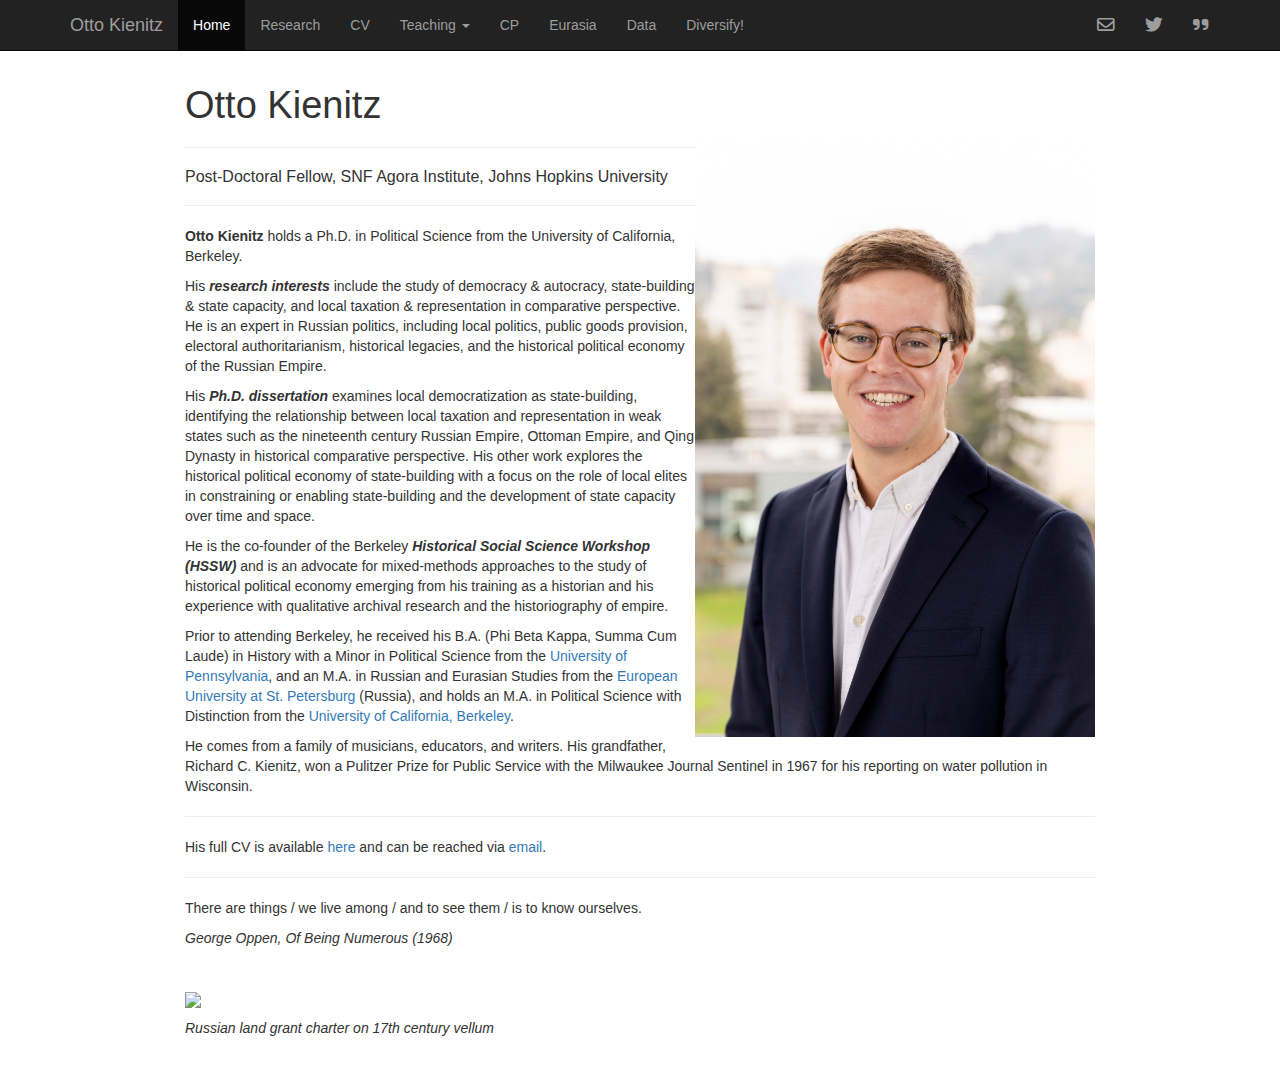
==== commit 1f891b03: "JHU" ====
--- a/index.html
+++ b/index.html
@@ -13,7 +13,7 @@
 
 <title>Otto Kienitz</title>
 
-<script src="site_libs/header-attrs-2.24/header-attrs.js"></script>
+<script src="site_libs/header-attrs-2.27/header-attrs.js"></script>
 <script src="site_libs/jquery-3.6.0/jquery-3.6.0.min.js"></script>
 <meta name="viewport" content="width=device-width, initial-scale=1" />
 <link href="site_libs/bootstrap-3.3.5/css/bootstrap.min.css" rel="stylesheet" />
@@ -326,11 +326,11 @@
 <p><img align="right" src="images/20221012_PoliSciStaff_bhs_030.jpg" width = "400"></p>
 <hr />
 <h5>
-Ph.D. Candidate in Political Science, University of California, Berkeley
+Post-Doctoral Fellow, SNF Agora Institute, Johns Hopkins University
 </h5>
 <hr />
-<p><strong>Otto Kienitz</strong> is a Ph.D. Candidate in Political
-Science at the University of California, Berkeley.</p>
+<p><strong>Otto Kienitz</strong> holds a Ph.D. in Political Science from
+the University of California, Berkeley.</p>
 <p>His <strong><em>research interests</em></strong> include the study of
 democracy &amp; autocracy, state-building &amp; state capacity, and
 local taxation &amp; representation in comparative perspective. He is an
